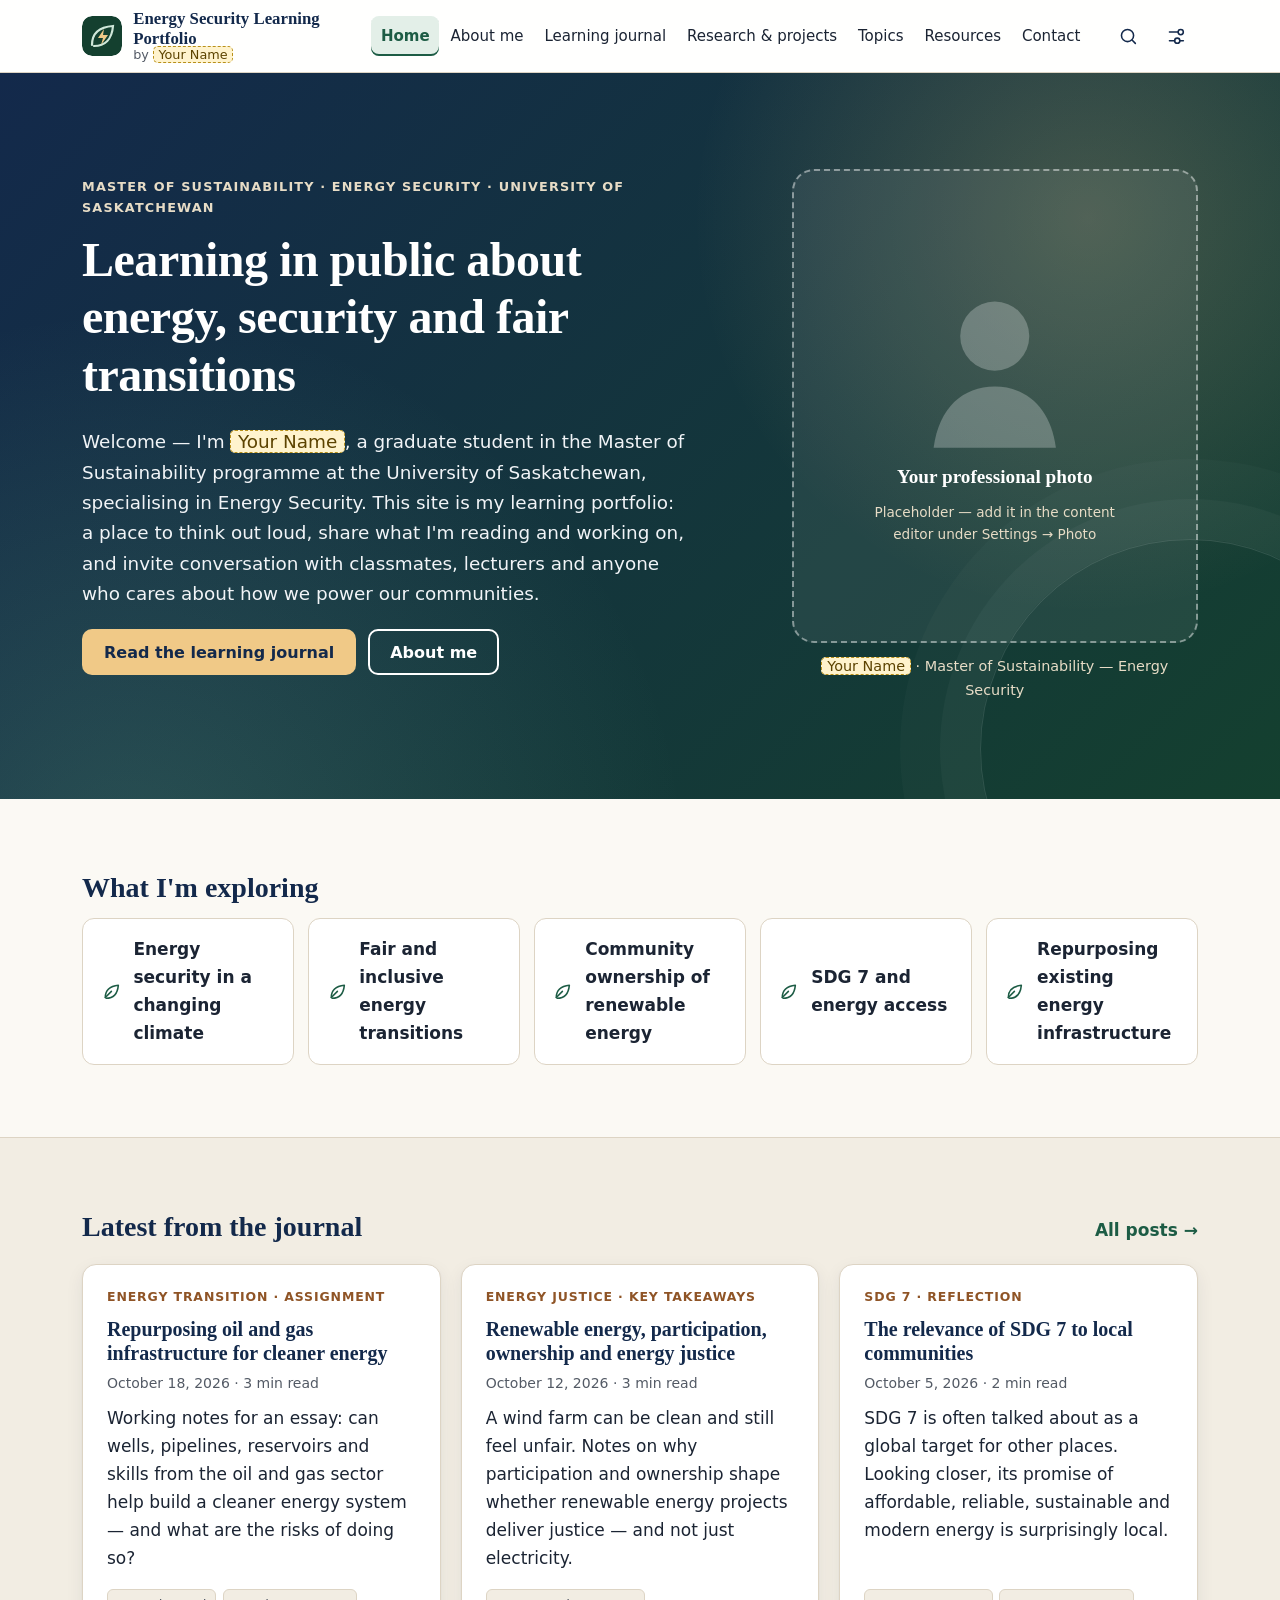
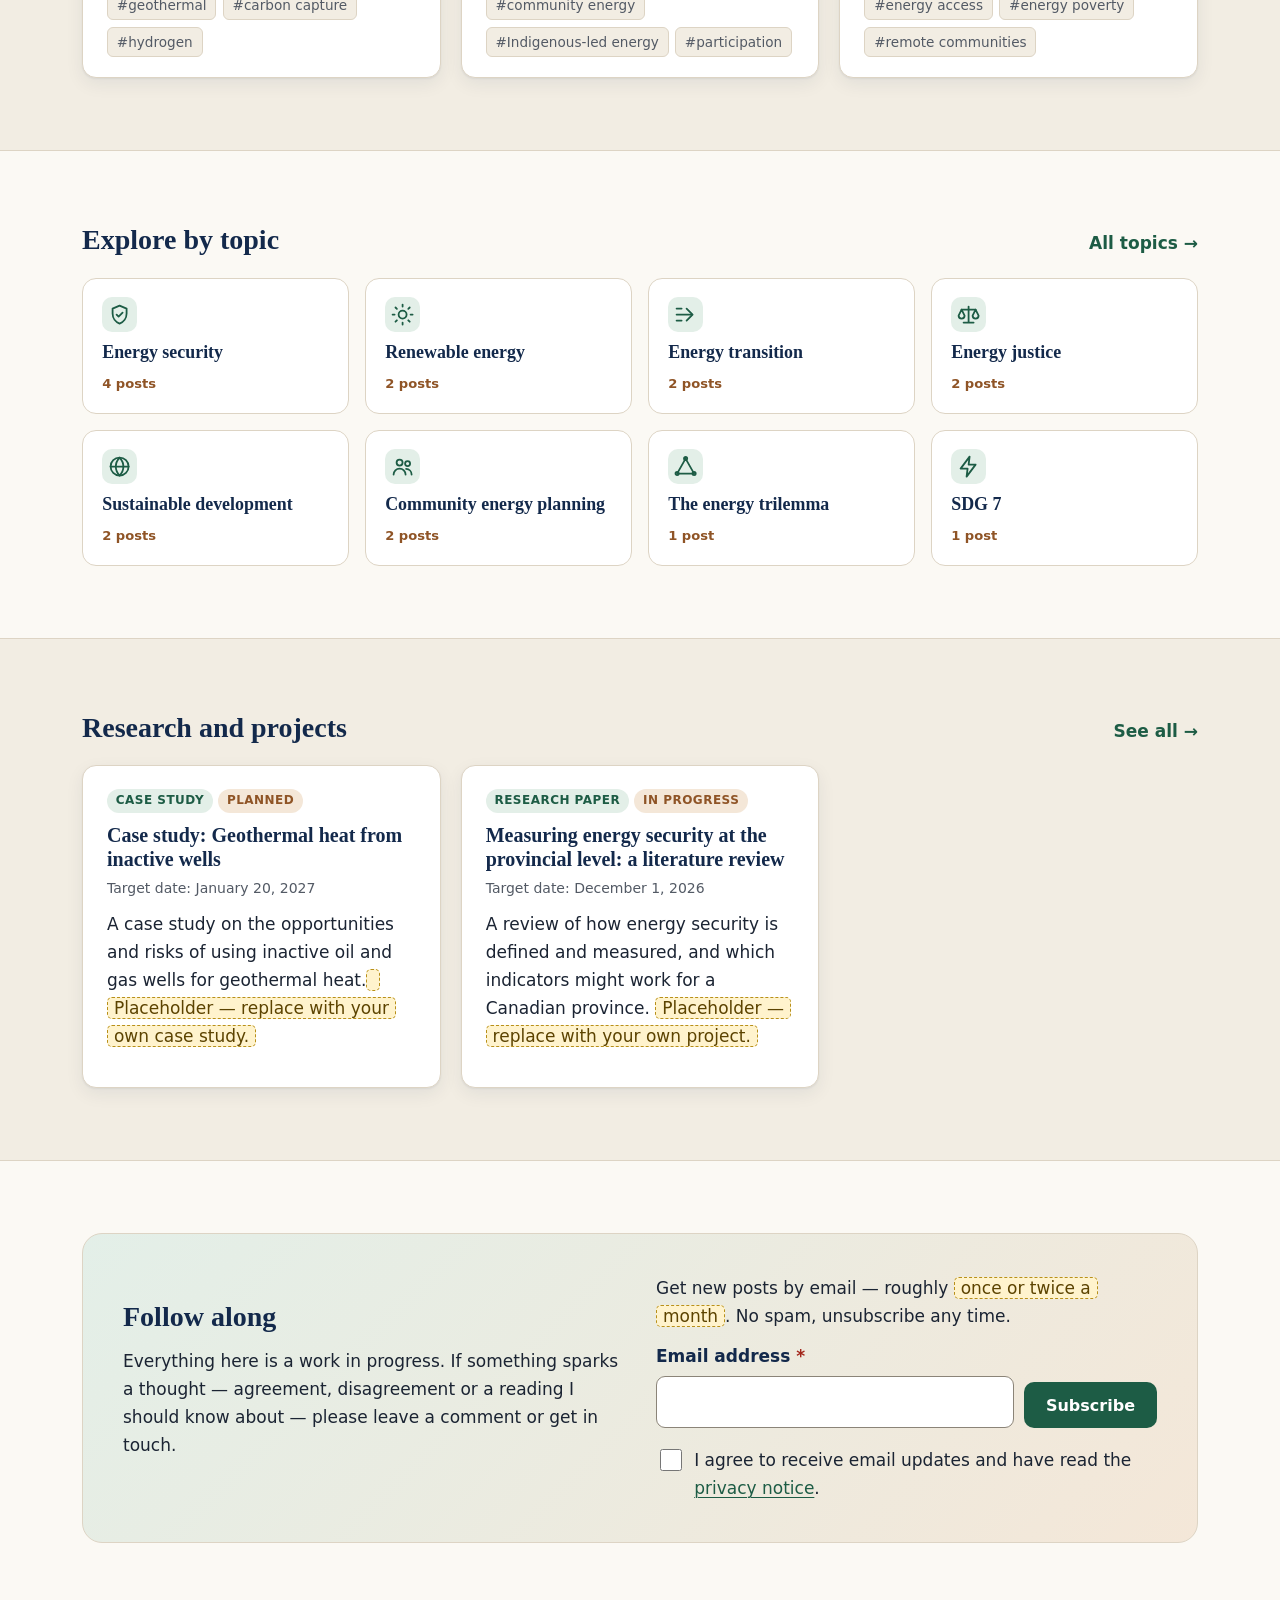
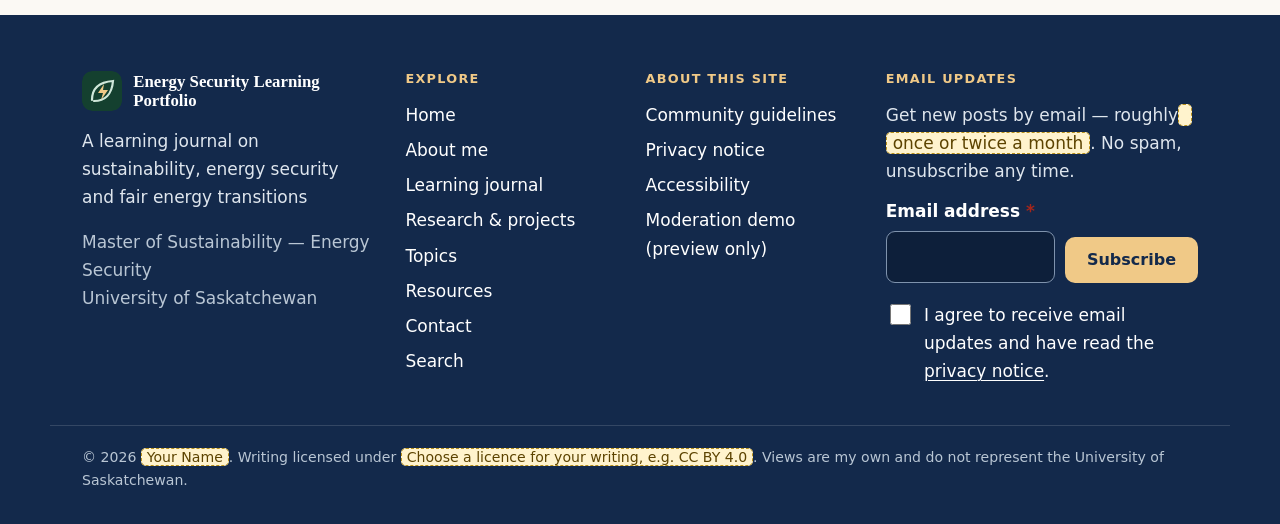
==== energy-portfolio-preview.html @ ec01af79 "Add files via upload" ====
<!doctype html>
<html lang="en">
<head>
<meta charset="utf-8">
<meta name="viewport" content="width=device-width, initial-scale=1">
<title>Energy Security Learning Portfolio — preview</title>
<meta name="description" content="A learning journal on sustainability, energy security and fair energy transitions">
<style>
/* Energy Security Learning Portfolio — styles
   Palette: deep green, navy blue, warm white and subtle earth tones. */

:root {
  color-scheme: light dark;
  --bg: #fbf9f4;
  --surface: #ffffff;
  --tint: #f2ede3;
  --text: #1b2433;
  --muted: #535a65;
  --heading: #13294b;
  --navy: #13294b;
  --navy-2: #1d3a66;
  --green: #1d5c45;
  --green-strong: #14402f;
  --green-soft: #e3efe8;
  --earth: #8f5426;
  --earth-soft: #f4e7d8;
  --sand: #e9dcc4;
  --border: #ddd4c4;
  --link: #1d5c45;
  --link-hover: #13294b;
  --focus: #b45309;
  --error: #a3261b;
  --error-bg: #fbeceb;
  --success: #1d5c45;
  --success-bg: #e3efe8;
  --ph-bg: #fff3cd;
  --ph-text: #5c4300;
  --ph-border: #b8901a;
  --hero-from: #13294b;
  --hero-to: #14402f;
  --hero-text: #ffffff;
  --hero-muted: #e7dcc6;
  --shadow: 0 1px 2px rgba(19, 41, 75, .06), 0 6px 18px rgba(19, 41, 75, .07);
  --radius: 14px;
  --serif: "Iowan Old Style", "Palatino Linotype", "Book Antiqua", Palatino, Georgia, serif;
  --sans: system-ui, -apple-system, "Segoe UI", Roboto, "Helvetica Neue", Arial, sans-serif;
  --max: 1180px;
  --narrow: 760px;
}

@media (prefers-color-scheme: dark) {
  :root:not([data-theme]) {
    --bg: #0d1724;
    --surface: #132134;
    --tint: #0f1c2c;
    --text: #e8edf2;
    --muted: #a9b5c2;
    --heading: #f1f5f9;
    --green-soft: #173528;
    --earth-soft: #2b2016;
    --sand: #3a3226;
    --border: #2a3b52;
    --link: #8fd6b1;
    --link-hover: #c7ecd8;
    --focus: #f5b971;
    --error: #ff9c8f;
    --error-bg: #3a1714;
    --success: #8fd6b1;
    --success-bg: #173528;
    --ph-bg: #3d3210;
    --ph-text: #ffe39a;
    --ph-border: #c9a227;
    --earth: #e2a36f;
    --hero-from: #0b1a30;
    --hero-to: #0f2e22;
    --shadow: 0 1px 2px rgba(0, 0, 0, .3), 0 8px 20px rgba(0, 0, 0, .25);
  }
}

:root[data-theme="dark"] {
  --bg: #0d1724;
  --surface: #132134;
  --tint: #0f1c2c;
  --text: #e8edf2;
  --muted: #a9b5c2;
  --heading: #f1f5f9;
  --green-soft: #173528;
  --earth-soft: #2b2016;
  --sand: #3a3226;
  --border: #2a3b52;
  --link: #8fd6b1;
  --link-hover: #c7ecd8;
  --focus: #f5b971;
  --error: #ff9c8f;
  --error-bg: #3a1714;
  --success: #8fd6b1;
  --success-bg: #173528;
  --ph-bg: #3d3210;
  --ph-text: #ffe39a;
  --ph-border: #c9a227;
  --earth: #e2a36f;
  --hero-from: #0b1a30;
  --hero-to: #0f2e22;
  --shadow: 0 1px 2px rgba(0, 0, 0, .3), 0 8px 20px rgba(0, 0, 0, .25);
}

:root[data-theme="contrast"] {
  --bg: #ffffff;
  --surface: #ffffff;
  --tint: #ffffff;
  --text: #000000;
  --muted: #1a1a1a;
  --heading: #000000;
  --navy: #000000;
  --green: #003d24;
  --green-strong: #000000;
  --green-soft: #ffffff;
  --earth: #5a2d00;
  --earth-soft: #ffffff;
  --border: #000000;
  --link: #00307a;
  --link-hover: #000000;
  --focus: #c2410c;
  --error: #8a0000;
  --success: #003d24;
  --hero-from: #000000;
  --hero-to: #000000;
  --hero-muted: #ffffff;
  --shadow: none;
}

:root[data-theme="light"] { color-scheme: light; }
:root[data-theme="dark"] { color-scheme: dark; }

/* ------------------------------------------------------------ base */
*, *::before, *::after { box-sizing: border-box; }
html { font-size: 100%; -webkit-text-size-adjust: 100%; scroll-padding-top: 6rem; }
html[data-text="lg"] { font-size: 112.5%; }
html[data-text="xl"] { font-size: 125%; }
body {
  margin: 0;
  background: var(--bg);
  color: var(--text);
  font-family: var(--sans);
  font-size: 1.0625rem;
  line-height: 1.65;
  text-rendering: optimizeLegibility;
}
html.pref-spacing body { line-height: 1.95; letter-spacing: .02em; word-spacing: .08em; }
html.pref-spacing p, html.pref-spacing li { margin-block-end: 1.1em; }
html.pref-underline a { text-decoration: underline !important; }

h1, h2, h3, h4 { font-family: var(--serif); color: var(--heading); line-height: 1.2; margin: 0 0 .5em; font-weight: 700; }
h1 { font-size: clamp(2rem, 4.2vw, 3rem); letter-spacing: -.01em; }
h2 { font-size: clamp(1.45rem, 2.6vw, 1.9rem); }
h3 { font-size: 1.25rem; }
h4 { font-size: 1.1rem; }
p { margin: 0 0 1em; }
a { color: var(--link); text-underline-offset: .18em; text-decoration-thickness: 1px; }
a:hover { color: var(--link-hover); text-decoration-thickness: 2px; }
img { max-width: 100%; height: auto; }
mark { background: var(--ph-bg); color: var(--ph-text); padding: 0 .15em; border-radius: 3px; }
code { font-size: .92em; background: var(--tint); padding: .1em .35em; border-radius: 4px; }
hr { border: 0; border-block-start: 1px solid var(--border); margin-block: 2rem; }

:focus-visible { outline: 3px solid var(--focus); outline-offset: 3px; border-radius: 4px; }
h1:focus, h2:focus, [tabindex="-1"]:focus:not(:focus-visible) { outline: none; }
#main:focus { outline: none; }

.sr-only {
  position: absolute !important; width: 1px; height: 1px; padding: 0; margin: -1px;
  overflow: hidden; clip: rect(0, 0, 0, 0); white-space: nowrap; border: 0;
}
.skip-link {
  position: absolute; inset-inline-start: 1rem; inset-block-start: -4rem; z-index: 100;
  background: var(--navy); color: #fff; padding: .75rem 1.1rem; border-radius: 8px; font-weight: 600;
}
.skip-link:focus { inset-block-start: 1rem; color: #fff; }

.container { width: 100%; max-width: var(--max); margin-inline: auto; padding-inline: clamp(1rem, 4vw, 2rem); }
.container.narrow { max-width: calc(var(--narrow) + 4rem); }
.container.narrow-wide { max-width: 900px; }
.muted { color: var(--muted); }
.small { font-size: .875rem; }
.spaced { margin-block-start: 2.5rem; }
.loading-state { padding-block: 5rem; color: var(--muted); }

/* ------------------------------------------------------------ placeholders */
.placeholder {
  background: var(--ph-bg); color: var(--ph-text); border: 1px dashed var(--ph-border);
  border-radius: 5px; padding: 0 .35em; font-style: normal; box-decoration-break: clone; -webkit-box-decoration-break: clone;
}
.placeholder-box { background: var(--ph-bg); color: var(--ph-text); border: 1px dashed var(--ph-border); border-radius: 10px; padding: 1rem 1.2rem; }
.placeholder-box .placeholder { border: 0; padding: 0; }

/* ------------------------------------------------------------ header */
.site-header {
  position: sticky; inset-block-start: 0; z-index: 50;
  background: color-mix(in srgb, var(--surface) 92%, transparent);
  backdrop-filter: saturate(1.4) blur(8px);
  border-block-end: 1px solid var(--border);
}
.header-inner { display: flex; align-items: center; gap: 1rem; min-height: 4.5rem; }
.brand { display: inline-flex; align-items: center; gap: .7rem; text-decoration: none; color: var(--heading); margin-inline-end: auto; }
.brand:hover { color: var(--heading); }
.brand-svg { flex: none; border-radius: 10px; }
.bm-bg { fill: var(--green-strong); }
.bm-leaf { fill: none; stroke: #cfe7d9; stroke-width: 2.2; stroke-linecap: round; }
.bm-bolt { fill: #f0c987; }
.brand-text { display: flex; flex-direction: column; line-height: 1.15; }
.brand-title { font-family: var(--serif); font-weight: 700; font-size: 1.05rem; }
.brand-sub { font-size: .8rem; color: var(--muted); }
.primary-nav { order: 2; }
.primary-nav ul { list-style: none; margin: 0; padding: 0; display: flex; gap: .1rem; flex-wrap: nowrap; }
.primary-nav a {
  display: block; padding: .5rem .6rem; border-radius: 8px; color: var(--text); white-space: nowrap;
  text-decoration: none; font-weight: 500; font-size: .94rem;
}
.primary-nav a:hover { background: var(--tint); color: var(--heading); }
.primary-nav a[aria-current="page"] { color: var(--link); background: var(--green-soft); font-weight: 650; box-shadow: inset 0 -2px 0 var(--link); }
.header-tools { order: 3; display: flex; align-items: center; gap: .25rem; }
.icon-btn {
  display: inline-flex; align-items: center; gap: .4rem; min-width: 44px; min-height: 44px; justify-content: center;
  border: 1px solid transparent; background: transparent; color: var(--heading); border-radius: 10px; cursor: pointer; font: inherit; font-weight: 600;
}
.icon-btn:hover { background: var(--tint); }
.icon-btn[aria-expanded="true"] { background: var(--green-soft); border-color: var(--border); }
.icon { width: 1.3rem; height: 1.3rem; flex: none; }
.menu-btn { display: none; padding-inline: .7rem; border-color: var(--border); }
.menu-btn .i-close { display: none; }
.menu-btn[aria-expanded="true"] .i-open { display: none; }
.menu-btn[aria-expanded="true"] .i-close { display: inline; }

.drawer { border-block-start: 1px solid var(--border); background: var(--surface); padding-block: 1rem; }
.display-panel { display: flex; flex-wrap: wrap; gap: 1rem 2rem; align-items: flex-start; }
.display-group { display: flex; flex-wrap: wrap; align-items: center; gap: .4rem; }
.dp-label { width: 100%; margin: 0; font-weight: 650; font-size: .9rem; color: var(--heading); }
.dp-note { width: 100%; margin: 0; font-size: .875rem; color: var(--muted); }
.chip-btn {
  font: inherit; font-size: .9rem; min-height: 40px; padding: .35rem .85rem; border-radius: 999px; cursor: pointer;
  border: 1.5px solid var(--border); background: var(--surface); color: var(--text);
}
.chip-btn:hover { border-color: var(--green); }
.chip-btn[aria-pressed="true"] { background: var(--green); border-color: var(--green); color: #fff; }

@media (max-width: 1149px) {
  .menu-btn { display: inline-flex; }
  .primary-nav {
    display: none; position: absolute; inset-inline: 0; inset-block-start: 100%;
    background: var(--surface); border-block-end: 1px solid var(--border); box-shadow: var(--shadow);
    max-height: calc(100vh - 4.5rem); overflow-y: auto;
    }
  .primary-nav.open { display: block; }
  .primary-nav ul { flex-direction: column; padding: .75rem clamp(1rem, 4vw, 2rem) 1.25rem; }
  .primary-nav a { padding: .8rem .9rem; font-size: 1.05rem; }
  .primary-nav a[aria-current="page"] { box-shadow: inset 3px 0 0 var(--link); }
}
/* Larger text sizes switch to the menu button sooner so the navigation never wraps */
@media (max-width: 1599px) {
  html[data-text] .menu-btn { display: inline-flex; }
  html[data-text] .primary-nav {
    display: none; position: absolute; inset-inline: 0; inset-block-start: 100%;
    background: var(--surface); border-block-end: 1px solid var(--border); box-shadow: var(--shadow);
    max-height: calc(100vh - 4.5rem); overflow-y: auto;
    }
  html[data-text] .primary-nav.open { display: block; }
  html[data-text] .primary-nav ul { flex-direction: column; padding: .75rem clamp(1rem, 4vw, 2rem) 1.25rem; }
  html[data-text] .primary-nav a { padding: .8rem .9rem; font-size: 1.05rem; }
  html[data-text] .primary-nav a[aria-current="page"] { box-shadow: inset 3px 0 0 var(--link); }
}
@media (max-width: 520px) {
  .brand-sub { display: none; }
  .brand-title { font-size: .95rem; }
  .menu-label { display: none; }
  .header-inner { gap: .4rem; }
}

/* ------------------------------------------------------------ buttons */
.btn {
  display: inline-flex; align-items: center; justify-content: center; gap: .45rem; min-height: 46px;
  padding: .6rem 1.25rem; border-radius: 10px; border: 2px solid transparent;
  font: inherit; font-weight: 650; font-size: 1rem; text-decoration: none; cursor: pointer; line-height: 1.2;
}
.btn-primary { background: var(--green); color: #fff; }
.btn-primary:hover { background: var(--green-strong); color: #fff; }
.btn-ghost { background: transparent; color: var(--heading); border-color: currentColor; }
.btn-ghost:hover { background: var(--tint); color: var(--heading); }
.btn-link { background: none; color: var(--link); text-decoration: underline; padding-inline: .4rem; }
.btn[disabled] { opacity: .65; cursor: progress; }
.btn-row { display: flex; flex-wrap: wrap; gap: .75rem; margin-block: 1.25rem; }
:root[data-theme="dark"] .btn-primary { color: #06140e; background: #8fd6b1; }
:root[data-theme="dark"] .btn-primary:hover { background: #b6e8cc; color: #06140e; }
@media (prefers-color-scheme: dark) {
  :root:not([data-theme]) .btn-primary { color: #06140e; background: #8fd6b1; }
  :root:not([data-theme]) .btn-primary:hover { background: #b6e8cc; color: #06140e; }
}

/* ------------------------------------------------------------ hero */
.hero {
  position: relative; overflow: hidden; color: var(--hero-text);
  background:
    radial-gradient(circle at 85% 20%, rgba(240, 201, 135, .22) 0, rgba(240, 201, 135, 0) 32%),
    radial-gradient(circle at 10% 110%, rgba(143, 214, 177, .18) 0, rgba(143, 214, 177, 0) 40%),
    linear-gradient(135deg, var(--hero-from), var(--hero-to));
  padding-block: clamp(3rem, 8vw, 6rem);
}
.hero::after {
  content: ""; position: absolute; inset-inline-end: -120px; inset-block-end: -160px; width: 420px; height: 420px;
  border-radius: 50%; border: 1px solid rgba(255, 255, 255, .12); box-shadow: 0 0 0 40px rgba(255, 255, 255, .03), 0 0 0 80px rgba(255, 255, 255, .02);
  pointer-events: none;
}
.hero-grid { position: relative; z-index: 1; display: grid; grid-template-columns: 1.35fr .85fr; gap: clamp(2rem, 5vw, 4rem); align-items: center; }
.hero h1 { color: #fff; }
.hero .eyebrow { color: var(--hero-muted); }
.hero .lead p { font-size: 1.15rem; color: #f1f4f7; max-width: 38rem; }
.hero .btn-primary { background: #f0c987; color: #13294b; }
.hero .btn-primary:hover { background: #f7dcaa; color: #13294b; }
.hero .btn-ghost { color: #fff; }
.hero .btn-ghost:hover { background: rgba(255, 255, 255, .1); color: #fff; }
.hero a:not(.btn) { color: #fff; }
.hero :focus-visible { outline-color: #f0c987; }
@media (max-width: 860px) { .hero-grid { grid-template-columns: 1fr; } .hero .portrait { max-width: 320px; } }

.eyebrow { text-transform: uppercase; letter-spacing: .09em; font-size: .8rem; font-weight: 700; color: var(--earth); margin-block-end: .75rem; }

.portrait { margin: 0; }
.portrait figcaption { margin-block-start: .75rem; font-size: .9rem; color: var(--hero-muted); text-align: center; }
.portrait-img { display: block; width: 100%; aspect-ratio: 6 / 7; object-fit: cover; border-radius: 22px; box-shadow: 0 20px 40px rgba(0, 0, 0, .25); }
.portrait-placeholder {
  display: flex; flex-direction: column; align-items: center; justify-content: center; gap: .5rem; text-align: center;
  aspect-ratio: 6 / 7; border-radius: 22px; padding: 1.5rem;
  border: 2px dashed rgba(255, 255, 255, .45); background: rgba(255, 255, 255, .07); color: #fff;
}
.portrait-placeholder svg { width: 45%; height: auto; fill: rgba(255, 255, 255, .25); }
.pp-title { font-family: var(--serif); font-size: 1.2rem; font-weight: 700; }
.pp-hint { font-size: .85rem; color: var(--hero-muted); max-width: 16rem; }
.portrait.small .portrait-placeholder { border-color: var(--border); background: var(--tint); color: var(--heading); }
.portrait.small .portrait-placeholder svg { fill: var(--sand); }
.portrait.small .pp-hint { color: var(--muted); }

/* ------------------------------------------------------------ sections */
.section { padding-block: clamp(2.5rem, 6vw, 4.5rem); }
.section-tint { background: var(--tint); border-block: 1px solid var(--border); }
.section-title { font-size: clamp(1.4rem, 2.4vw, 1.75rem); }
.section-head { display: flex; justify-content: space-between; align-items: baseline; gap: 1rem; flex-wrap: wrap; margin-block-end: 1.25rem; }
.section-head .section-title { margin: 0; }
.more-link { font-weight: 650; text-decoration: none; }
.more-link:hover { text-decoration: underline; }

.page-header { background: var(--tint); border-block-end: 1px solid var(--border); padding-block: clamp(2.25rem, 5vw, 3.5rem); margin-block-end: 2.5rem; }
.page-header h1 { margin-block-end: .4em; }
.page-intro { font-size: 1.15rem; color: var(--muted); max-width: 46rem; margin: 0; }

.interest-list { list-style: none; padding: 0; margin: 0; display: grid; grid-template-columns: repeat(auto-fill, minmax(200px, 1fr)); gap: .85rem; }
.interest-list li {
  display: flex; align-items: center; gap: .75rem; padding: 1rem 1.1rem; border-radius: 12px;
  background: var(--surface); border: 1px solid var(--border); font-weight: 550;
}
.interest-list .icon { color: var(--link); }

/* ------------------------------------------------------------ cards */
.card-grid { display: grid; grid-template-columns: repeat(auto-fill, minmax(290px, 1fr)); gap: 1.25rem; }
.card-grid.two { grid-template-columns: repeat(auto-fill, minmax(340px, 1fr)); }
@media (max-width: 420px) { .card-grid, .card-grid.two { grid-template-columns: 1fr; } }
.card {
  position: relative; background: var(--surface); border: 1px solid var(--border); border-radius: var(--radius);
  padding: 1.4rem 1.5rem 1.25rem; box-shadow: var(--shadow); display: flex; flex-direction: column;
  transition: transform .18s ease, box-shadow .18s ease, border-color .18s ease;
}
.card:hover { transform: translateY(-2px); border-color: var(--green); }
.card-eyebrow { font-size: .78rem; text-transform: uppercase; letter-spacing: .07em; font-weight: 700; color: var(--earth); margin-block-end: .6rem; }
.card-title { font-size: 1.25rem; margin-block-end: .4rem; }
.card-title a { color: var(--heading); text-decoration: none; }
.card-title a:hover { text-decoration: underline; }
.card-meta { font-size: .875rem; color: var(--muted); margin-block-end: .6rem; }
.card-excerpt { color: var(--text); flex: 1; }
.post-list { display: grid; gap: 1.1rem; }
.post-list .card-title { font-size: 1.4rem; }

.badge { display: inline-block; background: var(--green-soft); color: var(--link); padding: .15rem .55rem; border-radius: 999px; font-size: .75rem; letter-spacing: .04em; }
.status { display: inline-block; background: var(--earth-soft); color: var(--earth); padding: .15rem .55rem; border-radius: 999px; font-size: .75rem; letter-spacing: .04em; }

.tag-list, .tag-cloud, .topic-chips, .share-list, .social-list, .plain-list { list-style: none; padding: 0; margin: 0; display: flex; flex-wrap: wrap; gap: .4rem; }
.plain-list { display: block; }
.plain-list li { padding-block: .35rem; border-block-end: 1px solid var(--border); }
.tag { display: inline-block; font-size: .85rem; color: var(--muted); text-decoration: none; padding: .2rem .55rem; border-radius: 6px; background: var(--tint); border: 1px solid var(--border); }
.tag:hover { color: var(--heading); border-color: var(--green); }
.topic-chips { margin-block: .9rem; }
.topic-chip { display: inline-block; font-size: .85rem; font-weight: 600; color: var(--link); background: var(--green-soft); text-decoration: none; padding: .3rem .75rem; border-radius: 999px; border: 1px solid transparent; }
a.topic-chip:hover { border-color: var(--link); color: var(--link); }
.topic-chip.static { color: var(--heading); background: var(--tint); border-color: var(--border); }
.topic-chips.small .topic-chip { font-size: .75rem; padding: .15rem .55rem; }
.topic-chips.plain { margin: 0; }

/* topics */
.topic-grid { list-style: none; padding: 0; margin: 0; display: grid; grid-template-columns: repeat(auto-fill, minmax(250px, 1fr)); gap: 1rem; }
.topic-grid.compact { grid-template-columns: repeat(auto-fill, minmax(240px, 1fr)); }
.topic-tile a, .topic-card a {
  display: flex; flex-direction: column; gap: .35rem; height: 100%; padding: 1.15rem 1.2rem; border-radius: var(--radius);
  background: var(--surface); border: 1px solid var(--border); text-decoration: none; color: var(--text);
  transition: border-color .18s ease, transform .18s ease;
}
.topic-tile a:hover, .topic-card a:hover { border-color: var(--green); transform: translateY(-2px); }
.topic-icon { width: 2.2rem; height: 2.2rem; padding: .35rem; border-radius: 10px; background: var(--green-soft); color: var(--link); }
.topic-icon.lg { width: 3.4rem; height: 3.4rem; padding: .55rem; }
.tt-name, .tc-name { font-family: var(--serif); font-weight: 700; color: var(--heading); font-size: 1.12rem; }
.tc-desc { color: var(--muted); font-size: .95rem; flex: 1; }
.tt-count { font-size: .82rem; color: var(--earth); font-weight: 650; }
.topic-head { display: flex; gap: 1rem; align-items: center; margin-block-end: .5rem; }
.topic-head h1 { margin: 0; }
.topic-head .eyebrow { margin: 0; }

/* ------------------------------------------------------------ filters */
.filter-bar {
  display: flex; flex-wrap: wrap; gap: 1rem; align-items: flex-end; padding: 1.1rem 1.25rem; margin-block-end: 1rem;
  background: var(--surface); border: 1px solid var(--border); border-radius: var(--radius);
}
.filter-bar .field { margin: 0; flex: 1 1 180px; }
.filter-actions { display: flex; gap: .5rem; align-items: center; }
.filter-tabs ul { list-style: none; padding: 0; margin: 0 0 1rem; display: flex; flex-wrap: wrap; gap: .4rem; }
.filter-tabs a {
  display: inline-block; padding: .45rem .95rem; border-radius: 999px; border: 1.5px solid var(--border);
  text-decoration: none; color: var(--text); font-weight: 550; font-size: .95rem; background: var(--surface);
}
.filter-tabs a:hover { border-color: var(--green); }
.filter-tabs a[aria-current="page"] { background: var(--green); border-color: var(--green); color: #fff; }
:root[data-theme="dark"] .filter-tabs a[aria-current="page"] { color: #06140e; background: #8fd6b1; }
@media (prefers-color-scheme: dark) { :root:not([data-theme]) .filter-tabs a[aria-current="page"] { color: #06140e; background: #8fd6b1; } }
.result-count { color: var(--muted); font-size: .95rem; margin-block: .5rem 1.25rem; }
.pagination { display: flex; justify-content: space-between; align-items: center; gap: 1rem; margin-block: 2rem; }

/* ------------------------------------------------------------ post */
.post-header { padding-block: clamp(2rem, 5vw, 3.25rem) 1.5rem; background: var(--tint); border-block-end: 1px solid var(--border); margin-block-end: 2rem; }
.breadcrumb ol { list-style: none; padding: 0; margin: 0 0 1.25rem; display: flex; flex-wrap: wrap; gap: .35rem; font-size: .875rem; color: var(--muted); }
.breadcrumb li + li::before { content: "/"; margin-inline-end: .35rem; color: var(--border); }
.breadcrumb [aria-current="page"] { color: var(--text); max-width: 32ch; overflow: hidden; text-overflow: ellipsis; white-space: nowrap; }
.post-meta { color: var(--muted); font-size: .95rem; }
.post-excerpt { font-size: 1.2rem; font-family: var(--serif); color: var(--heading); line-height: 1.5; border-inline-start: 4px solid var(--earth); padding-inline-start: 1rem; margin-block-end: 2rem; }
.prose { font-size: 1.09rem; }
.prose h2 { margin-block-start: 2.2rem; font-size: 1.6rem; }
.prose h3 { margin-block-start: 1.8rem; }
.prose ul, .prose ol { padding-inline-start: 1.4rem; margin: 0 0 1.2em; }
.prose li { margin-block-end: .45em; }
.prose li::marker { color: var(--link); }
.prose blockquote {
  margin: 1.75rem 0; padding: 1.1rem 1.35rem; border-radius: 12px; background: var(--green-soft);
  border-inline-start: 5px solid var(--link); color: var(--text);
}
.prose blockquote ul { margin: 0; }
.prose blockquote p:last-child { margin: 0; }
.post-footer { margin-block: 2.5rem; display: grid; gap: 1.75rem; }
.h-small { font-family: var(--sans); font-size: .82rem; text-transform: uppercase; letter-spacing: .08em; color: var(--muted); margin-block-end: .6rem; font-weight: 700; }
.share-btn {
  display: inline-flex; align-items: center; gap: .4rem; min-height: 42px; padding: .4rem .9rem; border-radius: 999px;
  border: 1.5px solid var(--border); background: var(--surface); color: var(--heading); text-decoration: none; font: inherit; font-size: .92rem; font-weight: 600; cursor: pointer;
}
.share-btn:hover { border-color: var(--link); color: var(--link); }
.share-btn .icon { width: 1.05rem; height: 1.05rem; }
.copy-status { margin: .6rem 0 0; font-size: .9rem; color: var(--success); min-height: 1.2em; }
.copy-field { width: 100%; max-width: 30rem; padding: .4rem .6rem; font: inherit; border: 1px solid var(--border); border-radius: 6px; background: var(--surface); color: var(--text); }
.author-box { display: flex; gap: 1rem; align-items: center; padding: 1.25rem; border-radius: var(--radius); background: var(--surface); border: 1px solid var(--border); }
.author-box p { margin: 0; }
.author-box .h-small { margin-block-end: .2rem; }
.avatar { display: inline-flex; align-items: center; justify-content: center; flex: none; width: 2.4rem; height: 2.4rem; border-radius: 50%; background: var(--green); color: #fff; font-weight: 700; }
.avatar.lg { width: 3.2rem; height: 3.2rem; background: var(--green-soft); color: var(--link); }
.post-nav { display: grid; grid-template-columns: 1fr 1fr; gap: 1rem; }
.pn-link { display: flex; flex-direction: column; gap: .2rem; padding: 1rem 1.1rem; border: 1px solid var(--border); border-radius: 12px; text-decoration: none; color: var(--heading); font-family: var(--serif); font-weight: 650; background: var(--surface); }
.pn-link .small { font-family: var(--sans); font-weight: 500; }
.pn-link.next { text-align: end; }
.pn-link:hover { border-color: var(--green); }
@media (max-width: 600px) { .post-nav { grid-template-columns: 1fr; } .pn-link.next { text-align: start; } }
.facts { display: flex; flex-wrap: wrap; gap: .5rem 2rem; margin: 1rem 0 0; }
.facts dt { font-size: .78rem; text-transform: uppercase; letter-spacing: .07em; color: var(--muted); font-weight: 700; }
.facts dd { margin: 0; }
.tags-row .tag-list { margin: 0; }

/* ------------------------------------------------------------ comments */
.comments { padding-block: clamp(2.5rem, 6vw, 4rem); border-block-start: 1px solid var(--border); }
.comments .count { color: var(--muted); font-weight: 500; }
.comment-list { list-style: none; padding: 0; margin: 0 0 2rem; display: grid; gap: 1rem; }
.comment { background: var(--surface); border: 1px solid var(--border); border-radius: 12px; padding: 1rem 1.2rem; }
.comment-head { display: flex; gap: .75rem; align-items: flex-start; margin-block-end: .5rem; }
.comment-body p:last-child { margin: 0; }
.comment-note { color: var(--muted); font-size: .95rem; }
.pending-note { background: var(--earth-soft); border-inline-start: 4px solid var(--earth); padding: .75rem 1rem; border-radius: 8px; }
.comment-form-wrap { background: var(--surface); border: 1px solid var(--border); border-radius: var(--radius); padding: clamp(1.25rem, 3vw, 2rem); }
.giscus-wrap { min-height: 200px; }

/* ------------------------------------------------------------ forms */
.form { display: grid; gap: 1.1rem; }
.field { display: grid; gap: .35rem; }
.field label { font-weight: 650; color: var(--heading); }
.field .req { color: var(--error); }
.optional { font-weight: 400; color: var(--muted); font-size: .9em; }
.field-hint { margin: 0; font-size: .9rem; color: var(--muted); }
.field input:not([type="checkbox"]), .field textarea, .field select, .search-form input {
  width: 100%; font: inherit; color: var(--text); background: var(--surface);
  border: 1.5px solid #8b8478; border-radius: 9px; padding: .7rem .85rem; min-height: 48px;
}
:root[data-theme="dark"] .field input:not([type="checkbox"]), :root[data-theme="dark"] .field textarea, :root[data-theme="dark"] .field select, :root[data-theme="dark"] .search-form input { border-color: #6c7f96; background: #0f1c2c; }
@media (prefers-color-scheme: dark) {
  :root:not([data-theme]) .field input:not([type="checkbox"]), :root:not([data-theme]) .field textarea, :root:not([data-theme]) .field select, :root:not([data-theme]) .search-form input { border-color: #6c7f96; background: #0f1c2c; }
}
:root[data-theme="contrast"] .field input:not([type="checkbox"]), :root[data-theme="contrast"] .field textarea, :root[data-theme="contrast"] .field select { border: 2px solid #000; }
.field textarea { resize: vertical; min-height: 9rem; }
.field input:focus, .field textarea:focus, .field select:focus, .search-form input:focus { outline: 3px solid var(--focus); outline-offset: 1px; border-color: var(--green); }
.field [aria-invalid="true"] { border-color: var(--error) !important; background: var(--error-bg) !important; }
.field-error { margin: 0; color: var(--error); font-weight: 600; font-size: .92rem; }
.field-error::before { content: "⚠ "; }
.field-check { display: grid; grid-template-columns: auto 1fr; gap: .6rem; align-items: start; }
.field-check input { width: 1.35rem; height: 1.35rem; margin-block-start: .2rem; accent-color: var(--green); }
.field-check label { font-weight: 500; color: var(--text); }
.field-check .field-error { grid-column: 2; }
.field-row { display: grid; grid-template-columns: 1fr 1fr; gap: 1.1rem; }
@media (max-width: 640px) { .field-row { grid-template-columns: 1fr; } }
.field.inline label { font-size: .9rem; }
.counter { margin: 0; font-size: .85rem; color: var(--muted); text-align: end; }
.counter.near { color: var(--earth); font-weight: 650; }
.hp { position: absolute !important; inset-inline-start: -10000px; width: 1px; height: 1px; overflow: hidden; }
.error-summary { border: 2px solid var(--error); background: var(--error-bg); color: var(--text); border-radius: 10px; padding: 1rem 1.2rem; }
.error-summary p { margin-block-end: .4rem; color: var(--error); }
.error-summary ul { margin: 0; padding-inline-start: 1.2rem; }
.error-summary a { color: var(--error); font-weight: 600; }
.form-status:empty { display: none; }
.form-status { padding: .9rem 1.1rem; border-radius: 10px; }
.form-status.success { background: var(--success-bg); color: var(--text); border-inline-start: 5px solid var(--success); }
.form-status.error { background: var(--error-bg); color: var(--text); border-inline-start: 5px solid var(--error); }
.form-status.info { background: var(--tint); color: var(--muted); }

.search-form { display: flex; gap: .6rem; }
.search-form input { flex: 1; }
.search-form.big { margin-block-end: 1.5rem; }
.search-results { list-style: none; padding: 0; margin: 0 0 2rem; display: grid; gap: 1rem; }
.search-results li { padding: 1rem 1.2rem; border: 1px solid var(--border); border-radius: 12px; background: var(--surface); }
.search-results p { margin: .2rem 0 0; }
.sr-title { font-family: var(--serif); font-size: 1.2rem; font-weight: 700; color: var(--heading); }

/* subscribe */
.subscribe-band {
  display: grid; grid-template-columns: 1fr 1fr; gap: 2rem; align-items: center; padding: clamp(1.5rem, 4vw, 2.5rem);
  border-radius: 20px; background: linear-gradient(135deg, var(--green-soft), var(--earth-soft)); border: 1px solid var(--border);
}
@media (max-width: 820px) { .subscribe-band { grid-template-columns: 1fr; } }
.subscribe-row { display: flex; gap: .6rem; align-items: flex-end; }
.subscribe-row .field { flex: 1; }
.subscribe-row .btn { flex: none; }
@media (max-width: 420px) { .subscribe-row { flex-direction: column; align-items: stretch; } }
.subscribe-copy { margin-block-end: .75rem; }
.compact .field label { font-size: .9rem; }

/* ------------------------------------------------------------ about & contact */
.about-grid, .contact-grid { display: grid; grid-template-columns: minmax(0, 1.6fr) minmax(0, 1fr); gap: clamp(2rem, 5vw, 4rem); padding-block-end: 4rem; align-items: start; }
@media (max-width: 900px) { .about-grid, .contact-grid { grid-template-columns: 1fr; } }
.about-aside, .contact-aside { display: grid; gap: 1.1rem; }
.about-aside .portrait { max-width: 300px; }
.aside-card { background: var(--surface); border: 1px solid var(--border); border-radius: var(--radius); padding: 1.25rem 1.35rem; }
.aside-card p:last-child { margin: 0; }
.aside-h { font-family: var(--sans); font-size: .82rem; text-transform: uppercase; letter-spacing: .08em; color: var(--muted); margin-block-end: .8rem; }
.edu-list { list-style: none; padding: 0; margin: 0; display: grid; gap: .8rem; }
.edu-list li { display: flex; flex-direction: column; }
.social-list { flex-direction: column; }
.social-link { display: inline-flex; gap: .5rem; align-items: center; font-weight: 600; }
.social-link .icon { width: 1rem; height: 1rem; }

/* resources */
.res-group { margin-block-end: 2.25rem; }
.resource-list { list-style: none; padding: 0; margin: 0; display: grid; gap: .85rem; }
.resource { display: flex; justify-content: space-between; gap: 1rem; flex-wrap: wrap; padding: 1.05rem 1.25rem; border-radius: 12px; background: var(--surface); border: 1px solid var(--border); }
.res-main { flex: 1 1 340px; }
.res-title { font-size: 1.12rem; margin: 0 0 .2rem; }
.res-meta { color: var(--muted); font-size: .9rem; margin: 0 0 .35rem; }
.res-note { margin: 0; }
.resource .topic-chips { margin: 0; align-self: flex-start; }

/* moderation demo */
.mod-list { list-style: none; padding: 0; margin: 0; display: grid; gap: 1rem; }
.mod-item { padding: 1.1rem 1.25rem; border: 1px solid var(--border); border-inline-start: 5px solid var(--earth); border-radius: 12px; background: var(--surface); }
.mod-item .btn-row { margin-block-end: 0; }

/* ------------------------------------------------------------ footer */
.site-footer { background: var(--navy); color: #dfe6ee; margin-block-start: 0; }
:root[data-theme="dark"] .site-footer { background: #08111c; }
@media (prefers-color-scheme: dark) { :root:not([data-theme]) .site-footer { background: #08111c; } }
.footer-grid { display: grid; grid-template-columns: 1.4fr 1fr 1fr 1.5fr; gap: 2rem; padding-block: 3.5rem 2.5rem; }
@media (max-width: 980px) { .footer-grid { grid-template-columns: 1fr 1fr; } }
@media (max-width: 560px) { .footer-grid { grid-template-columns: 1fr; } }
.site-footer a { color: #ffffff; }
.site-footer a:hover { color: #f0c987; }
.site-footer .muted { color: #b9c6d4; }
.site-footer :focus-visible { outline-color: #f0c987; }
.brand-footer { color: #fff; margin-block-end: 1rem; }
.brand-footer:hover { color: #fff; }
.footer-h { font-family: var(--sans); font-size: .8rem; text-transform: uppercase; letter-spacing: .1em; color: #f0c987; margin-block-end: .9rem; }
.footer-nav ul { list-style: none; padding: 0; margin: 0; display: grid; gap: .45rem; }
.footer-nav a { text-decoration: none; }
.footer-nav a:hover { text-decoration: underline; }
.footer-social { margin-block-start: 1rem; }
.footer-subscribe .field label, .footer-subscribe .field-check label { color: #fff; }
.footer-subscribe .field input:not([type="checkbox"]) { background: #0d1f3a; border-color: #7f93ad; color: #fff; }
.footer-subscribe .btn-primary { background: #f0c987; color: #13294b; }
.footer-subscribe .btn-primary:hover { background: #f7dcaa; color: #13294b; }
.footer-subscribe .field-error { color: #ffb4a8; }
.footer-subscribe .form-status.success, .footer-subscribe .form-status.error, .footer-subscribe .form-status.info { background: rgba(255, 255, 255, .08); color: #fff; }
.footer-subscribe .error-summary { background: rgba(255, 255, 255, .06); color: #fff; }
.footer-subscribe .error-summary a, .footer-subscribe .error-summary p { color: #ffb4a8; }
.footer-subscribe .field-hint { color: #b9c6d4; }
.footer-bottom { border-block-start: 1px solid rgba(255, 255, 255, .14); padding-block: 1.25rem 2rem; font-size: .88rem; color: #b9c6d4; }
.footer-bottom p { margin: 0; }
:root[data-theme="contrast"] .site-footer { background: #000; color: #fff; }

/* ------------------------------------------------------------ motion & print */
@media (prefers-reduced-motion: reduce) {
  *, *::before, *::after { animation: none !important; transition: none !important; scroll-behavior: auto !important; }
  .card:hover, .topic-tile a:hover, .topic-card a:hover { transform: none; }
}
@media print {
  .site-header, .site-footer, .share, .comments, .skip-link, .post-nav, .btn-row, .subscribe-band { display: none !important; }
  body { background: #fff; color: #000; font-size: 11pt; }
  .hero { background: none; color: #000; padding: 0; }
  .hero h1, .hero .lead p { color: #000; }
  .page-header, .post-header, .section-tint { background: none; border: 0; }
  a { color: #000; }
  .prose a[href^="http"]::after { content: " (" attr(href) ")"; font-size: .85em; }
}

</style>
</head>
<body>

<a class="skip-link" href="#main">Skip to main content</a>
<div id="site-header"></div>
<main id="main" tabindex="-1">
  <div class="container loading-state">
    <p>Loading…</p>
    <noscript><p>This site needs JavaScript turned on to show posts. You can still reach me through my professional profiles.</p></noscript>
  </div>
</main>
<div id="site-footer"></div>
<div id="announcer" class="sr-only" aria-live="polite" aria-atomic="true"></div>

<script>window.__PREVIEW__ = true; window.__SITE_DATA__ = {"builtAt":"2026-10-20T07:56:37.391Z","settings":{"siteTitle":"Energy Security Learning Portfolio","ownerName":"[[Your Name]]","tagline":"A learning journal on sustainability, energy security and fair energy transitions","programme":"Master of Sustainability — Energy Security","university":"University of Saskatchewan","siteUrl":"","photo":"","photoAlt":"Professional photograph of [[Your Name]]","contactEmail":"","social":{"linkedin":"","orcid":"","researchgate":"","googleScholar":"","github":"","bluesky":""},"comments":{"provider":"moderated","giscus":{"repo":"","repoId":"","category":"","categoryId":""}},"subscribe":{"provider":"netlify","buttondownUsername":""},"licence":"[[Choose a licence for your writing, e.g. CC BY 4.0]]","postsPerPage":8},"topics":[{"slug":"energy-security","name":"Energy security","icon":"shield","description":"Reliable, affordable and resilient energy systems — and what 'secure' means for different people and places."},{"slug":"renewable-energy","name":"Renewable energy","icon":"sun","description":"Wind, solar, hydro, geothermal and storage: the technologies, and the systems they need around them."},{"slug":"energy-transition","name":"Energy transition","icon":"arrow","description":"How energy systems change over time, and how to make that change orderly, fair and lasting."},{"slug":"energy-justice","name":"Energy justice","icon":"scales","description":"Who benefits, who bears the costs, and who gets a say in energy decisions."},{"slug":"sustainable-development","name":"Sustainable development","icon":"globe","description":"Connecting energy to wider social, economic and environmental goals."},{"slug":"community-energy-planning","name":"Community energy planning","icon":"people","description":"Local plans, local ownership and the practical work of shaping energy futures from the ground up."},{"slug":"energy-trilemma","name":"The energy trilemma","icon":"triangle","description":"Balancing security, equity and environmental sustainability — and the trade-offs between them."},{"slug":"sdg-7","name":"SDG 7","icon":"bolt","description":"Affordable, reliable, sustainable and modern energy for all — globally and at home."}],"pages":{"home":{"heroEyebrow":"Master of Sustainability · Energy Security · University of Saskatchewan","heroHeading":"Learning in public about energy, security and fair transitions","heroIntro":"Welcome — I'm [[Your Name]], a graduate student in the Master of Sustainability programme at the University of Saskatchewan, specialising in Energy Security. This site is my learning portfolio: a place to think out loud, share what I'm reading and working on, and invite conversation with classmates, lecturers and anyone who cares about how we power our communities.\n","interestsHeading":"What I'm exploring","interests":["Energy security in a changing climate","Fair and inclusive energy transitions","Community ownership of renewable energy","SDG 7 and energy access","Repurposing existing energy infrastructure"],"invitation":"Everything here is a work in progress. If something sparks a thought — agreement, disagreement or a reading I should know about — please leave a comment or get in touch."},"about":{"lead":"I'm interested in how societies keep the lights on and the homes warm while moving to cleaner, fairer energy systems.","body":"## Hello, I'm [[Your Name]]\n\nI'm a graduate student in the **Master of Sustainability** programme at the **University of Saskatchewan**, specialising in **Energy Security**. I started this site at the beginning of the programme because I learn best when I have to explain things — and because the questions I care about are better answered in conversation than alone.\n\n## Academic background\n\n[[Add your previous degree(s), the institution(s), and your year of graduation — for example: \"BSc in (subject), (University), (Year)\".]]\n\n[[Optionally add one or two sentences on a thesis, capstone project or course that shaped your interest in energy.]]\n\n## Professional background\n\n[[Briefly describe your professional experience in two or three sentences — the sectors you've worked in, the kind of work you did, and what it taught you about energy systems. Only include what you're comfortable sharing publicly.]]\n\n## Why sustainability and energy security?\n\nEnergy sits underneath almost everything — health, livelihoods, education, industry, and the way communities plan for the future. Yet the systems we rely on are being asked to change faster than at any point in living memory. I wanted to understand that change properly: not just the technologies, but the policies, institutions and people that decide whether a transition is secure, affordable and fair.\n\n[[Add a personal sentence or two here about what drew you to this field — a moment, a place or an experience that made these questions feel real to you.]]\n\n## What I hope to do with this\n\n[[Describe your goals after the programme — for example, the kind of role, sector or research you're working towards.]]\n\n## A note on this site\n\nThe views here are my own and reflect my learning as it happens. Some posts will be rough or incomplete, and I'll update them as my thinking changes. Where I draw on other people's work, I try to credit it clearly.\n","interests":["Energy security and resilience","The energy trilemma","Energy justice and community ownership","Renewable energy integration","Energy transition policy in Canada","SDG 7 and local energy access","Repurposing oil and gas assets","Community energy planning"],"education":[{"title":"Master of Sustainability (Energy Security)","place":"University of Saskatchewan","years":"[[Start year]] – present"},{"title":"[[Previous degree]]","place":"[[Institution]]","years":"[[Year]]"}],"cvLink":""},"guidelines":{"title":"Community guidelines","body":"Thank you for taking the time to join the conversation. This is an academic learning space, and I want it to be welcoming for students, lecturers, practitioners and curious readers alike.\n\n## How to take part\n\n- **Be respectful.** Disagree with ideas, never with people. Personal attacks, harassment, discrimination or hateful language will be removed.\n- **Bring evidence where you can.** Links to reports, papers or data are very welcome. Please say where a claim comes from.\n- **Stay on topic.** Comments should relate to the post they're on.\n- **Protect privacy.** Don't share personal information about yourself or anyone else.\n- **No spam or advertising.** Promotional comments and unrelated links will not be published.\n- **Be honest about who you are.** Use your real name or a consistent professional name. Affiliations are optional.\n\n## How moderation works\n\n- Every comment is reviewed before it appears. I aim to review new comments within [[number]] days.\n- I don't edit what you write. If a comment doesn't meet these guidelines, I'll decline it rather than change it.\n- Spam is filtered automatically, and submissions that look automated are discarded.\n- Your email address is used only to verify your comment and, if needed, to contact you about it. It is never published.\n\n## Removing a comment\n\nIf you'd like a comment you've posted removed, use the [contact form](#/contact) and I'll take it down.\n\n## Academic integrity\n\nPlease don't post assignment answers or confidential course material. If you quote something, credit it.\n"},"privacy":{"title":"Privacy notice","body":"This site collects as little personal information as possible.\n\n## What is collected\n\n- **Contact form:** your name, email address, optional affiliation and your message.\n- **Comments:** your name, email address (never published), optional affiliation and your comment.\n- **Email updates:** your email address, if you choose to subscribe.\n\n## How it is used\n\nInformation is used only to reply to you, to moderate and publish comments, and to send the updates you asked for. It is not sold or shared for marketing.\n\n## Where it is stored\n\nForm submissions are stored by the website host, [[name your hosting provider, e.g. Netlify]]. If you subscribe, your email address is stored by [[name your email provider]].\n\n## How long it is kept\n\n[[State how long you keep messages, comments and subscriber details — for example, \"until the end of my programme, then deleted\".]]\n\n## Your choices\n\nYou can unsubscribe at any time using the link in any email, or ask for your information to be corrected or deleted through the [contact form](#/contact).\n\n## Cookies and analytics\n\nThis site does not use advertising or tracking cookies. Display preferences (such as text size) are saved only in your own browser.\n\n*Last updated: [[date]]*\n"},"accessibility":{"title":"Accessibility statement","body":"I want this site to be usable by everyone, and I'm aiming to meet the **Web Content Accessibility Guidelines (WCAG) 2.2 at level AA**.\n\n## What's built in\n\n- A \"Skip to main content\" link and clear page landmarks for screen readers.\n- Full keyboard navigation with visible focus outlines.\n- Display options to enlarge text, switch to a dark theme or use a high-contrast theme.\n- Respect for your device's \"reduce motion\" and dark-mode settings.\n- Form fields with visible labels, clear error messages and spoken status updates.\n- Colour combinations chosen for readable contrast.\n- Text alternatives for images.\n\n## Known limitations\n\n[[List anything you know isn't fully accessible yet — for example, older PDFs or embedded slides.]]\n\n## Feedback\n\nIf something doesn't work for you, please let me know through the [contact form](#/contact) and I'll do my best to fix it.\n"}},"posts":[{"slug":"repurposing-oil-and-gas-infrastructure-for-cleaner-energy","title":"Repurposing oil and gas infrastructure for cleaner energy","date":"2026-10-18","updated":"","type":"Assignment","course":"[[Course code and name]]","categories":["energy-transition","energy-security","renewable-energy"],"tags":["geothermal","carbon capture","hydrogen","inactive wells","just transition","skills"],"excerpt":"Working notes for an essay: can wells, pipelines, reservoirs and skills from the oil and gas sector help build a cleaner energy system — and what are the risks of doing so?","featured":false,"draft":false,"commentsOpen":true,"readingMinutes":3,"body":"These are my working notes for an essay on repurposing oil and gas infrastructure. I'm sharing them early because I'd value challenge on the argument before I write the final version.\n\n## The basic idea\n\nDecades of oil and gas development have left behind a huge amount of physical infrastructure, geological knowledge and skilled people. Rather than treating all of it as a liability, could some of it be reused to support a cleaner energy system?\n\n## Options I'm looking at\n\n- **Geothermal energy.** Old wells and deep sedimentary formations can sometimes be used to access underground heat. Geothermal developers in southeast Saskatchewan have been exploring this kind of resource. [[Add source]]\n- **Carbon capture and storage.** Depleted reservoirs and existing pipelines may be suitable for transporting and storing CO₂. SaskPower's Boundary Dam carbon capture project is a frequently discussed — and debated — example. [[Add source]]\n- **Hydrogen.** Some pipelines may be able to carry hydrogen blends, though steel compatibility and safety need careful assessment.\n- **People and skills.** Drilling, subsurface engineering, project management and safety cultures transfer well to geothermal, storage and other clean energy work.\n- **Data and knowledge.** Seismic surveys and well records are valuable for understanding the subsurface for new uses.\n\n## The risks and open questions\n\n- **Technical integrity.** Old wells and pipelines weren't designed for these new uses. Testing and upgrades can be costly.\n- **Liability.** Who is responsible if a repurposed well leaks — the original operator, the new one, or the public?\n- **Lock-in.** Some uses, especially carbon capture tied to continued fossil fuel production, may extend reliance on fossil fuels rather than reduce it.\n- **Economics.** Repurposing only makes sense if it is cheaper or better than building new.\n- **Fairness.** Workers and communities in producing regions need a real stake in what comes next.\n\n## My working argument\n\n*Repurposing can be a valuable part of an energy transition when it reduces emissions and costs, transfers skills, and is backed by clear rules on liability — but it should be judged case by case, not used as a reason to delay change.*\n\n[[Refine your thesis statement here and add your marker's feedback when you receive it.]]\n\n## Key takeaways so far\n\n> - Existing infrastructure and skills can be assets for the transition, not only liabilities.\n> - Every repurposing option needs a clear-eyed look at integrity, liability and lock-in.\n> - The strongest case is where repurposing also delivers local jobs and benefits.\n\n*If you've worked on any of these technologies, I'd love to hear where my notes are wrong or incomplete.*\n","comments":[]},{"slug":"renewables-participation-ownership-and-energy-justice","title":"Renewable energy, participation, ownership and energy justice","date":"2026-10-12","updated":"","type":"Key takeaways","course":"[[Course code and name]]","categories":["energy-justice","renewable-energy","community-energy-planning"],"tags":["community energy","Indigenous-led energy","participation","ownership models","procedural justice"],"excerpt":"A wind farm can be clean and still feel unfair. Notes on why participation and ownership shape whether renewable energy projects deliver justice — and not just electricity.","featured":true,"draft":false,"commentsOpen":true,"readingMinutes":3,"body":"One idea from this week's readings has stuck with me: *a project can be renewable and still be unjust.* This post pulls together my notes on why participation and ownership matter so much.\n\n## Three ways of looking at energy justice\n\nThe readings this week used a framework with three tenets:\n\n- **Distributional justice** — how the benefits (jobs, revenue, cheaper power) and burdens (land use, noise, visual impact, cost) are shared.\n- **Procedural justice** — whether people affected by a decision have a fair and meaningful say in it.\n- **Recognition justice** — whether different groups, knowledges and rights are acknowledged and respected.\n\n[[Add citation — e.g. Jenkins et al. (2016)]]\n\n## Participation is not the same as consultation\n\nIt's easy to tick a box by holding an information session after the key decisions are already made. Real participation starts earlier and gives people genuine influence — over the site, the scale, the design and how benefits are shared. Arnstein's well-known \"ladder of participation\" was a useful reminder that informing people sits near the bottom of the ladder, not the top.\n\n## Ownership changes the conversation\n\nI found it helpful to compare ownership models:\n\n- **Utility-owned** — simpler to finance and coordinate, but benefits flow mainly through the utility.\n- **Private developer with a community benefit agreement** — local payments or funds, but limited local control.\n- **Co-operative or community-owned** — benefits and decisions stay local, but projects can be harder to finance.\n- **Indigenous-owned or equity partnerships** — Indigenous nations owning or co-owning projects, which can support self-determination, revenue and long-term capacity.\n\nThe pattern I noticed: the more ownership and decision-making sit with the community, the more likely the project is to be seen as fair — and the more likely it is to be accepted. Community energy has been described as being about both *process* (who it is by) and *outcome* (who it is for). [[Add citation — e.g. Walker & Devine-Wright (2008)]]\n\n## Questions I'm left with\n\n- How can smaller communities access the capital they need to own projects, not just host them?\n- What does meaningful participation look like when timelines are tight?\n- How should recognition of Indigenous rights and knowledge be built into planning from day one?\n\n## Key takeaways\n\n> - \"Clean\" and \"fair\" are separate tests. Good projects aim to pass both.\n> - Participation should shape decisions, not just inform people about them.\n> - Ownership is one of the strongest levers for distributing benefits and building trust.\n\n[[Add a local case study from your course here, with sources.]]\n","comments":[]},{"slug":"why-sdg-7-matters-to-local-communities","title":"The relevance of SDG 7 to local communities","date":"2026-10-05","updated":"","type":"Reflection","course":"[[Course code and name]]","categories":["sdg-7","sustainable-development","community-energy-planning"],"tags":["energy access","energy poverty","remote communities","efficiency"],"excerpt":"SDG 7 is often talked about as a global target for other places. Looking closer, its promise of affordable, reliable, sustainable and modern energy is surprisingly local.","featured":false,"draft":false,"commentsOpen":true,"readingMinutes":2,"body":"Sustainable Development Goal 7 aims to *\"ensure access to affordable, reliable, sustainable and modern energy for all.\"* When I first read it, I filed it mentally under international development — something about electrification in other parts of the world. This week's readings made me realise how local it is.\n\n## The targets, in plain language\n\n- **7.1** — Everyone has access to affordable, reliable, modern energy services.\n- **7.2** — A much larger share of energy comes from renewable sources.\n- **7.3** — The rate of improvement in energy efficiency doubles.\n- **7.a and 7.b** — Countries cooperate on research, investment and infrastructure, especially to support developing countries.\n\n## Why it matters close to home\n\nEven in wealthy countries, the four words *affordable, reliable, sustainable, modern* don't apply equally to everyone:\n\n- **Affordable** — some households spend a large share of their income on heating and power. Energy poverty is real in cold climates.\n- **Reliable** — rural and remote communities can face more frequent outages and longer restoration times.\n- **Sustainable** — many remote communities in Canada are not connected to the main grid and still rely on diesel generators.\n- **Modern** — older, poorly insulated homes lock people into high bills and discomfort.\n\nSeen this way, SDG 7 isn't something that's \"done\" once a country has an electricity grid. It's a lens for asking who is still being left behind.\n\n## What local action can look like\n\n- Home energy retrofits targeted at households with the highest energy burden.\n- Community-owned solar or wind projects that keep benefits local.\n- Microgrids and storage to reduce diesel dependence in remote communities.\n- Energy literacy programmes, so people can make informed choices.\n- Local energy plans that connect housing, transport and economic development.\n\n[[If relevant, add an example from your own community or home country here — local examples make this post much stronger.]]\n\n## Key takeaways\n\n> - SDG 7 is about everyone, everywhere — including communities in wealthy countries.\n> - The four qualities in the goal give a practical checklist for local energy planning.\n> - Local ownership and efficiency are two of the most direct ways to make progress.\n\n*Sources to add: UN SDG 7 targets and indicators [[add link]]; Tracking SDG 7 report [[add year]].*\n","comments":[]},{"slug":"energy-security-and-canadas-energy-transition","title":"Energy security and Canada's energy transition","date":"2026-09-28","updated":"","type":"Reflection","course":"[[Course code and name]]","categories":["energy-security","energy-transition"],"tags":["Canada","net zero","electricity grids","resilience","Saskatchewan"],"excerpt":"For a major energy producer like Canada, energy security isn't only about keeping supply flowing. It's also about economic resilience, reliable grids and a transition that regions and workers can trust.","featured":true,"draft":false,"commentsOpen":true,"readingMinutes":3,"body":"Most of the energy security writing I'd read before this programme came from the perspective of energy *importers*: countries worried about where their oil and gas would come from. Canada sits in a very different position, and that has made me rethink what energy security means.\n\n## A producer's view of security\n\nCanada is one of the world's major producers and exporters of energy, with large oil, natural gas, uranium and hydroelectric resources. For a country like this, energy security has several layers:\n\n- **Supply security at home** — keeping homes heated and the lights on, especially through long, cold winters.\n- **Economic security** — many communities, provincial budgets and jobs depend on energy production.\n- **Security for partners** — the conversation about supplying allies has grown louder since Russia's full-scale invasion of Ukraine in 2022.\n\nOne framing I found helpful from the readings defines energy security as the low vulnerability of vital energy systems. That shifts the question from \"do we have enough?\" to \"what could disrupt the systems we depend on, and how exposed are we?\" [[Add citation — e.g. Cherp & Jewell (2014)]]\n\n## Why the transition changes the picture\n\nCanada has committed in law to reaching net-zero emissions by 2050. Moving towards that goal changes where the vulnerabilities sit:\n\n- **Electricity becomes more central.** As heating and transport electrify, grid reliability becomes a bigger part of energy security.\n- **Provinces start from very different places.** Some generate most of their power from hydro; others, including Saskatchewan, have relied heavily on coal and natural gas. One national target means very different journeys.\n- **Extreme weather tests the system.** Cold snaps, heat waves and wildfires put pressure on both supply and infrastructure.\n- **New dependencies appear.** Critical minerals, supply chains for equipment and skilled workers become part of the security conversation.\n\n## What I'm taking from this\n\nI used to think of the transition and energy security as being in tension. I now think the more useful question is *how* a transition is managed. A rushed or poorly coordinated transition can create insecurity. A well-planned one — with stronger interties between provinces, storage, diverse supply and support for affected workers — can make the system more resilient than it is today.\n\n## Key takeaways\n\n> - Energy security for a producer country includes economic and regional security, not just supply.\n> - The transition shifts vulnerabilities rather than simply adding or removing them.\n> - Trust matters: regions and workers need to see a credible place for themselves in the future system.\n\n## Still thinking about\n\nHow should provinces with very different energy mixes share the costs and benefits of a national transition? [[Add your own reflection or a local example from your coursework.]]\n","comments":[]},{"slug":"understanding-the-energy-trilemma","title":"Understanding the energy trilemma","date":"2026-09-14","updated":"","type":"Course insight","course":"[[Course code and name]]","categories":["energy-trilemma","energy-security","energy-justice"],"tags":["World Energy Council","trade-offs","affordability","decarbonisation"],"excerpt":"Security, equity and environmental sustainability: why the energy trilemma is less a scorecard and more a set of questions worth asking about every energy decision.","featured":true,"draft":false,"commentsOpen":true,"readingMinutes":3,"body":"When I first saw the phrase \"energy trilemma\" on a lecture slide, I assumed it was one of those tidy frameworks that look good in a diagram and fall apart in the real world. A few weeks in, I've changed my mind — at least partly.\n\n## What the trilemma is\n\nThe World Energy Council describes energy systems as balancing three goals:\n\n- **Energy security** — whether supply is reliable, and whether the system can withstand and recover from shocks.\n- **Energy equity** — whether people and businesses can access energy and afford it.\n- **Environmental sustainability** — the environmental footprint of the system, especially greenhouse gas emissions.\n\nThe point isn't that these three goals always conflict. It's that decisions which strengthen one often put pressure on another, and good policy makes those trade-offs visible instead of pretending they don't exist.\n\n## A simple example that helped me\n\nTo make sense of it, I sketched out a simplified choice for a fictional province that needs new electricity supply:\n\n- **Extend an old coal plant.** It feels secure in the short term and is affordable today, but it performs badly on emissions and carries growing policy and carbon-price risk.\n- **Build a natural gas plant.** Flexible and lower-emitting than coal, but exposed to fuel price swings and likely to lock in infrastructure for decades.\n- **Invest in wind, storage and stronger connections to neighbouring grids.** Low emissions and no fuel costs, but reliability depends on careful planning, and the upfront costs land on someone.\n\nNone of these options \"wins\" on all three dimensions. What changed my thinking was realising that the trilemma works best as a set of questions: *secure for whom? affordable for whom? sustainable over what timeframe?*\n\n## Where I think the framework is limited\n\n- **It can flatten justice into affordability.** Equity in the trilemma is mainly about access and price. The energy justice literature asks broader questions about who takes part in decisions and whose knowledge is recognised.\n- **National scores hide local realities.** A country can perform well overall while some remote communities still depend on expensive, polluting diesel.\n- **It can look static.** Real systems change. Today's trade-off can become tomorrow's synergy as costs fall and technologies mature.\n\n## Key takeaways\n\n> - The trilemma makes trade-offs visible; it doesn't resolve them for you.\n> - Always ask *who* benefits from security, affordability and sustainability.\n> - Pairing the trilemma with energy justice thinking captures participation and recognition, not just price.\n\n## A question for readers\n\nHow should a jurisdiction weigh short-term affordability against long-term security when the costs of change fall unevenly? I'd genuinely like to hear how others think about this.\n\n*Sources to add: World Energy Council, World Energy Trilemma Index [[add year and link]]; course readings [[add]].*\n","comments":[{"name":"Sample Reader","affiliation":"Sample comment — delete before publishing","date":"2026-09-16","text":"This is an example of an approved comment. It shows how published comments look on your posts. Remove it in the content editor before you share the site."}]},{"slug":"first-weeks-in-the-programme","title":"First weeks in the programme: what I expected and what surprised me","date":"2026-09-07","updated":"","type":"Reflection","course":"[[Course code and name]]","categories":["sustainable-development","energy-security"],"tags":["learning journey","interdisciplinarity","reflection"],"excerpt":"I arrived expecting to learn mostly about technology. A few weeks in, the bigger lesson is that energy questions are really questions about people, institutions and trade-offs.","featured":false,"draft":false,"commentsOpen":true,"readingMinutes":2,"body":"I've been meaning to start this journal since orientation, and I'm finally sitting down to write. Part of the reason for keeping it public is accountability — if I write things down where others can see them, I'm more likely to keep going.\n\n## What I expected\n\nI came into the Master of Sustainability expecting energy security to be mostly about supply: pipelines, power plants, reserves and the occasional geopolitical crisis. I assumed I'd spend most of my time learning the technical side of renewables and how grids work.\n\n## What surprised me\n\nThe technical material is there, but what's struck me most so far is how *interdisciplinary* every conversation becomes. A discussion about a new transmission line turns out to be about land, treaty rights, consultation, prices, jobs and the climate — all at once. My classmates come from very different backgrounds, and I've already learned as much from their questions as from the readings.\n\nI've also had to get comfortable with uncertainty. Many of the questions we're asked don't have a single correct answer. They have better and worse arguments, and the work is in explaining the trade-offs clearly.\n\n## Things I'm going to try\n\n- Writing one short reflection a week, even if it's rough.\n- Keeping a reading log with a one-line summary of each source.\n- Asking \"secure for whom?\" whenever I read about energy security.\n- Being braver about sharing half-formed ideas — like this post.\n\n## Key takeaways\n\n> Energy questions are rarely only technical. The interesting part is usually in the trade-offs, and in who gets to decide.\n\n[[Replace or expand this post with your own first impressions of the programme.]]\n","comments":[]}],"projects":[{"slug":"case-study-geothermal-from-inactive-wells","title":"Case study: Geothermal heat from inactive wells","type":"Case study","date":"2027-01-20","status":"Planned","course":"[[Course code and name]]","collaborators":"","summary":"A case study on the opportunities and risks of using inactive oil and gas wells for geothermal heat. [[Placeholder — replace with your own case study.]]","body":"## Case background\n\n[[Describe the case, location and sources.]]\n\n## Analysis\n\n[[Apply a framework — e.g. the energy trilemma or energy justice tenets.]]\n\n## Lessons\n\n[[What could other regions learn from this case?]]\n","link":"","file":"","tags":["geothermal","repurposing","case study"],"categories":["energy-transition","renewable-energy"]},{"slug":"energy-security-indicators-literature-review","title":"Measuring energy security at the provincial level: a literature review","type":"Research paper","date":"2026-12-01","status":"In progress","course":"[[Course code and name]]","collaborators":"","summary":"A review of how energy security is defined and measured, and which indicators might work for a Canadian province. [[Placeholder — replace with your own project.]]","body":"## Research question\n\n[[What question does this paper answer?]]\n\n## Approach\n\n[[Describe your method — for example, a structured literature review of peer-reviewed articles and government reports.]]\n\n## Key findings so far\n\n- [[Finding 1]]\n- [[Finding 2]]\n\n## Files\n\n[[Upload your paper or abstract through the content editor and link it here.]]\n","link":"","file":"","tags":["indicators","energy security","literature review"],"categories":["energy-security"]},{"slug":"community-solar-feasibility-group-project","title":"Community solar feasibility study","type":"Group project","date":"2026-11-15","status":"Planned","course":"[[Course code and name]]","collaborators":"[[Team members — add names only with their permission]]","summary":"A group study exploring whether a community-owned solar project could work for a small municipality, including ownership options and community engagement. [[Placeholder — replace with your own project.]]","body":"## Project overview\n\n[[Describe the community, the question you're exploring and your role in the team.]]\n\n## What I contributed\n\n[[Your contribution — e.g. stakeholder mapping, financial model, engagement plan.]]\n\n## What I learned\n\n[[Two or three honest reflections on teamwork and the subject.]]\n","link":"","file":"","tags":["community energy","solar","feasibility"],"categories":["community-energy-planning","renewable-energy","energy-justice"]},{"slug":"campus-energy-awareness-initiative","title":"Campus energy awareness initiative","type":"Sustainability initiative","date":"2026-11-01","status":"Idea","course":"","collaborators":"","summary":"An idea for a student-led initiative to raise awareness of energy use on campus. [[Placeholder — replace with an initiative you're involved in, or delete.]]","body":"## The idea\n\n[[Describe the initiative, who's involved and what you hope to achieve.]]\n\n## How to get involved\n\n[[Add details or remove this section.]]\n","link":"","file":"","tags":["campus","energy efficiency","engagement"],"categories":["sustainable-development","sdg-7"]},{"slug":"presentation-energy-trilemma-in-practice","title":"Presentation: The energy trilemma in practice","type":"Presentation","date":"2026-10-30","status":"Draft","course":"[[Course code and name]]","collaborators":"","summary":"Slides and speaker notes applying the energy trilemma to real-world electricity decisions. [[Placeholder — replace with your own presentation.]]","body":"## About this presentation\n\n[[Where and when you presented, the audience and the main message.]]\n\n## Slides\n\n[[Upload your slides as a PDF through the content editor, then add the file below.]]\n","link":"","file":"","tags":["presentation","trilemma"],"categories":["energy-trilemma"]}],"resources":{"intro":"A growing, curated list of reports, readings, books, tools and links I return to often. Always check the latest edition before citing.","items":[{"type":"Reports","title":"World Energy Trilemma Index","author":"World Energy Council","year":"Annual","url":"https://www.worldenergy.org/transition-toolkit/world-energy-trilemma-index","note":"Country rankings across energy security, equity and environmental sustainability.","topics":["energy-trilemma"]},{"type":"Reports","title":"World Energy Outlook","author":"International Energy Agency","year":"Annual","url":"https://www.iea.org/topics/world-energy-outlook","note":"Widely cited global scenarios for energy supply, demand and emissions.","topics":["energy-security","energy-transition"]},{"type":"Reports","title":"Tracking SDG 7: The Energy Progress Report","author":"IEA, IRENA, UN DESA, World Bank and WHO","year":"Annual","url":"https://trackingsdg7.esmap.org/","note":"The official progress report on each SDG 7 target.","topics":["sdg-7"]},{"type":"Reports","title":"Canada's Energy Future","author":"Canada Energy Regulator","year":"Regular series","url":"https://www.cer-rec.gc.ca/en/data-analysis/canada-energy-future/","note":"Long-term energy supply and demand projections for Canada.","topics":["energy-transition","energy-security"]},{"type":"Reports","title":"Climate Change 2022: Mitigation of Climate Change (AR6 Working Group III)","author":"IPCC","year":"2022","url":"https://www.ipcc.ch/report/ar6/wg3/","note":"Includes detailed chapters on energy systems and mitigation pathways.","topics":["energy-transition","sustainable-development"]},{"type":"Articles","title":"The concept of energy security: Beyond the four As","author":"Cherp, A. & Jewell, J.","year":"2014","url":"https://doi.org/10.1016/j.enpol.2014.09.005","note":"Energy Policy. A helpful critique of common energy security definitions.","topics":["energy-security"]},{"type":"Articles","title":"Energy justice: A conceptual review","author":"Jenkins, K., McCauley, D., Heffron, R., Stephan, H. & Rehner, R.","year":"2016","url":"https://doi.org/10.1016/j.erss.2015.10.004","note":"Energy Research & Social Science. Sets out distributional, procedural and recognition justice.","topics":["energy-justice"]},{"type":"Articles","title":"Community renewable energy: What should it mean?","author":"Walker, G. & Devine-Wright, P.","year":"2008","url":"https://doi.org/10.1016/j.enpol.2007.10.019","note":"Energy Policy. A short, influential piece on process and outcome in community energy.","topics":["community-energy-planning","energy-justice"]},{"type":"Articles","title":"Energy justice: Conceptual insights and practical applications","author":"Sovacool, B. K. & Dworkin, M. H.","year":"2015","url":"https://doi.org/10.1016/j.apenergy.2015.01.002","note":"Applied Energy. Connects justice principles to practical energy decisions.","topics":["energy-justice"]},{"type":"Books","title":"Sustainable Energy — Without the Hot Air","author":"David J. C. MacKay","year":"2009","url":"https://www.withouthotair.com/","note":"A clear, numbers-first introduction to energy supply and demand. Free to read online.","topics":["renewable-energy"]},{"type":"Books","title":"Energy and Civilization: A History","author":"Vaclav Smil","year":"2017","url":"","note":"Long-view history of how energy has shaped societies.","topics":["energy-transition"]},{"type":"Books","title":"Global Energy Justice: Problems, Principles, and Practices","author":"Benjamin K. Sovacool & Michael H. Dworkin","year":"2014","url":"","note":"A comprehensive grounding in energy justice principles.","topics":["energy-justice"]},{"type":"Tools & data","title":"Our World in Data — Energy","author":"Our World in Data","year":"Ongoing","url":"https://ourworldindata.org/energy","note":"Interactive charts on energy production, consumption and emissions.","topics":["energy-transition","sdg-7"]},{"type":"Tools & data","title":"IEA Data and Statistics","author":"International Energy Agency","year":"Ongoing","url":"https://www.iea.org/data-and-statistics","note":"Global energy data, with some free datasets and charts.","topics":["energy-security"]},{"type":"Tools & data","title":"Zotero","author":"Open-source reference manager","year":"","url":"https://www.zotero.org/","note":"Free tool I use to collect, organise and cite readings.","topics":[]},{"type":"Links","title":"SDG 7 — Department of Economic and Social Affairs","author":"United Nations","year":"","url":"https://sdgs.un.org/goals/goal7","note":"Official targets, indicators and progress updates for SDG 7.","topics":["sdg-7","sustainable-development"]},{"type":"Links","title":"School of Environment and Sustainability","author":"University of Saskatchewan","year":"","url":"https://sens.usask.ca/","note":"Home of the Master of Sustainability programme.","topics":["sustainable-development"]},{"type":"Links","title":"Energy sources and distribution","author":"Natural Resources Canada","year":"","url":"https://natural-resources.canada.ca/energy-sources","note":"Federal information on Canada's energy sources and programmes.","topics":["energy-security","energy-transition"]}]}};</script>
<script>
/*
 * Energy Security Learning Portfolio — site script.
 * You never need to edit this file to add or change content: everything the
 * site shows comes from the /content folder (edited through /admin).
 */
(function () {
  'use strict';

  var isBrowser = typeof window !== 'undefined' && typeof document !== 'undefined';
  var PREVIEW = isBrowser && !!window.__PREVIEW__;
  var D = null;                 // site data bundle
  var current = null;           // current route path
  var firstRender = true;
  // In-memory state (used by the offline preview to demonstrate moderation)
  var S = { pending: [], approved: {}, subscribers: [], messages: [], seq: 0 };

  var TYPES_ORDER = ['Reflection', 'Lesson', 'Course insight', 'Key takeaways', 'Assignment'];
  var RESOURCE_TYPES = ['Reports', 'Articles', 'Books', 'Tools & data', 'Links'];
  var PROJECT_TYPES = ['Research paper', 'Presentation', 'Case study', 'Group project', 'Sustainability initiative'];

  /* ------------------------------------------------------------ storage */
  var store = {
    get: function (k) { try { return window.localStorage.getItem(k); } catch (e) { return null; } },
    set: function (k, v) { try { window.localStorage.setItem(k, v); } catch (e) { /* storage unavailable */ } }
  };

  /* ------------------------------------------------------------ helpers */
  function esc(s) {
    return String(s == null ? '' : s).replace(/[&<>"']/g, function (c) {
      return { '&': '&amp;', '<': '&lt;', '>': '&gt;', '"': '&quot;', "'": '&#39;' }[c];
    });
  }
  // Escape text and show [[placeholders]] as clearly labelled highlights
  function ph(s) {
    return esc(s).replace(/\[\[(.+?)\]\]/g, '<span class="placeholder"><span class="sr-only">Placeholder: </span>$1</span>');
  }
  function plain(s) { return String(s == null ? '' : s).replace(/\[\[(.+?)\]\]/g, '$1'); }
  function escRe(s) { return s.replace(/[.*+?^${}()|[\]\\]/g, '\\$&'); }
  function hasText(s) { return !!String(s || '').trim(); }

  function safeUrl(u) {
    u = String(u || '').trim().replace(/&amp;/g, '&');
    if (/^(https?:|mailto:)/i.test(u) || /^#\//.test(u) || /^\/(?!\/)/.test(u)) return u;
    return '';
  }
  function isExternal(u) { return /^https?:/i.test(u); }

  function extLink(url, text, cls) {
    var u = safeUrl(url);
    if (!u) return text;
    if (isExternal(u)) {
      return '<a' + (cls ? ' class="' + cls + '"' : '') + ' href="' + esc(u) + '" target="_blank" rel="noopener noreferrer">' + text +
        '<span class="sr-only"> (opens in a new tab)</span></a>';
    }
    return '<a' + (cls ? ' class="' + cls + '"' : '') + ' href="' + esc(u) + '">' + text + '</a>';
  }

  var MONTHS = ['January', 'February', 'March', 'April', 'May', 'June', 'July', 'August', 'September', 'October', 'November', 'December'];
  function fmtDate(iso) {
    var m = /^(\d{4})-(\d{2})-(\d{2})$/.exec(iso || '');
    if (!m) return '';
    return MONTHS[parseInt(m[2], 10) - 1] + ' ' + parseInt(m[3], 10) + ', ' + m[1];
  }
  function timeTag(iso) { return iso ? '<time datetime="' + esc(iso) + '">' + fmtDate(iso) + '</time>' : ''; }
  function todayIso() {
    var d = new Date();
    return d.getFullYear() + '-' + String(d.getMonth() + 1).padStart(2, '0') + '-' + String(d.getDate()).padStart(2, '0');
  }

  function slugify(s) { return String(s).toLowerCase().replace(/[^a-z0-9]+/g, '-').replace(/^-|-$/g, ''); }
  function tagHref(t) { return '#/tags/' + encodeURIComponent(String(t).toLowerCase()); }
  function topicBy(slug) { for (var i = 0; i < D.topics.length; i++) if (D.topics[i].slug === slug) return D.topics[i]; return null; }
  function postBy(slug) { for (var i = 0; i < D.posts.length; i++) if (D.posts[i].slug === slug) return D.posts[i]; return null; }
  function projectBy(slug) { for (var i = 0; i < D.projects.length; i++) if (D.projects[i].slug === slug) return D.projects[i]; return null; }
  function settings() { return D.settings || {}; }
  function siteTitle() { return plain(settings().siteTitle || 'Learning Portfolio'); }

  function parsePath(path) {
    path = String(path || '/');
    if (path.charAt(0) !== '/') path = '/' + path;
    var qi = path.indexOf('?');
    var pathname = qi > -1 ? path.slice(0, qi) : path;
    var query = {};
    if (qi > -1) {
      path.slice(qi + 1).split('&').forEach(function (pair) {
        if (!pair) return;
        var kv = pair.split('=');
        try { query[decodeURIComponent(kv[0])] = decodeURIComponent((kv[1] || '').replace(/\+/g, ' ')); } catch (e) { /* ignore */ }
      });
    }
    var parts = pathname.split('/').filter(Boolean).map(function (p) { try { return decodeURIComponent(p); } catch (e) { return p; } });
    return { pathname: pathname, parts: parts, query: query };
  }
  function qs(obj) {
    var out = [];
    Object.keys(obj).forEach(function (k) { if (obj[k] !== '' && obj[k] != null) out.push(encodeURIComponent(k) + '=' + encodeURIComponent(obj[k])); });
    return out.length ? '?' + out.join('&') : '';
  }

  /* ------------------------------------------------------------ icons */
  var ICON_PATHS = {
    shield: '<path d="M12 3l7 3v5c0 4.6-3 8.6-7 10-4-1.4-7-5.4-7-10V6l7-3z"/><path d="M9 12l2 2 4-4"/>',
    sun: '<circle cx="12" cy="12" r="4"/><path d="M12 2v2M12 20v2M4.9 4.9l1.4 1.4M17.7 17.7l1.4 1.4M2 12h2M20 12h2M4.9 19.1l1.4-1.4M17.7 6.3l1.4-1.4"/>',
    arrow: '<path d="M3 12h15"/><path d="M13 6l6 6-6 6"/><path d="M3 6h5M3 18h5"/>',
    scales: '<path d="M12 4v16M7 20h10M5 7h14"/><path d="M5 7l-3 6a3 3 0 006 0L5 7zM19 7l-3 6a3 3 0 006 0l-3-6z"/>',
    globe: '<circle cx="12" cy="12" r="9"/><path d="M3 12h18M12 3c2.5 2.6 3.8 5.6 3.8 9s-1.3 6.4-3.8 9c-2.5-2.6-3.8-5.6-3.8-9S9.5 5.6 12 3z"/>',
    people: '<circle cx="9" cy="8" r="3"/><circle cx="17" cy="9" r="2.5"/><path d="M3 20c0-3.4 2.7-6 6-6s6 2.6 6 6M15.5 14.3c3 .2 5.5 2.4 5.5 5.7"/>',
    triangle: '<path d="M12 4l8.5 15h-17z"/><circle cx="12" cy="4" r="1.6"/><circle cx="3.5" cy="19" r="1.6"/><circle cx="20.5" cy="19" r="1.6"/>',
    bolt: '<path d="M13 2L4 14h7l-1 8 9-12h-7l1-8z"/>',
    search: '<circle cx="11" cy="11" r="7"/><path d="M20 20l-3.5-3.5"/>',
    display: '<path d="M4 7h10M4 17h6"/><circle cx="17" cy="7" r="3"/><circle cx="13" cy="17" r="3"/><path d="M20 17h-4"/>',
    menu: '<path d="M4 6h16M4 12h16M4 18h16"/>',
    close: '<path d="M6 6l12 12M18 6L6 18"/>',
    leaf: '<path d="M5 19c0-8 5-13 15-14-1 10-6 15-14 15"/><path d="M5 19l7-7"/>',
    link: '<path d="M10 14a4 4 0 005.7 0l3-3a4 4 0 00-5.7-5.7l-1 1"/><path d="M14 10a4 4 0 00-5.7 0l-3 3a4 4 0 005.7 5.7l1-1"/>',
    mail: '<rect x="3" y="5" width="18" height="14" rx="2"/><path d="M3 7l9 6 9-6"/>',
    file: '<path d="M14 3H6v18h12V7z"/><path d="M14 3v4h4"/>',
    external: '<path d="M14 4h6v6M20 4l-9 9"/><path d="M18 14v5H5V6h5"/>',
    chat: '<path d="M4 5h16v11H9l-5 4z"/>'
  };
  function icon(name, cls) {
    return '<svg class="icon ' + (cls || '') + '" viewBox="0 0 24 24" width="24" height="24" fill="none" stroke="currentColor" stroke-width="1.8" stroke-linecap="round" stroke-linejoin="round" aria-hidden="true" focusable="false">' + (ICON_PATHS[name] || ICON_PATHS.leaf) + '</svg>';
  }
  function brandMark() {
    return '<svg class="brand-svg" viewBox="0 0 40 40" width="40" height="40" aria-hidden="true" focusable="false">' +
      '<rect width="40" height="40" rx="10" class="bm-bg"/>' +
      '<path class="bm-leaf" d="M10 29c0-11 7-18 21-19-1 13-8 20-19 20"/>' +
      '<path class="bm-bolt" d="M22 13l-6 9h5l-2 7 7-10h-5l1-6z"/></svg>';
  }

  /* ------------------------------------------------------------ markdown (safe subset) */
  var ESCAPED = { '*': '&#42;', '_': '&#95;', '[': '&#91;', ']': '&#93;', '(': '&#40;', ')': '&#41;', '#': '&#35;', '`': '&#96;', '\\': '&#92;', '-': '&#45;', '+': '&#43;' };
  function inline(s) {
    // backslash-escaped characters written by the content editor
    s = s.replace(/\\([\\`*_{}\[\]()#+\-.!])/g, function (m, c) { return ESCAPED[c] || c; });
    s = s.replace(/`([^`]+)`/g, '<code>$1</code>');
    s = s.replace(/\[\[(.+?)\]\]/g, '<span class="placeholder"><span class="sr-only">Placeholder: </span>$1</span>');
    s = s.replace(/!\[([^\]]*)\]\(([^)\s]+)\)/g, function (m, alt, url) {
      var u = safeUrl(url);
      return u && !/^mailto:/i.test(u) ? '<img src="' + esc(u) + '" alt="' + alt + '" loading="lazy">' : '';
    });
    s = s.replace(/\[([^\]]+)\]\(([^)\s]+)\)/g, function (m, text, url) {
      var u = safeUrl(url);
      return u ? extLink(u, text) : text;
    });
    s = s.replace(/&lt;(https?:\/\/[^\s&]+)&gt;/g, function (m, url) { return extLink(url, url); });
    s = s.replace(/\*\*([^*]+)\*\*/g, '<strong>$1</strong>');
    s = s.replace(/__([^_]+)__/g, '<strong>$1</strong>');
    s = s.replace(/(^|[^*\w])\*([^*\n]+)\*/g, '$1<em>$2</em>');
    s = s.replace(/(^|[^\w])_([^_\n]+)_(?=[^\w]|$)/g, '$1<em>$2</em>');
    return s;
  }
  function blocks(lines) {
    var out = [], para = [], i = 0, m;
    function flush() { if (para.length) { out.push('<p>' + inline(para.join(' ')) + '</p>'); para = []; } }
    while (i < lines.length) {
      var l = lines[i];
      if (/^\s*$/.test(l)) { flush(); i++; continue; }
      if ((m = /^(#{1,4})\s+(.*)$/.exec(l))) {
        flush();
        var lvl = Math.max(2, m[1].length);
        out.push('<h' + lvl + ' id="sec-' + slugify(plain(m[2])) + '">' + inline(m[2]) + '</h' + lvl + '>');
        i++; continue;
      }
      if (/^(-{3,}|\*{3,})\s*$/.test(l)) { flush(); out.push('<hr>'); i++; continue; }
      if (/^&gt;\s?/.test(l)) {
        flush();
        var q = [];
        while (i < lines.length && /^&gt;\s?/.test(lines[i])) { q.push(lines[i].replace(/^&gt;\s?/, '')); i++; }
        out.push('<blockquote>' + blocks(q) + '</blockquote>');
        continue;
      }
      if (/^\s*[-*+]\s+/.test(l)) {
        flush();
        var ul = [];
        while (i < lines.length && /^\s*[-*+]\s+/.test(lines[i])) { ul.push('<li>' + inline(lines[i].replace(/^\s*[-*+]\s+/, '')) + '</li>'); i++; }
        out.push('<ul>' + ul.join('') + '</ul>');
        continue;
      }
      if (/^\s*\d+[.)]\s+/.test(l)) {
        flush();
        var ol = [];
        while (i < lines.length && /^\s*\d+[.)]\s+/.test(lines[i])) { ol.push('<li>' + inline(lines[i].replace(/^\s*\d+[.)]\s+/, '')) + '</li>'); i++; }
        out.push('<ol>' + ol.join('') + '</ol>');
        continue;
      }
      para.push(l.trim());
      i++;
    }
    flush();
    return out.join('\n');
  }
  function md(src) { return blocks(esc(src || '').replace(/\r\n?/g, '\n').split('\n')); }

  /* ------------------------------------------------------------ shared fragments */
  function photo() {
    var s = settings();
    if (hasText(s.photo)) {
      return '<img class="portrait-img" src="' + esc(s.photo) + '" alt="' + esc(plain(s.photoAlt || 'Portrait')) + '" width="480" height="560">';
    }
    return '<div class="portrait-placeholder" role="img" aria-label="Photo placeholder — replace with a professional photograph">' +
      '<svg viewBox="0 0 120 140" width="120" height="140" aria-hidden="true" focusable="false"><circle cx="60" cy="52" r="26"/><path d="M14 136c4-30 22-46 46-46s42 16 46 46"/></svg>' +
      '<span class="pp-title">Your professional photo</span>' +
      '<span class="pp-hint">Placeholder — add it in the content editor under Settings → Photo</span></div>';
  }

  function topicChips(slugs, small) {
    if (!slugs || !slugs.length) return '';
    return '<ul class="topic-chips' + (small ? ' small' : '') + '" aria-label="Topics">' + slugs.map(function (s) {
      var t = topicBy(s);
      return t ? '<li><a class="topic-chip" href="#/topics/' + esc(t.slug) + '">' + esc(t.name) + '</a></li>' : '';
    }).join('') + '</ul>';
  }
  function tagList(tags, label) {
    if (!tags || !tags.length) return '';
    return '<ul class="tag-list" aria-label="' + esc(label || 'Tags') + '">' + tags.map(function (t) {
      return '<li><a class="tag" href="' + tagHref(t) + '">#' + esc(t) + '</a></li>';
    }).join('') + '</ul>';
  }

  function postCard(p, headingLevel) {
    var h = headingLevel || 3;
    var t = topicBy(p.categories[0]);
    return '<article class="card post-card">' +
      '<p class="card-eyebrow">' + (t ? esc(t.name) : 'Journal') + ' · ' + esc(p.type) + '</p>' +
      '<h' + h + ' class="card-title"><a href="#/post/' + esc(p.slug) + '">' + ph(p.title) + '</a></h' + h + '>' +
      '<p class="card-meta">' + timeTag(p.date) + ' · ' + p.readingMinutes + ' min read</p>' +
      '<p class="card-excerpt">' + ph(p.excerpt) + '</p>' +
      tagList(p.tags.slice(0, 3), 'Tags for ' + plain(p.title)) +
      '</article>';
  }

  function projectCard(p, headingLevel) {
    var h = headingLevel || 3;
    return '<article class="card project-card">' +
      '<p class="card-eyebrow"><span class="badge">' + esc(p.type) + '</span>' + (p.status ? ' <span class="status">' + esc(p.status) + '</span>' : '') + '</p>' +
      '<h' + h + ' class="card-title"><a href="#/project/' + esc(p.slug) + '">' + ph(p.title) + '</a></h' + h + '>' +
      (p.date ? '<p class="card-meta">' + (p.status === 'Completed' ? 'Completed ' : 'Target date: ') + timeTag(p.date) + '</p>' : '') +
      '<p class="card-excerpt">' + ph(p.summary) + '</p>' +
      '</article>';
  }

  function pageHeader(eyebrow, title, intro) {
    return '<header class="page-header"><div class="container">' +
      (eyebrow ? '<p class="eyebrow">' + eyebrow + '</p>' : '') +
      '<h1 tabindex="-1">' + title + '</h1>' +
      (intro ? '<p class="page-intro">' + intro + '</p>' : '') +
      '</div></header>';
  }

  /* ------------------------------------------------------------ form fragments */
  function field(o) {
    // o: {id, name, label, type, required, hint, autocomplete, min, max, options, rows, value}
    var desc = [];
    if (o.hint) desc.push(o.id + '-hint');
    desc.push(o.id + '-err');
    var common = ' id="' + o.id + '" name="' + o.name + '"' + (o.required ? ' required aria-required="true"' : '') +
      ' aria-describedby="' + desc.join(' ') + '" data-label="' + esc(o.short || o.label) + '"' +
      (o.min ? ' minlength="' + o.min + '"' : '') + (o.max ? ' maxlength="' + o.max + '"' : '') +
      (o.autocomplete ? ' autocomplete="' + o.autocomplete + '"' : '');
    var control;
    if (o.type === 'textarea') {
      control = '<textarea' + common + ' rows="' + (o.rows || 6) + '"></textarea>';
    } else if (o.type === 'select') {
      control = '<select' + common + '><option value="">Choose one…</option>' + o.options.map(function (op) { return '<option>' + esc(op) + '</option>'; }).join('') + '</select>';
    } else if (o.type === 'checkbox') {
      return '<div class="field field-check"><input type="checkbox"' + common + ' value="yes">' +
        '<label for="' + o.id + '">' + o.label + (o.required ? '' : ' <span class="optional">(optional)</span>') + '</label>' +
        '<p class="field-error" id="' + o.id + '-err" hidden></p></div>';
    } else {
      control = '<input type="' + (o.type || 'text') + '"' + common + (o.type === 'email' ? ' inputmode="email" spellcheck="false"' : '') + '>';
    }
    return '<div class="field"><label for="' + o.id + '">' + esc(o.label) + (o.required ? ' <span class="req" aria-hidden="true">*</span>' : ' <span class="optional">(optional)</span>') + '</label>' +
      (o.hint ? '<p class="field-hint" id="' + o.id + '-hint">' + o.hint + '</p>' : '') +
      control + '<p class="field-error" id="' + o.id + '-err" hidden></p>' +
      (o.counter ? '<p class="counter" id="' + o.id + '-count" data-counter-for="' + o.id + '">0 / ' + o.max + ' characters</p>' : '') +
      '</div>';
  }
  function honeypot(prefix) {
    return '<div class="hp" aria-hidden="true"><label for="' + prefix + '-bf">Leave this field empty</label>' +
      '<input id="' + prefix + '-bf" name="bot-field" tabindex="-1" autocomplete="off"></div>';
  }
  function formShell(kind, prefix, inner, extraAttrs) {
    return '<form class="form" data-form="' + kind + '" data-prefix="' + prefix + '" novalidate' + (extraAttrs || '') + '>' +
      '<div class="error-summary" id="' + prefix + '-summary" role="alert" tabindex="-1" hidden></div>' +
      inner + honeypot(prefix) +
      '<div class="form-status" id="' + prefix + '-status" role="status" aria-live="polite"></div>' +
      '</form>';
  }

  function subscribeForm(prefix, compact) {
    var s = settings().subscribe || {};
    var intro = '<p class="subscribe-copy">Get new posts by email — roughly ' + ph('[[once or twice a month]]') + '. No spam, unsubscribe any time.</p>';
    var consent = 'I agree to receive email updates and have read the <a href="#/privacy">privacy notice</a>.';
    if (s.provider === 'buttondown' && hasText(s.buttondownUsername) && !PREVIEW) {
      return intro + '<form class="form subscribe-form' + (compact ? ' compact' : '') + '" action="https://buttondown.com/api/emails/embed-subscribe/' + esc(encodeURIComponent(s.buttondownUsername)) + '" method="post" target="_blank">' +
        '<div class="field"><label for="' + prefix + '-email">Email address</label><input type="email" id="' + prefix + '-email" name="email" required autocomplete="email"></div>' +
        '<button class="btn btn-primary" type="submit">Subscribe</button>' +
        '<p class="field-hint">You\'ll get a confirmation email first (double opt-in). Opens in a new tab.</p></form>';
    }
    return intro + formShell('subscribe', prefix,
      '<div class="subscribe-row">' +
      field({ id: prefix + '-email', name: 'email', label: 'Email address', type: 'email', required: true, autocomplete: 'email' }) +
      '<button class="btn btn-primary" type="submit">Subscribe</button></div>' +
      field({ id: prefix + '-consent', name: 'consent', label: consent, short: 'Consent', type: 'checkbox', required: true }),
      ' data-compact="' + (compact ? '1' : '0') + '"');
  }

  /* ------------------------------------------------------------ header & footer */
  var NAV = [
    { href: '#/', label: 'Home', key: '' },
    { href: '#/about', label: 'About me', key: 'about' },
    { href: '#/journal', label: 'Learning journal', key: 'journal', also: ['post', 'tags'] },
    { href: '#/research', label: 'Research & projects', key: 'research', also: ['project'] },
    { href: '#/topics', label: 'Topics', key: 'topics' },
    { href: '#/resources', label: 'Resources', key: 'resources' },
    { href: '#/contact', label: 'Contact', key: 'contact' }
  ];

  function headerHtml() {
    var s = settings();
    return '<header class="site-header">' +
      '<div class="container header-inner">' +
      '<a class="brand" href="#/">' + brandMark() + '<span class="brand-text"><span class="brand-title">' + esc(siteTitle()) + '</span>' +
      '<span class="brand-sub">by ' + ph(s.ownerName || '') + '</span></span></a>' +
      '<div class="header-tools">' +
      '<button class="icon-btn" type="button" data-action="toggle-search" aria-expanded="false" aria-controls="header-search">' + icon('search') + '<span class="sr-only">Search the site</span></button>' +
      '<button class="icon-btn" type="button" data-action="toggle-display" aria-expanded="false" aria-controls="display-panel">' + icon('display') + '<span class="sr-only">Display and accessibility options</span></button>' +
      '<button class="icon-btn menu-btn" type="button" data-action="toggle-menu" aria-expanded="false" aria-controls="primary-nav">' + icon('menu', 'i-open') + icon('close', 'i-close') + '<span class="menu-label">Menu</span></button>' +
      '</div>' +
      '<nav id="primary-nav" class="primary-nav" aria-label="Main"><ul>' +
      NAV.map(function (n) { return '<li><a href="' + n.href + '" data-nav="' + n.key + '">' + n.label + '</a></li>'; }).join('') +
      '</ul></nav>' +
      '</div>' +
      '<div id="header-search" class="drawer" hidden><div class="container">' +
      '<form class="search-form" role="search" data-form="search" aria-label="Site search">' +
      '<label for="hs-q" class="sr-only">Search posts, projects and resources</label>' +
      '<input id="hs-q" name="q" type="search" placeholder="Search posts, projects and resources" autocomplete="off">' +
      '<button class="btn btn-primary" type="submit">Search</button></form></div></div>' +
      '<div id="display-panel" class="drawer" hidden><div class="container display-panel">' +
      '<div class="display-group" role="group" aria-labelledby="dp-text"><p id="dp-text" class="dp-label">Text size</p>' +
      [['base', 'Standard'], ['lg', 'Large'], ['xl', 'Extra large']].map(function (o) {
        return '<button type="button" class="chip-btn" data-action="text-size" data-value="' + o[0] + '" aria-pressed="false">' + o[1] + '</button>';
      }).join('') + '</div>' +
      '<div class="display-group" role="group" aria-labelledby="dp-theme"><p id="dp-theme" class="dp-label">Colour theme</p>' +
      [['auto', 'Match my device'], ['light', 'Light'], ['dark', 'Dark'], ['contrast', 'High contrast']].map(function (o) {
        return '<button type="button" class="chip-btn" data-action="theme" data-value="' + o[0] + '" aria-pressed="false">' + o[1] + '</button>';
      }).join('') + '</div>' +
      '<div class="display-group" role="group" aria-labelledby="dp-read"><p id="dp-read" class="dp-label">Reading</p>' +
      '<button type="button" class="chip-btn" data-action="spacing" aria-pressed="false">Extra line spacing</button>' +
      '<button type="button" class="chip-btn" data-action="underline" aria-pressed="false">Underline all links</button></div>' +
      '<p class="dp-note">Your choices are remembered on this device. See the <a href="#/accessibility">accessibility statement</a>.</p>' +
      '</div></div>' +
      '</header>';
  }

  function socialLinks(cls) {
    var s = settings().social || {};
    var map = [['linkedin', 'LinkedIn'], ['orcid', 'ORCID'], ['researchgate', 'ResearchGate'], ['googleScholar', 'Google Scholar'], ['github', 'GitHub'], ['bluesky', 'Bluesky']];
    var items = map.filter(function (m) { return hasText(s[m[0]]) && safeUrl(s[m[0]]); }).map(function (m) {
      return '<li>' + extLink(s[m[0]], icon('external') + '<span>' + m[1] + '</span>', 'social-link') + '</li>';
    });
    if (!items.length) return '';
    return '<ul class="' + (cls || 'social-list') + '">' + items.join('') + '</ul>';
  }

  function footerHtml() {
    var s = settings();
    var year = new Date().getFullYear();
    return '<footer class="site-footer"><div class="container footer-grid">' +
      '<div class="footer-about"><a class="brand brand-footer" href="#/">' + brandMark() + '<span class="brand-text"><span class="brand-title">' + esc(siteTitle()) + '</span></span></a>' +
      '<p>' + ph(s.tagline) + '</p><p class="muted">' + esc(s.programme || '') + '<br>' + esc(s.university || '') + '</p>' + socialLinks('social-list footer-social') + '</div>' +
      '<nav class="footer-nav" aria-label="Footer"><h2 class="footer-h">Explore</h2><ul>' +
      NAV.map(function (n) { return '<li><a href="' + n.href + '">' + n.label + '</a></li>'; }).join('') + '<li><a href="#/search">Search</a></li></ul></nav>' +
      '<div class="footer-nav"><h2 class="footer-h">About this site</h2><ul>' +
      '<li><a href="#/guidelines">Community guidelines</a></li><li><a href="#/privacy">Privacy notice</a></li><li><a href="#/accessibility">Accessibility</a></li>' +
      (hasText(s.siteUrl) && !PREVIEW ? '<li><a href="/feed.xml">RSS feed</a></li>' : '') +
      (PREVIEW ? '<li><a href="#/moderation-demo">Moderation demo (preview only)</a></li>' : '') +
      '</ul></div>' +
      '<div class="footer-subscribe"><h2 class="footer-h">Email updates</h2>' + subscribeForm('fs', true) + '</div>' +
      '</div><div class="container footer-bottom"><p>© ' + year + ' ' + ph(s.ownerName) + '. Writing licensed under ' + ph(s.licence) + '. Views are my own and do not represent the University of Saskatchewan.</p></div></footer>';
  }

  /* ------------------------------------------------------------ views */
  function viewHome() {
    var h = D.pages.home, s = settings();
    var latest = D.posts.slice(0, 3);
    var featured = D.projects.slice(0, 2);
    var html = '<section class="hero" aria-labelledby="hero-h"><div class="container hero-grid">' +
      '<div class="hero-text"><p class="eyebrow">' + ph(h.heroEyebrow) + '</p>' +
      '<h1 id="hero-h" tabindex="-1">' + ph(h.heroHeading) + '</h1>' +
      '<div class="lead">' + md(h.heroIntro) + '</div>' +
      '<div class="btn-row"><a class="btn btn-primary" href="#/journal">Read the learning journal</a><a class="btn btn-ghost" href="#/about">About me</a></div></div>' +
      '<figure class="portrait">' + photo() + '<figcaption>' + ph(s.ownerName) + ' · ' + esc(s.programme || '') + '</figcaption></figure>' +
      '</div></section>' +
      '<section class="section" aria-labelledby="int-h"><div class="container">' +
      '<h2 id="int-h" class="section-title">' + ph(h.interestsHeading) + '</h2>' +
      '<ul class="interest-list">' + (h.interests || []).map(function (i) { return '<li>' + icon('leaf') + '<span>' + ph(i) + '</span></li>'; }).join('') + '</ul>' +
      '</div></section>' +
      '<section class="section section-tint" aria-labelledby="latest-h"><div class="container">' +
      '<div class="section-head"><h2 id="latest-h" class="section-title">Latest from the journal</h2><a class="more-link" href="#/journal">All posts <span aria-hidden="true">→</span></a></div>' +
      '<div class="card-grid">' + latest.map(function (p) { return postCard(p, 3); }).join('') + '</div>' +
      '</div></section>' +
      '<section class="section" aria-labelledby="topics-h"><div class="container">' +
      '<div class="section-head"><h2 id="topics-h" class="section-title">Explore by topic</h2><a class="more-link" href="#/topics">All topics <span aria-hidden="true">→</span></a></div>' +
      '<ul class="topic-grid compact">' + D.topics.map(topicTile).join('') + '</ul></div></section>' +
      (featured.length ? '<section class="section section-tint" aria-labelledby="proj-h"><div class="container">' +
        '<div class="section-head"><h2 id="proj-h" class="section-title">Research and projects</h2><a class="more-link" href="#/research">See all <span aria-hidden="true">→</span></a></div>' +
        '<div class="card-grid two">' + featured.map(function (p) { return projectCard(p, 3); }).join('') + '</div></div></section>' : '') +
      '<section class="section" aria-labelledby="sub-h"><div class="container"><div class="subscribe-band">' +
      '<div><h2 id="sub-h" class="section-title">Follow along</h2><p>' + ph(h.invitation) + '</p></div>' +
      '<div>' + subscribeForm('hs', false) + '</div></div></div></section>';
    return { title: 'Home', html: html };
  }

  function topicTile(t) {
    var n = D.posts.filter(function (p) { return p.categories.indexOf(t.slug) > -1; }).length;
    return '<li class="topic-tile"><a href="#/topics/' + esc(t.slug) + '">' + icon(t.icon, 'topic-icon') +
      '<span class="tt-name">' + esc(t.name) + '</span><span class="tt-count">' + n + (n === 1 ? ' post' : ' posts') + '</span></a></li>';
  }

  function viewAbout() {
    var a = D.pages.about, s = settings();
    var html = pageHeader('About me', 'About me', ph(a.lead)) +
      '<div class="container about-grid">' +
      '<div class="prose">' + md(a.body) + '</div>' +
      '<aside class="about-aside" aria-label="Profile summary">' +
      '<figure class="portrait small">' + photo() + '</figure>' +
      '<div class="aside-card"><h2 class="aside-h">Education</h2><ul class="edu-list">' + (a.education || []).map(function (e) {
        return '<li><strong>' + ph(e.title) + '</strong><span>' + ph(e.place) + '</span><span class="muted">' + ph(e.years) + '</span></li>';
      }).join('') + '</ul></div>' +
      '<div class="aside-card"><h2 class="aside-h">Areas of interest</h2><ul class="topic-chips plain">' + (a.interests || []).map(function (i) { return '<li><span class="topic-chip static">' + ph(i) + '</span></li>'; }).join('') + '</ul></div>' +
      '<div class="aside-card"><h2 class="aside-h">Connect</h2>' + (socialLinks() || '<p class="muted">' + ph('[[Add your LinkedIn or other professional profiles in Settings → Social links]]') + '</p>') +
      (hasText(a.cvLink) ? '<p>' + extLink(a.cvLink, icon('file') + ' Download my CV', 'btn btn-ghost') + '</p>' : '<p class="muted">' + ph('[[Optional: upload a CV and add the link in About → CV link]]') + '</p>') +
      '<p><a class="btn btn-primary" href="#/contact">Get in touch</a></p></div>' +
      '</aside></div>';
    return { title: 'About me', html: html };
  }

  function viewJournal(q) {
    var per = parseInt(settings().postsPerPage, 10) || 8;
    var types = TYPES_ORDER.filter(function (t) { return D.posts.some(function (p) { return p.type === t; }); });
    D.posts.forEach(function (p) { if (types.indexOf(p.type) < 0) types.push(p.type); });
    var list = D.posts.filter(function (p) {
      return (!q.type || p.type === q.type) && (!q.topic || p.categories.indexOf(q.topic) > -1);
    });
    if (q.sort === 'oldest') list = list.slice().reverse();
    var page = Math.max(1, parseInt(q.page, 10) || 1);
    var pages = Math.max(1, Math.ceil(list.length / per));
    if (page > pages) page = pages;
    var shown = list.slice((page - 1) * per, page * per);
    var filtered = !!(q.type || q.topic || q.sort);

    var html = pageHeader('Learning journal', 'Learning journal',
      'Reflections, lessons, assignments, course insights and key takeaways from the programme — written as I go.') +
      '<div class="container">' +
      '<form class="filter-bar" data-form="journal-filter" aria-label="Filter posts">' +
      '<div class="field inline"><label for="jf-type">Entry type</label><select id="jf-type" name="type"><option value="">All types</option>' +
      types.map(function (t) { return '<option' + (q.type === t ? ' selected' : '') + '>' + esc(t) + '</option>'; }).join('') + '</select></div>' +
      '<div class="field inline"><label for="jf-topic">Topic</label><select id="jf-topic" name="topic"><option value="">All topics</option>' +
      D.topics.map(function (t) { return '<option value="' + esc(t.slug) + '"' + (q.topic === t.slug ? ' selected' : '') + '>' + esc(t.name) + '</option>'; }).join('') + '</select></div>' +
      '<div class="field inline"><label for="jf-sort">Order</label><select id="jf-sort" name="sort"><option value="">Newest first</option><option value="oldest"' + (q.sort === 'oldest' ? ' selected' : '') + '>Oldest first</option></select></div>' +
      '<div class="filter-actions"><button class="btn btn-primary" type="submit">Apply filters</button>' + (filtered ? '<a class="btn btn-link" href="#/journal">Clear filters</a>' : '') + '</div>' +
      '</form>' +
      '<p class="result-count" role="status">' + (list.length ? 'Showing ' + shown.length + ' of ' + list.length + (list.length === 1 ? ' post' : ' posts') : 'No posts match these filters yet.') + '</p>' +
      '<div class="post-list">' + shown.map(function (p) { return postCard(p, 2); }).join('') + '</div>';
    if (pages > 1) {
      var base = { type: q.type || '', topic: q.topic || '', sort: q.sort || '' };
      html += '<nav class="pagination" aria-label="Journal pages">' +
        (page > 1 ? '<a class="btn btn-ghost" href="#/journal' + qs(Object.assign({}, base, { page: page - 1 })) + '">← Newer posts</a>' : '<span></span>') +
        '<span class="muted">Page ' + page + ' of ' + pages + '</span>' +
        (page < pages ? '<a class="btn btn-ghost" href="#/journal' + qs(Object.assign({}, base, { page: page + 1 })) + '">Older posts →</a>' : '<span></span>') +
        '</nav>';
    }
    html += '</div>';
    return { title: 'Learning journal', html: html };
  }

  function relatedPosts(p) {
    return D.posts.filter(function (o) { return o.slug !== p.slug; }).map(function (o) {
      var score = 0;
      o.categories.forEach(function (c) { if (p.categories.indexOf(c) > -1) score += 3; });
      o.tags.forEach(function (t) { if (p.tags.map(function (x) { return x.toLowerCase(); }).indexOf(t.toLowerCase()) > -1) score += 2; });
      return { p: o, score: score };
    }).sort(function (a, b) { return b.score - a.score || (a.p.date < b.p.date ? 1 : -1); }).slice(0, 3).map(function (x) { return x.p; });
  }

  function shareUrl(p) {
    var s = settings();
    if (hasText(s.siteUrl)) return String(s.siteUrl).replace(/\/+$/, '') + '/posts/' + p.slug + '/';
    if (!isBrowser) return '#/post/' + p.slug;
    return String(window.location.href).split('#')[0] + '#/post/' + p.slug;
  }

  function shareBlock(p) {
    var url = shareUrl(p), u = encodeURIComponent(url), t = encodeURIComponent(plain(p.title));
    var links = [
      ['LinkedIn', 'https://www.linkedin.com/sharing/share-offsite/?url=' + u],
      ['X', 'https://twitter.com/intent/tweet?url=' + u + '&text=' + t],
      ['Bluesky', 'https://bsky.app/intent/compose?text=' + t + '%20' + u],
      ['Facebook', 'https://www.facebook.com/sharer/sharer.php?u=' + u]
    ];
    return '<section class="share" aria-labelledby="share-h"><h2 id="share-h" class="h-small">Share this post</h2><ul class="share-list">' +
      links.map(function (l) {
        return '<li><a class="share-btn" href="' + esc(l[1]) + '" target="_blank" rel="noopener noreferrer">' + l[0] + '<span class="sr-only"> (share in a new tab)</span></a></li>';
      }).join('') +
      '<li><a class="share-btn" href="' + esc('mailto:?subject=' + t + '&body=' + encodeURIComponent(plain(p.title) + ' — ' + url)) + '">' + icon('mail') + 'Email</a></li>' +
      '<li><button type="button" class="share-btn" data-action="copy-link" data-url="' + esc(url) + '">' + icon('link') + 'Copy link</button></li>' +
      '</ul><p class="copy-status" role="status" aria-live="polite"></p></section>';
  }

  function commentList(p) {
    var items = (p.comments || []).concat(S.approved[p.slug] || []);
    if (!items.length) return '<p class="muted">No comments yet. Be the first to share a thought.</p>';
    return '<ol class="comment-list">' + items.map(function (c) {
      return '<li class="comment"><article aria-label="Comment by ' + esc(plain(c.name)) + '"><header class="comment-head">' +
        '<span class="avatar" aria-hidden="true">' + esc(plain(c.name).charAt(0).toUpperCase() || '?') + '</span>' +
        '<span><strong>' + ph(c.name) + '</strong>' + (c.affiliation ? '<span class="muted"> · ' + ph(c.affiliation) + '</span>' : '') +
        (c.date ? '<br><span class="muted small">' + timeTag(c.date) + '</span>' : '') + '</span></header>' +
        '<div class="comment-body">' + md(c.text) + '</div></article></li>';
    }).join('') + '</ol>';
  }

  function commentsSection(p) {
    var cfg = settings().comments || {};
    var provider = cfg.provider || 'moderated';
    var g = cfg.giscus || {};
    var count = (p.comments || []).length + (S.approved[p.slug] || []).length;
    var html = '<section class="comments" id="comments" aria-labelledby="comments-h"><div class="container narrow">' +
      '<h2 id="comments-h">Discussion' + (provider === 'moderated' ? ' <span class="count">(' + count + ')</span>' : '') + '</h2>';
    if (provider === 'off') return html + '<p class="muted">Comments are turned off on this site.</p></div></section>';
    if (provider === 'giscus' && !PREVIEW) {
      if (hasText(g.repo) && hasText(g.repoId) && hasText(g.categoryId)) {
        return html + '<p class="comment-note">Comments use GitHub sign-in, so every commenter is a verified account. Please read the <a href="#/guidelines">community guidelines</a> before posting.</p>' +
          '<div id="giscus-thread" class="giscus-wrap" data-slug="' + esc(p.slug) + '"></div></div></section>';
      }
      return html + '<p class="placeholder-box">' + ph('[[Comments are set to GitHub sign-in but are not configured yet. Add your Giscus details in Settings → Comments.]]') + '</p></div></section>';
    }
    html += commentList(p);
    var pending = S.pending.filter(function (c) { return c.slug === p.slug; });
    if (pending.length) {
      html += '<p class="pending-note">' + pending.length + (pending.length === 1 ? ' comment is' : ' comments are') + ' awaiting moderation.' +
        (PREVIEW ? ' <a href="#/moderation-demo">Open the moderation demo</a> to approve or remove ' + (pending.length === 1 ? 'it' : 'them') + '.' : '') + '</p>';
    }
    if (!p.commentsOpen) return html + '<p class="muted">Comments are closed on this post.</p></div></section>';
    html += '<div class="comment-form-wrap"><h3>Leave a comment</h3>' +
      '<p class="comment-note">Comments are reviewed before they appear, to keep the discussion constructive and spam-free. Your email address is used only to verify your comment and is never published. Please read the <a href="#/guidelines">community guidelines</a>.</p>' +
      formShell('comment', 'cm',
        '<div class="field-row">' +
        field({ id: 'cm-name', name: 'name', label: 'Name', required: true, autocomplete: 'name', min: 2, max: 80 }) +
        field({ id: 'cm-email', name: 'email', label: 'Email (not published)', type: 'email', required: true, autocomplete: 'email' }) +
        '</div>' +
        field({ id: 'cm-aff', name: 'affiliation', label: 'Affiliation or role', hint: 'For example: "MSc student, University of Saskatchewan" or "Energy analyst".', max: 100, autocomplete: 'organization' }) +
        field({ id: 'cm-text', name: 'comment', label: 'Your comment', type: 'textarea', required: true, min: 10, max: 2000, rows: 6, counter: true, hint: 'Plain text. You can use **bold**, *italics* and links.' }) +
        field({ id: 'cm-agree', name: 'agree', label: 'I have read and agree to follow the <a href="#/guidelines">community guidelines</a>.', short: 'Community guidelines', type: 'checkbox', required: true }) +
        '<input type="hidden" name="post-slug" value="' + esc(p.slug) + '"><input type="hidden" name="post-title" value="' + esc(plain(p.title)) + '">' +
        '<button class="btn btn-primary" type="submit">Submit comment for review</button>',
        ' data-slug="' + esc(p.slug) + '"') +
      '</div></div></section>';
    return html;
  }

  function commentLabel(p) {
    var n = (p.comments || []).length + (S.approved[p.slug] || []).length;
    return n === 0 ? 'Join the discussion' : n === 1 ? '1 comment' : n + ' comments';
  }

  function viewPost(slug) {
    var p = postBy(slug);
    if (!p) return viewNotFound();
    var idx = D.posts.indexOf(p);
    var newer = D.posts[idx - 1], older = D.posts[idx + 1];
    var s = settings();
    var rel = relatedPosts(p);
    var html = '<article class="post" aria-labelledby="post-title">' +
      '<header class="post-header"><div class="container narrow">' +
      '<nav class="breadcrumb" aria-label="Breadcrumb"><ol><li><a href="#/">Home</a></li><li><a href="#/journal">Learning journal</a></li><li aria-current="page">' + ph(p.title) + '</li></ol></nav>' +
      '<p class="eyebrow">' + esc(p.type) + (p.course ? ' · ' + ph(p.course) : '') + '</p>' +
      '<h1 id="post-title" tabindex="-1">' + ph(p.title) + '</h1>' +
      '<p class="post-meta">Published ' + timeTag(p.date) + (p.updated ? ' · Updated ' + timeTag(p.updated) : '') + ' · ' + p.readingMinutes + ' min read' +
      ' · <a href="#/post/' + esc(p.slug) + '" data-scroll="comments">' + commentLabel(p) + '</a></p>' +
      topicChips(p.categories) +
      '</div></header>' +
      '<div class="container narrow"><p class="post-excerpt">' + ph(p.excerpt) + '</p><div class="prose">' + md(p.body) + '</div>' +
      '<footer class="post-footer">' +
      (p.tags.length ? '<div class="tags-row"><h2 class="h-small">Tags</h2>' + tagList(p.tags) + '</div>' : '') +
      shareBlock(p) +
      '<div class="author-box">' + '<span class="avatar lg" aria-hidden="true">' + icon('leaf') + '</span><div><p class="h-small">Written by ' + ph(s.ownerName) + '</p>' +
      '<p>' + esc(s.programme || '') + ', ' + esc(s.university || '') + '. <a href="#/about">More about me</a> · <a href="#/contact">Get in touch</a></p></div></div>' +
      '<nav class="post-nav" aria-label="More posts">' +
      (older ? '<a class="pn-link" href="#/post/' + esc(older.slug) + '"><span class="muted small">← Previous post</span><span>' + ph(older.title) + '</span></a>' : '<span></span>') +
      (newer ? '<a class="pn-link next" href="#/post/' + esc(newer.slug) + '"><span class="muted small">Next post →</span><span>' + ph(newer.title) + '</span></a>' : '<span></span>') +
      '</nav></footer></div></article>' +
      (rel.length ? '<section class="section section-tint" aria-labelledby="rel-h"><div class="container"><h2 id="rel-h" class="section-title">Related posts</h2><div class="card-grid">' +
        rel.map(function (r) { return postCard(r, 3); }).join('') + '</div></div></section>' : '') +
      commentsSection(p);
    return { title: plain(p.title), html: html, post: p };
  }

  function viewResearch(q) {
    var types = PROJECT_TYPES.slice();
    D.projects.forEach(function (p) { if (types.indexOf(p.type) < 0) types.push(p.type); });
    var list = D.projects.filter(function (p) { return !q.type || p.type === q.type; });
    var html = pageHeader('Research & projects', 'Research and projects',
      'Research papers, presentations, case studies, group projects and sustainability initiatives from the programme.') +
      '<div class="container">' +
      '<nav class="filter-tabs" aria-label="Filter by project type"><ul>' +
      '<li><a href="#/research"' + (!q.type ? ' aria-current="page"' : '') + '>All</a></li>' +
      types.map(function (t) { return '<li><a href="#/research' + qs({ type: t }) + '"' + (q.type === t ? ' aria-current="page"' : '') + '>' + esc(t) + '</a></li>'; }).join('') +
      '</ul></nav>' +
      '<p class="result-count" role="status">' + (list.length ? list.length + (list.length === 1 ? ' item' : ' items') : 'Nothing here yet — check back soon.') + '</p>' +
      '<div class="card-grid">' + list.map(function (p) { return projectCard(p, 2); }).join('') + '</div></div>';
    return { title: 'Research and projects', html: html };
  }

  function viewProject(slug) {
    var p = projectBy(slug);
    if (!p) return viewNotFound();
    var actions = [];
    if (hasText(p.link) && safeUrl(p.link)) actions.push(extLink(p.link, icon('external') + ' View online', 'btn btn-primary'));
    if (hasText(p.file) && safeUrl(p.file)) actions.push(extLink(p.file, icon('file') + ' Download file', 'btn btn-ghost'));
    var html = '<article class="post" aria-labelledby="proj-title"><header class="post-header"><div class="container narrow">' +
      '<nav class="breadcrumb" aria-label="Breadcrumb"><ol><li><a href="#/">Home</a></li><li><a href="#/research">Research &amp; projects</a></li><li aria-current="page">' + ph(p.title) + '</li></ol></nav>' +
      '<p class="eyebrow"><span class="badge">' + esc(p.type) + '</span>' + (p.status ? ' <span class="status">' + esc(p.status) + '</span>' : '') + '</p>' +
      '<h1 id="proj-title" tabindex="-1">' + ph(p.title) + '</h1>' +
      '<dl class="facts">' +
      (p.date ? '<div><dt>Date</dt><dd>' + timeTag(p.date) + '</dd></div>' : '') +
      (p.course ? '<div><dt>Course</dt><dd>' + ph(p.course) + '</dd></div>' : '') +
      (p.collaborators ? '<div><dt>Collaborators</dt><dd>' + ph(p.collaborators) + '</dd></div>' : '') +
      '</dl>' + topicChips(p.categories) + '</div></header>' +
      '<div class="container narrow"><p class="post-excerpt">' + ph(p.summary) + '</p><div class="prose">' + md(p.body) + '</div>' +
      (actions.length ? '<p class="btn-row">' + actions.join('') + '</p>' : '<p class="placeholder-box">' + ph('[[No file or link yet — add one in the content editor under Research & projects.]]') + '</p>') +
      (p.tags.length ? '<div class="tags-row"><h2 class="h-small">Tags</h2>' + tagList(p.tags) + '</div>' : '') +
      '<p><a href="#/research">← Back to all research and projects</a></p></div></article>';
    return { title: plain(p.title), html: html };
  }

  function allTags() {
    var counts = {};
    D.posts.forEach(function (p) { p.tags.forEach(function (t) { var k = t.toLowerCase(); counts[k] = counts[k] || { name: t, n: 0 }; counts[k].n++; }); });
    return Object.keys(counts).map(function (k) { return counts[k]; }).sort(function (a, b) { return b.n - a.n || a.name.localeCompare(b.name); });
  }

  function viewTopics() {
    var html = pageHeader('Topics', 'Topics', 'Posts are organised under eight themes from the programme. Choose a topic to see everything I\'ve written about it.') +
      '<div class="container"><ul class="topic-grid">' + D.topics.map(function (t) {
        var n = D.posts.filter(function (p) { return p.categories.indexOf(t.slug) > -1; }).length;
        return '<li class="topic-card"><a href="#/topics/' + esc(t.slug) + '">' + icon(t.icon, 'topic-icon') +
          '<span class="tc-name">' + esc(t.name) + '</span><span class="tc-desc">' + ph(t.description) + '</span>' +
          '<span class="tt-count">' + n + (n === 1 ? ' post' : ' posts') + '</span></a></li>';
      }).join('') + '</ul>' +
      '<section class="section" aria-labelledby="tags-h"><h2 id="tags-h" class="section-title">Browse by tag</h2><ul class="tag-cloud">' +
      allTags().map(function (t) { return '<li><a class="tag" href="' + tagHref(t.name) + '">#' + esc(t.name) + ' <span class="muted">(' + t.n + ')</span></a></li>'; }).join('') +
      '</ul></section></div>';
    return { title: 'Topics', html: html };
  }

  function viewTopic(slug) {
    var t = topicBy(slug);
    if (!t) return viewNotFound();
    var posts = D.posts.filter(function (p) { return p.categories.indexOf(slug) > -1; });
    var projects = D.projects.filter(function (p) { return p.categories.indexOf(slug) > -1; });
    var res = (D.resources.items || []).filter(function (r) { return (r.topics || []).indexOf(slug) > -1; });
    var html = '<header class="page-header"><div class="container"><nav class="breadcrumb" aria-label="Breadcrumb"><ol><li><a href="#/">Home</a></li><li><a href="#/topics">Topics</a></li><li aria-current="page">' + esc(t.name) + '</li></ol></nav>' +
      '<div class="topic-head">' + icon(t.icon, 'topic-icon lg') + '<div><p class="eyebrow">Topic</p><h1 tabindex="-1">' + esc(t.name) + '</h1></div></div>' +
      '<p class="page-intro">' + ph(t.description) + '</p></div></header>' +
      '<div class="container"><h2 class="section-title">Posts</h2>' +
      (posts.length ? '<div class="post-list">' + posts.map(function (p) { return postCard(p, 3); }).join('') + '</div>' : '<p class="muted">No posts on this topic yet.</p>') +
      (projects.length ? '<h2 class="section-title spaced">Related research and projects</h2><div class="card-grid">' + projects.map(function (p) { return projectCard(p, 3); }).join('') + '</div>' : '') +
      (res.length ? '<h2 class="section-title spaced">Useful resources</h2><ul class="resource-list">' + res.map(resourceItem).join('') + '</ul>' : '') +
      '<p class="spaced"><a href="#/topics">← All topics</a></p></div>';
    return { title: t.name, html: html };
  }

  function viewTag(tag) {
    var key = String(tag || '').toLowerCase();
    var match = function (x) { return (x.tags || []).some(function (t) { return t.toLowerCase() === key; }); };
    var posts = D.posts.filter(match);
    var projects = D.projects.filter(match);
    var first = posts[0] || projects[0];
    var display = first ? first.tags.filter(function (t) { return t.toLowerCase() === key; })[0] : tag;
    var n = posts.length + projects.length;
    var html = pageHeader('Tag', '#' + esc(display), n + (n === 1 ? ' item' : ' items') + ' tagged “' + esc(display) + '”.') +
      '<div class="container">' +
      (posts.length ? '<h2 class="section-title">Journal posts</h2><div class="post-list">' + posts.map(function (p) { return postCard(p, 3); }).join('') + '</div>' : '') +
      (projects.length ? '<h2 class="section-title spaced">Research and projects</h2><div class="card-grid">' + projects.map(function (p) { return projectCard(p, 3); }).join('') + '</div>' : '') +
      (!n ? '<p class="muted">Nothing uses this tag yet.</p>' : '') +
      '<p class="spaced"><a href="#/topics">← Browse all topics and tags</a></p></div>';
    return { title: 'Tagged ' + display, html: html };
  }

  function resourceItem(r) {
    var title = ph(r.title);
    return '<li class="resource"><div class="res-main"><h3 class="res-title">' + (hasText(r.url) && safeUrl(r.url) ? extLink(r.url, title) : title) + '</h3>' +
      '<p class="res-meta">' + ph(r.author) + (r.year ? ' · ' + ph(r.year) : '') + '</p>' +
      (r.note ? '<p class="res-note">' + ph(r.note) + '</p>' : '') + '</div>' +
      ((r.topics || []).length ? topicChips(r.topics, true) : '') + '</li>';
  }

  function viewResources(q) {
    var items = D.resources.items || [];
    var types = RESOURCE_TYPES.slice();
    items.forEach(function (r) { if (types.indexOf(r.type) < 0) types.push(r.type); });
    var active = types.filter(function (t) { return (!q.type || q.type === t) && items.some(function (r) { return r.type === t; }); });
    var total = items.filter(function (r) { return !q.type || r.type === q.type; }).length;
    var html = pageHeader('Resources', 'Resources', ph(D.resources.intro)) +
      '<div class="container">' +
      '<nav class="filter-tabs" aria-label="Filter by resource type"><ul><li><a href="#/resources"' + (!q.type ? ' aria-current="page"' : '') + '>All</a></li>' +
      types.map(function (t) { return '<li><a href="#/resources' + qs({ type: t }) + '"' + (q.type === t ? ' aria-current="page"' : '') + '>' + esc(t) + '</a></li>'; }).join('') +
      '</ul></nav><p class="result-count" role="status">' + total + (total === 1 ? ' resource' : ' resources') + '</p>' +
      active.map(function (t) {
        return '<section class="res-group" aria-labelledby="rg-' + slugify(t) + '"><h2 id="rg-' + slugify(t) + '" class="section-title">' + esc(t) + '</h2><ul class="resource-list">' +
          items.filter(function (r) { return r.type === t; }).map(resourceItem).join('') + '</ul></section>';
      }).join('') +
      '<p class="muted small spaced">Links open external websites in a new tab. Inclusion doesn\'t imply endorsement. Spotted a broken link? <a href="#/contact">Let me know</a>.</p></div>';
    return { title: 'Resources', html: html };
  }

  function viewContact() {
    var s = settings();
    var social = socialLinks();
    var html = pageHeader('Contact', 'Get in touch', 'Questions, ideas for collaboration, reading suggestions or feedback on a post — I\'d be glad to hear from you.') +
      '<div class="container contact-grid"><div class="contact-form-wrap">' +
      formShell('contact', 'ct',
        '<div class="field-row">' +
        field({ id: 'ct-name', name: 'name', label: 'Full name', required: true, autocomplete: 'name', min: 2, max: 100 }) +
        field({ id: 'ct-email', name: 'email', label: 'Email address', type: 'email', required: true, autocomplete: 'email' }) +
        '</div>' +
        field({ id: 'ct-aff', name: 'affiliation', label: 'Organisation or institution', autocomplete: 'organization', max: 120 }) +
        field({ id: 'ct-subject', name: 'subject', label: 'What is this about?', short: 'Topic of your message', type: 'select', required: true, options: ['Academic collaboration', 'Question about a post', 'Research or project enquiry', 'Speaking or event invitation', 'Feedback on the website', 'Something else'] }) +
        field({ id: 'ct-msg', name: 'message', label: 'Message', type: 'textarea', required: true, min: 20, max: 3000, rows: 7, counter: true }) +
        field({ id: 'ct-consent', name: 'consent', label: 'I agree that my details will be used to reply to this message, as described in the <a href="#/privacy">privacy notice</a>.', short: 'Consent', type: 'checkbox', required: true }) +
        '<button class="btn btn-primary" type="submit">Send message</button>') +
      '</div><aside class="contact-aside" aria-label="Other ways to connect">' +
      '<div class="aside-card"><h2 class="aside-h">Professional profiles</h2>' + (social || '<p class="muted">' + ph('[[Add your LinkedIn, ORCID or other profile links in Settings → Social links. They will appear here automatically.]]') + '</p>') + '</div>' +
      '<div class="aside-card"><h2 class="aside-h">What to expect</h2><p>I usually reply within ' + ph('[[number]]') + ' working days. During exam periods it may take a little longer.</p></div>' +
      '<div class="aside-card"><h2 class="aside-h">Based at</h2><p>' + esc(s.programme || '') + '<br>' + esc(s.university || '') + '</p></div>' +
      '</aside></div>';
    return { title: 'Contact', html: html };
  }

  function searchAll(q) {
    var terms = String(q || '').toLowerCase().split(/\s+/).map(function (t) { return t.replace(/[^\w\-'’]/g, ''); }).filter(function (t) { return t.length > 1; });
    if (!terms.length) return null;
    function score(fields) {
      var total = 0;
      for (var i = 0; i < terms.length; i++) {
        var hit = false;
        for (var j = 0; j < fields.length; j++) {
          if (String(fields[j][0] || '').toLowerCase().indexOf(terms[i]) > -1) { total += fields[j][1]; hit = true; }
        }
        if (!hit) return 0;
      }
      return total;
    }
    function rank(list, fn) {
      return list.map(function (x) { return { x: x, s: score(fn(x)) }; }).filter(function (r) { return r.s > 0; })
        .sort(function (a, b) { return b.s - a.s; }).map(function (r) { return r.x; });
    }
    return {
      terms: terms,
      posts: rank(D.posts, function (p) {
        return [[p.title, 6], [p.tags.join(' '), 4], [p.categories.map(function (c) { var t = topicBy(c); return t ? t.name : c; }).join(' '), 4], [p.excerpt, 3], [p.type, 2], [p.body, 1]];
      }),
      projects: rank(D.projects, function (p) { return [[p.title, 6], [p.tags.join(' '), 4], [p.summary, 3], [p.type, 2], [p.body, 1]]; }),
      resources: rank(D.resources.items || [], function (r) { return [[r.title, 6], [r.author, 3], [r.note, 2], [r.type, 2]]; })
    };
  }
  function highlight(text, terms) {
    var e = esc(plain(text));
    var re = new RegExp('(' + terms.map(function (t) { return escRe(esc(t)); }).join('|') + ')', 'gi');
    return e.replace(re, '<mark>$1</mark>');
  }

  function viewSearch(q) {
    var term = q.q || '';
    var r = searchAll(term);
    var html = pageHeader('Search', 'Search', 'Search across journal posts, research and projects, and resources.') +
      '<div class="container narrow-wide">' +
      '<form class="search-form big" role="search" data-form="search" aria-label="Search this site"><label for="sp-q" class="sr-only">Search terms</label>' +
      '<input id="sp-q" name="q" type="search" value="' + esc(term) + '" placeholder="Try “energy justice” or “SDG 7”" autocomplete="off">' +
      '<button class="btn btn-primary" type="submit">Search</button></form>';
    if (!r) {
      html += '<p class="muted">Enter at least one word of two or more letters. Or browse by <a href="#/topics">topic</a>.</p></div>';
      return { title: 'Search', html: html };
    }
    var total = r.posts.length + r.projects.length + r.resources.length;
    html += '<p class="result-count" role="status">' + (total ? total + (total === 1 ? ' result' : ' results') + ' for “' + esc(term) + '”' : 'No results for “' + esc(term) + '”. Try a different word, or browse by <a href="#/topics">topic</a>.') + '</p>';
    if (r.posts.length) {
      html += '<section aria-labelledby="sr-posts"><h2 id="sr-posts" class="section-title">Journal posts (' + r.posts.length + ')</h2><ul class="search-results">' +
        r.posts.map(function (p) {
          return '<li><a class="sr-title" href="#/post/' + esc(p.slug) + '">' + highlight(p.title, r.terms) + '</a><p class="muted small">' + timeTag(p.date) + ' · ' + esc(p.type) + '</p><p>' + highlight(p.excerpt, r.terms) + '</p></li>';
        }).join('') + '</ul></section>';
    }
    if (r.projects.length) {
      html += '<section aria-labelledby="sr-proj"><h2 id="sr-proj" class="section-title">Research and projects (' + r.projects.length + ')</h2><ul class="search-results">' +
        r.projects.map(function (p) {
          return '<li><a class="sr-title" href="#/project/' + esc(p.slug) + '">' + highlight(p.title, r.terms) + '</a><p class="muted small">' + esc(p.type) + '</p><p>' + highlight(p.summary, r.terms) + '</p></li>';
        }).join('') + '</ul></section>';
    }
    if (r.resources.length) {
      html += '<section aria-labelledby="sr-res"><h2 id="sr-res" class="section-title">Resources (' + r.resources.length + ')</h2><ul class="search-results">' +
        r.resources.map(function (x) {
          return '<li>' + (safeUrl(x.url) ? extLink(x.url, highlight(x.title, r.terms), 'sr-title') : '<span class="sr-title">' + highlight(x.title, r.terms) + '</span>') +
            '<p class="muted small">' + esc(x.type) + ' · ' + esc(plain(x.author)) + '</p><p>' + highlight(x.note, r.terms) + '</p></li>';
        }).join('') + '</ul></section>';
    }
    html += '</div>';
    return { title: 'Search results', html: html };
  }

  function viewSimplePage(key) {
    var pg = D.pages[key];
    if (!pg) return viewNotFound();
    var html = pageHeader('', ph(pg.title)) + '<div class="container narrow"><div class="prose">' + md(pg.body) + '</div></div>';
    return { title: plain(pg.title), html: html };
  }

  function viewModerationDemo() {
    if (!PREVIEW) return viewNotFound();
    var html = pageHeader('Preview only', 'Comment moderation demo',
      'This page only exists in the offline preview. It shows how moderation works: comments wait here until you approve them. On your live site, the same steps happen in your Netlify dashboard and the content editor (see the guide).') +
      '<div class="container">' +
      '<section class="section" aria-labelledby="mq-h"><h2 id="mq-h" class="section-title">Waiting for review (' + S.pending.length + ')</h2>';
    if (!S.pending.length) {
      html += '<p class="muted">No comments are waiting. Open any <a href="#/journal">journal post</a>, submit a test comment, then come back here.</p>';
    } else {
      html += '<ul class="mod-list">' + S.pending.map(function (c) {
        return '<li class="mod-item"><p class="muted small">On “<a href="#/post/' + esc(c.slug) + '">' + esc(c.title) + '</a>” · ' + timeTag(c.date) + '</p>' +
          '<p><strong>' + esc(c.name) + '</strong>' + (c.affiliation ? ' · ' + esc(c.affiliation) : '') + ' <span class="muted">(' + esc(c.email) + ')</span></p>' +
          '<div class="comment-body">' + md(c.text) + '</div>' +
          '<div class="btn-row"><button type="button" class="btn btn-primary" data-action="approve" data-id="' + c.id + '">Approve and publish</button>' +
          '<button type="button" class="btn btn-ghost" data-action="remove" data-id="' + c.id + '">Remove</button>' +
          '<button type="button" class="btn btn-link" data-action="spam" data-id="' + c.id + '">Mark as spam</button></div></li>';
      }).join('') + '</ul>';
    }
    html += '</section><section class="section" aria-labelledby="ms-h"><h2 id="ms-h" class="section-title">Subscribers collected in this preview (' + S.subscribers.length + ')</h2>' +
      (S.subscribers.length ? '<ul class="plain-list">' + S.subscribers.map(function (e) { return '<li>' + esc(e) + '</li>'; }).join('') + '</ul>' : '<p class="muted">Use any subscribe form to add a test address.</p>') +
      '</section><section class="section" aria-labelledby="mm-h"><h2 id="mm-h" class="section-title">Contact messages received in this preview (' + S.messages.length + ')</h2>' +
      (S.messages.length ? '<ul class="plain-list">' + S.messages.map(function (m) { return '<li><strong>' + esc(m.subject) + '</strong> — ' + esc(m.name) + ' (' + esc(m.email) + ')</li>'; }).join('') + '</ul>' : '<p class="muted">Send a test message from the <a href="#/contact">contact page</a>.</p>') +
      '</section></div>';
    return { title: 'Moderation demo', html: html };
  }

  function viewNotFound() {
    return {
      title: 'Page not found',
      html: pageHeader('', 'Page not found', 'Sorry — that page doesn\'t exist or may have moved.') +
        '<div class="container"><p class="btn-row"><a class="btn btn-primary" href="#/">Go to the home page</a><a class="btn btn-ghost" href="#/search">Search the site</a></p></div>'
    };
  }

  function resolve(path) {
    var r = parsePath(path), p = r.parts, q = r.query;
    var view;
    switch (p[0] || '') {
      case '': view = viewHome(); break;
      case 'about': view = viewAbout(); break;
      case 'journal': view = viewJournal(q); break;
      case 'post': view = viewPost(p[1]); break;
      case 'research': view = viewResearch(q); break;
      case 'project': view = viewProject(p[1]); break;
      case 'topics': view = p[1] ? viewTopic(p[1]) : viewTopics(); break;
      case 'tags': view = viewTag(p[1]); break;
      case 'resources': view = viewResources(q); break;
      case 'contact': view = viewContact(); break;
      case 'search': view = viewSearch(q); break;
      case 'guidelines': view = viewSimplePage('guidelines'); break;
      case 'privacy': view = viewSimplePage('privacy'); break;
      case 'accessibility': view = viewSimplePage('accessibility'); break;
      case 'moderation-demo': view = viewModerationDemo(); break;
      default: view = viewNotFound();
    }
    view.section = p[0] || '';
    return view;
  }

  /* ------------------------------------------------------------ browser runtime */
  function $(sel, root) { return (root || document).querySelector(sel); }
  function $$(sel, root) { return Array.prototype.slice.call((root || document).querySelectorAll(sel)); }

  function announce(msg) {
    var a = document.getElementById('announcer');
    if (!a) return;
    a.textContent = '';
    setTimeout(function () { a.textContent = msg; }, 60);
  }

  function setNavState(section) {
    $$('#primary-nav a[data-nav]').forEach(function (a) {
      var n = NAV.filter(function (x) { return x.key === a.getAttribute('data-nav'); })[0];
      var on = n && (n.key === section || (n.also || []).indexOf(section) > -1);
      if (on) a.setAttribute('aria-current', 'page'); else a.removeAttribute('aria-current');
    });
  }

  function closeDrawers(except) {
    [['toggle-menu', 'primary-nav'], ['toggle-search', 'header-search'], ['toggle-display', 'display-panel']].forEach(function (d) {
      if (d[0] === except) return;
      var b = $('[data-action="' + d[0] + '"]');
      var el = document.getElementById(d[1]);
      if (b) b.setAttribute('aria-expanded', 'false');
      if (el) {
        if (d[1] === 'primary-nav') el.classList.remove('open'); else el.hidden = true;
      }
    });
    document.body.classList.remove('menu-open');
  }

  function render(path, moveFocus) {
    current = path;
    var main = document.getElementById('main');
    var view;
    try { view = resolve(path); } catch (e) { view = viewNotFound(); if (window.console) console.error(e); }
    main.innerHTML = view.html;
    document.title = view.title + ' — ' + siteTitle();
    setNavState(view.section);
    closeDrawers();
    var scrollTarget = null;
    if (!firstRender) {
      try { window.scrollTo(0, 0); } catch (e) { /* ignore */ }
    }
    if (moveFocus && !firstRender) {
      var h1 = main.querySelector('h1');
      if (h1) { try { h1.focus({ preventScroll: true }); } catch (e) { h1.focus(); } }
      announce(view.title);
    }
    firstRender = false;
    afterRender(view);
    return scrollTarget;
  }

  function afterRender(view) {
    // live character counters
    $$('[data-counter-for]').forEach(function (c) {
      var f = document.getElementById(c.getAttribute('data-counter-for'));
      if (f) updateCounter(f);
    });
    // stamp forms for time-based spam check
    $$('form[data-form]').forEach(function (f) { f.setAttribute('data-ts', String(Date.now())); });
    // Giscus (GitHub sign-in comments), only when configured
    var gw = document.getElementById('giscus-thread');
    if (gw && view.post) {
      var g = (settings().comments || {}).giscus || {};
      var sc = document.createElement('script');
      sc.src = 'https://giscus.app/client.js';
      sc.async = true;
      sc.crossOrigin = 'anonymous';
      var theme = document.documentElement.getAttribute('data-theme');
      var attrs = {
        'data-repo': g.repo, 'data-repo-id': g.repoId, 'data-category': g.category || 'Comments', 'data-category-id': g.categoryId,
        'data-mapping': 'specific', 'data-term': view.post.slug, 'data-strict': '1', 'data-reactions-enabled': '1',
        'data-emit-metadata': '0', 'data-input-position': 'top', 'data-lang': 'en', 'data-loading': 'lazy',
        'data-theme': theme === 'dark' ? 'dark' : theme === 'contrast' ? 'light_high_contrast' : 'preferred_color_scheme'
      };
      Object.keys(attrs).forEach(function (k) { sc.setAttribute(k, attrs[k]); });
      gw.appendChild(sc);
    }
  }

  function routeFromLocation() {
    var h = String(window.location.hash || '');
    if (h === '' || h === '#' || h === '#/') return '/';
    if (h.indexOf('#/') === 0) return h.slice(1);
    return null; // in-page anchor such as #main — not a route
  }

  function go(path) {
    if (path === current) { render(path, true); return; }
    try { window.history.pushState(null, '', '#' + path); } catch (e) { /* sandboxed preview */ }
    render(path, true);
  }

  /* --- display preferences */
  function applyPrefs() {
    var root = document.documentElement;
    var size = store.get('pref-text') || 'base';
    var theme = store.get('pref-theme') || 'auto';
    var spacing = store.get('pref-spacing') === '1';
    var underline = store.get('pref-underline') === '1';
    if (size === 'base') root.removeAttribute('data-text'); else root.setAttribute('data-text', size);
    if (theme === 'auto') root.removeAttribute('data-theme'); else root.setAttribute('data-theme', theme);
    root.classList.toggle('pref-spacing', spacing);
    root.classList.toggle('pref-underline', underline);
    $$('[data-action="text-size"]').forEach(function (b) { b.setAttribute('aria-pressed', String(b.getAttribute('data-value') === size)); });
    $$('[data-action="theme"]').forEach(function (b) { b.setAttribute('aria-pressed', String(b.getAttribute('data-value') === theme)); });
    $$('[data-action="spacing"]').forEach(function (b) { b.setAttribute('aria-pressed', String(spacing)); });
    $$('[data-action="underline"]').forEach(function (b) { b.setAttribute('aria-pressed', String(underline)); });
  }
  var memPrefs = {};
  function setPref(k, v) { memPrefs[k] = v; store.set(k, v); }
  var origGet = store.get;
  store.get = function (k) { var v = origGet(k); return v == null ? (memPrefs[k] == null ? null : memPrefs[k]) : v; };

  /* --- forms */
  function updateCounter(f) {
    var c = document.getElementById(f.id + '-count');
    if (!c) return;
    var max = parseInt(f.getAttribute('maxlength'), 10) || 0;
    var n = f.value.length;
    c.textContent = n + ' / ' + max + ' characters';
    c.classList.toggle('near', max && n > max * 0.9);
  }

  var EMAIL_RE = /^[^\s@]+@[^\s@]+\.[^\s@]{2,}$/;
  function validateForm(form) {
    var errors = [];
    $$('input, textarea, select', form).forEach(function (f) {
      if (f.type === 'hidden' || f.name === 'bot-field' || !f.id) return;
      var label = f.getAttribute('data-label') || f.name;
      var v = f.type === 'checkbox' ? (f.checked ? 'yes' : '') : String(f.value || '').trim();
      var msg = '';
      var min = parseInt(f.getAttribute('minlength'), 10) || 0;
      var max = parseInt(f.getAttribute('maxlength'), 10) || 0;
      if (f.required && !v) {
        msg = f.type === 'checkbox' ? 'Please tick this box to continue.' : f.tagName === 'SELECT' ? 'Please choose an option.' : 'Please enter your ' + label.replace(/\s*\(.*\)$/, '').toLowerCase() + '.';
      } else if (v && f.type === 'email' && !EMAIL_RE.test(v)) {
        msg = 'Please enter a valid email address, like name@example.com.';
      } else if (v && min && v.length < min) {
        msg = label.replace(/\s*\(.*\)$/, '') + ' needs at least ' + min + ' characters.';
      } else if (v && max && v.length > max) {
        msg = label.replace(/\s*\(.*\)$/, '') + ' must be ' + max + ' characters or fewer.';
      }
      var err = document.getElementById(f.id + '-err');
      if (msg) {
        f.setAttribute('aria-invalid', 'true');
        if (err) { err.textContent = msg; err.hidden = false; }
        errors.push({ id: f.id, msg: (f.type === 'checkbox' || f.tagName === 'SELECT') ? label + ': ' + msg.charAt(0).toLowerCase() + msg.slice(1) : msg });
      } else {
        f.removeAttribute('aria-invalid');
        if (err) { err.textContent = ''; err.hidden = true; }
      }
    });
    var sum = form.querySelector('.error-summary');
    if (sum) {
      if (errors.length > 1) {
        sum.innerHTML = '<p><strong>Please fix ' + errors.length + ' problems:</strong></p><ul>' +
          errors.map(function (e) { return '<li><a href="#' + e.id + '" data-focus="' + e.id + '">' + esc(e.msg) + '</a></li>'; }).join('') + '</ul>';
        sum.hidden = false;
        sum.focus();
      } else {
        sum.hidden = true;
        sum.innerHTML = '';
        if (errors.length) document.getElementById(errors[0].id).focus();
      }
    }
    return errors.length === 0;
  }

  function setStatus(form, kind, html) {
    var st = form.querySelector('.form-status');
    if (!st) return;
    st.className = 'form-status ' + kind;
    st.innerHTML = html;
  }

  function formValues(form) {
    var o = {};
    $$('input, textarea, select', form).forEach(function (f) {
      if (!f.name) return;
      o[f.name] = f.type === 'checkbox' ? (f.checked ? 'yes' : '') : f.value;
    });
    return o;
  }

  function submitToHost(name, values) {
    var body = new URLSearchParams();
    body.append('form-name', name);
    Object.keys(values).forEach(function (k) { body.append(k, values[k]); });
    return fetch('/', { method: 'POST', headers: { 'Content-Type': 'application/x-www-form-urlencoded' }, body: body.toString() })
      .then(function (r) { if (!r.ok) throw new Error('Status ' + r.status); return r; });
  }

  var SUCCESS = {
    contact: '<strong>Thank you — your message has been sent.</strong> I\'ll reply by email as soon as I can.',
    comment: '<strong>Thank you — your comment has been received.</strong> It will appear here once it has been reviewed.',
    subscribe: '<strong>You\'re subscribed.</strong> Thanks for following along.'
  };
  var NETLIFY_NAMES = { contact: 'contact', comment: 'comments', subscribe: 'subscribe' };

  function handleForm(form) {
    var kind = form.getAttribute('data-form');
    if (kind === 'search') {
      var q = (form.querySelector('input[name="q"]').value || '').trim();
      go('/search' + qs({ q: q }));
      return;
    }
    if (kind === 'journal-filter') {
      var v = formValues(form);
      go('/journal' + qs({ type: v.type, topic: v.topic, sort: v.sort }));
      return;
    }
    if (!validateForm(form)) { setStatus(form, '', ''); return; }
    var values = formValues(form);
    var btn = form.querySelector('button[type="submit"]');
    var done = function () {
      var extra = '';
      if (PREVIEW && kind === 'comment') extra = ' <a href="#/moderation-demo">Open the moderation demo</a> to approve it (preview only).';
      setStatus(form, 'success', SUCCESS[kind] + extra);
      $$('input:not([type="hidden"]), textarea, select', form).forEach(function (f) { if (f.type === 'checkbox') f.checked = false; else f.value = ''; });
      $$('[data-counter-for]', form).forEach(function (c) { var f = document.getElementById(c.getAttribute('data-counter-for')); if (f) updateCounter(f); });
      if (btn) { btn.disabled = false; btn.removeAttribute('aria-busy'); }
      var st = form.querySelector('.form-status');
      if (st) { st.setAttribute('tabindex', '-1'); st.focus(); }
    };
    // Spam traps: hidden honeypot field, and submissions faster than a human could type
    var started = parseInt(form.getAttribute('data-ts'), 10) || 0;
    if (values['bot-field'] || (!PREVIEW && Date.now() - started < 3000)) { done(); return; }
    delete values['bot-field'];

    if (btn) { btn.disabled = true; btn.setAttribute('aria-busy', 'true'); }
    setStatus(form, 'info', 'Sending…');

    if (PREVIEW) {
      if (kind === 'comment') {
        var p = postBy(form.getAttribute('data-slug'));
        S.pending.push({ id: ++S.seq, slug: p.slug, title: plain(p.title), name: values.name.trim(), email: values.email.trim(), affiliation: values.affiliation.trim(), text: values.comment.trim(), date: todayIso() });
        var pn = document.querySelector('.pending-note');
        var note = '<p class="pending-note">' + S.pending.filter(function (c) { return c.slug === p.slug; }).length + ' comment(s) awaiting moderation. <a href="#/moderation-demo">Open the moderation demo</a> to approve or remove.</p>';
        if (pn) pn.outerHTML = note; else { var wrap = document.querySelector('.comment-form-wrap'); if (wrap) wrap.insertAdjacentHTML('beforebegin', note); }
      } else if (kind === 'subscribe') {
        S.subscribers.push(values.email.trim());
      } else if (kind === 'contact') {
        S.messages.push({ name: values.name, email: values.email, subject: values.subject });
      }
      setTimeout(done, 400);
      return;
    }
    submitToHost(NETLIFY_NAMES[kind], values).then(done).catch(function () {
      if (btn) { btn.disabled = false; btn.removeAttribute('aria-busy'); }
      setStatus(form, 'error', '<strong>Sorry, that didn\'t go through.</strong> Please check your connection and try again in a moment.');
    });
  }

  function copyLink(btn) {
    var url = btn.getAttribute('data-url');
    var st = btn.closest('.share').querySelector('.copy-status');
    function ok() { st.textContent = 'Link copied to your clipboard.'; }
    function fallback() {
      st.innerHTML = '<label for="copy-field">Copy this link:</label> <input id="copy-field" class="copy-field" readonly value="' + esc(url) + '">';
      var f = document.getElementById('copy-field');
      f.focus(); f.select();
    }
    try {
      if (navigator.clipboard && navigator.clipboard.writeText) navigator.clipboard.writeText(url).then(ok, fallback);
      else fallback();
    } catch (e) { fallback(); }
  }

  function moderate(action, id) {
    id = parseInt(id, 10);
    var idx = -1;
    S.pending.forEach(function (c, i) { if (c.id === id) idx = i; });
    if (idx < 0) return;
    var c = S.pending.splice(idx, 1)[0];
    if (action === 'approve') {
      (S.approved[c.slug] = S.approved[c.slug] || []).push({ name: c.name, affiliation: c.affiliation, date: c.date, text: c.text });
    }
    render(current, false);
    announce(action === 'approve' ? 'Comment approved and published.' : action === 'spam' ? 'Comment marked as spam and removed.' : 'Comment removed.');
    var h = document.getElementById('mq-h');
    if (h) { h.setAttribute('tabindex', '-1'); h.focus(); }
  }

  function toggle(btnAction, targetId) {
    var b = $('[data-action="' + btnAction + '"]');
    var el = document.getElementById(targetId);
    var open = b.getAttribute('aria-expanded') !== 'true';
    closeDrawers(btnAction);
    b.setAttribute('aria-expanded', String(open));
    if (targetId === 'primary-nav') {
      el.classList.toggle('open', open);
      document.body.classList.toggle('menu-open', open);
      if (open) { var first = el.querySelector('a'); if (first) first.focus(); }
    } else {
      el.hidden = !open;
      if (open) { var f = el.querySelector('input, button'); if (f) f.focus(); }
    }
  }

  function bind() {
    document.addEventListener('click', function (e) {
      var a = e.target.closest('a');
      if (a) {
        var href = a.getAttribute('href') || '';
        if (a.hasAttribute('data-focus')) {
          e.preventDefault();
          var t = document.getElementById(a.getAttribute('data-focus'));
          if (t) t.focus();
          return;
        }
        if (a.hasAttribute('data-scroll')) {
          e.preventDefault();
          var sc = document.getElementById(a.getAttribute('data-scroll'));
          if (sc) { sc.scrollIntoView({ behavior: 'smooth' }); var h = sc.querySelector('h2'); if (h) { h.setAttribute('tabindex', '-1'); h.focus({ preventScroll: true }); } }
          return;
        }
        if (href === '#main') {
          e.preventDefault();
          var m = document.getElementById('main');
          var h1 = m.querySelector('h1') || m;
          h1.focus();
          return;
        }
        if (href.indexOf('#/') === 0 && !e.ctrlKey && !e.metaKey && !e.shiftKey && e.button === 0) {
          e.preventDefault();
          go(href.slice(1));
          return;
        }
        return;
      }
      var b = e.target.closest('[data-action]');
      if (!b) return;
      var act = b.getAttribute('data-action');
      if (act === 'toggle-menu') toggle('toggle-menu', 'primary-nav');
      else if (act === 'toggle-search') toggle('toggle-search', 'header-search');
      else if (act === 'toggle-display') toggle('toggle-display', 'display-panel');
      else if (act === 'text-size') { setPref('pref-text', b.getAttribute('data-value')); applyPrefs(); announce('Text size changed.'); }
      else if (act === 'theme') { setPref('pref-theme', b.getAttribute('data-value')); applyPrefs(); announce('Colour theme changed.'); }
      else if (act === 'spacing') { setPref('pref-spacing', b.getAttribute('aria-pressed') === 'true' ? '0' : '1'); applyPrefs(); }
      else if (act === 'underline') { setPref('pref-underline', b.getAttribute('aria-pressed') === 'true' ? '0' : '1'); applyPrefs(); }
      else if (act === 'copy-link') copyLink(b);
      else if (act === 'approve' || act === 'remove' || act === 'spam') moderate(act, b.getAttribute('data-id'));
    });

    document.addEventListener('submit', function (e) {
      var f = e.target.closest('form[data-form]');
      if (!f) return;
      e.preventDefault();
      handleForm(f);
    });

    document.addEventListener('input', function (e) {
      var f = e.target;
      if (f && f.id && document.getElementById(f.id + '-count')) updateCounter(f);
      if (f && f.getAttribute && f.getAttribute('aria-invalid') === 'true') {
        f.removeAttribute('aria-invalid');
        var err = document.getElementById(f.id + '-err');
        if (err) { err.hidden = true; err.textContent = ''; }
      }
    });

    document.addEventListener('keydown', function (e) {
      if (e.key === 'Escape') {
        var openBtn = $('.header-tools [aria-expanded="true"]');
        if (openBtn) { closeDrawers(); openBtn.focus(); }
      }
    });

    window.addEventListener('hashchange', function () {
      var r = routeFromLocation();
      if (r !== null && r !== current) render(r, true);
    });
    window.addEventListener('popstate', function () {
      var r = routeFromLocation();
      if (r !== null && r !== current) render(r, true);
    });
  }

  function start(data) {
    D = data;
    document.getElementById('site-header').innerHTML = headerHtml();
    document.getElementById('site-footer').innerHTML = footerHtml();
    applyPrefs();
    bind();
    render(routeFromLocation() || '/', false);
  }

  function fail() {
    document.getElementById('main').innerHTML = '<div class="container section"><h1>Sorry, the site could not load</h1><p>Please refresh the page. If the problem continues, the site may be updating — try again in a minute.</p></div>';
  }

  if (isBrowser && document.getElementById('main')) {
    var boot = function () {
      if (window.__SITE_DATA__) { start(window.__SITE_DATA__); return; }
      fetch('/data/site-data.json', { cache: 'no-cache' }).then(function (r) { if (!r.ok) throw new Error(); return r.json(); }).then(start).catch(fail);
    };
    if (document.readyState === 'loading') document.addEventListener('DOMContentLoaded', boot); else boot();
  }

  // Exposed for automated checks (no effect on the website)
  if (typeof module !== 'undefined' && module.exports) {
    module.exports = {
      setData: function (d, preview) { D = d; PREVIEW = !!preview; },
      resolve: resolve, headerHtml: headerHtml, footerHtml: footerHtml, md: md, searchAll: searchAll, state: S
    };
  }
})();

</script>
</body>
</html>
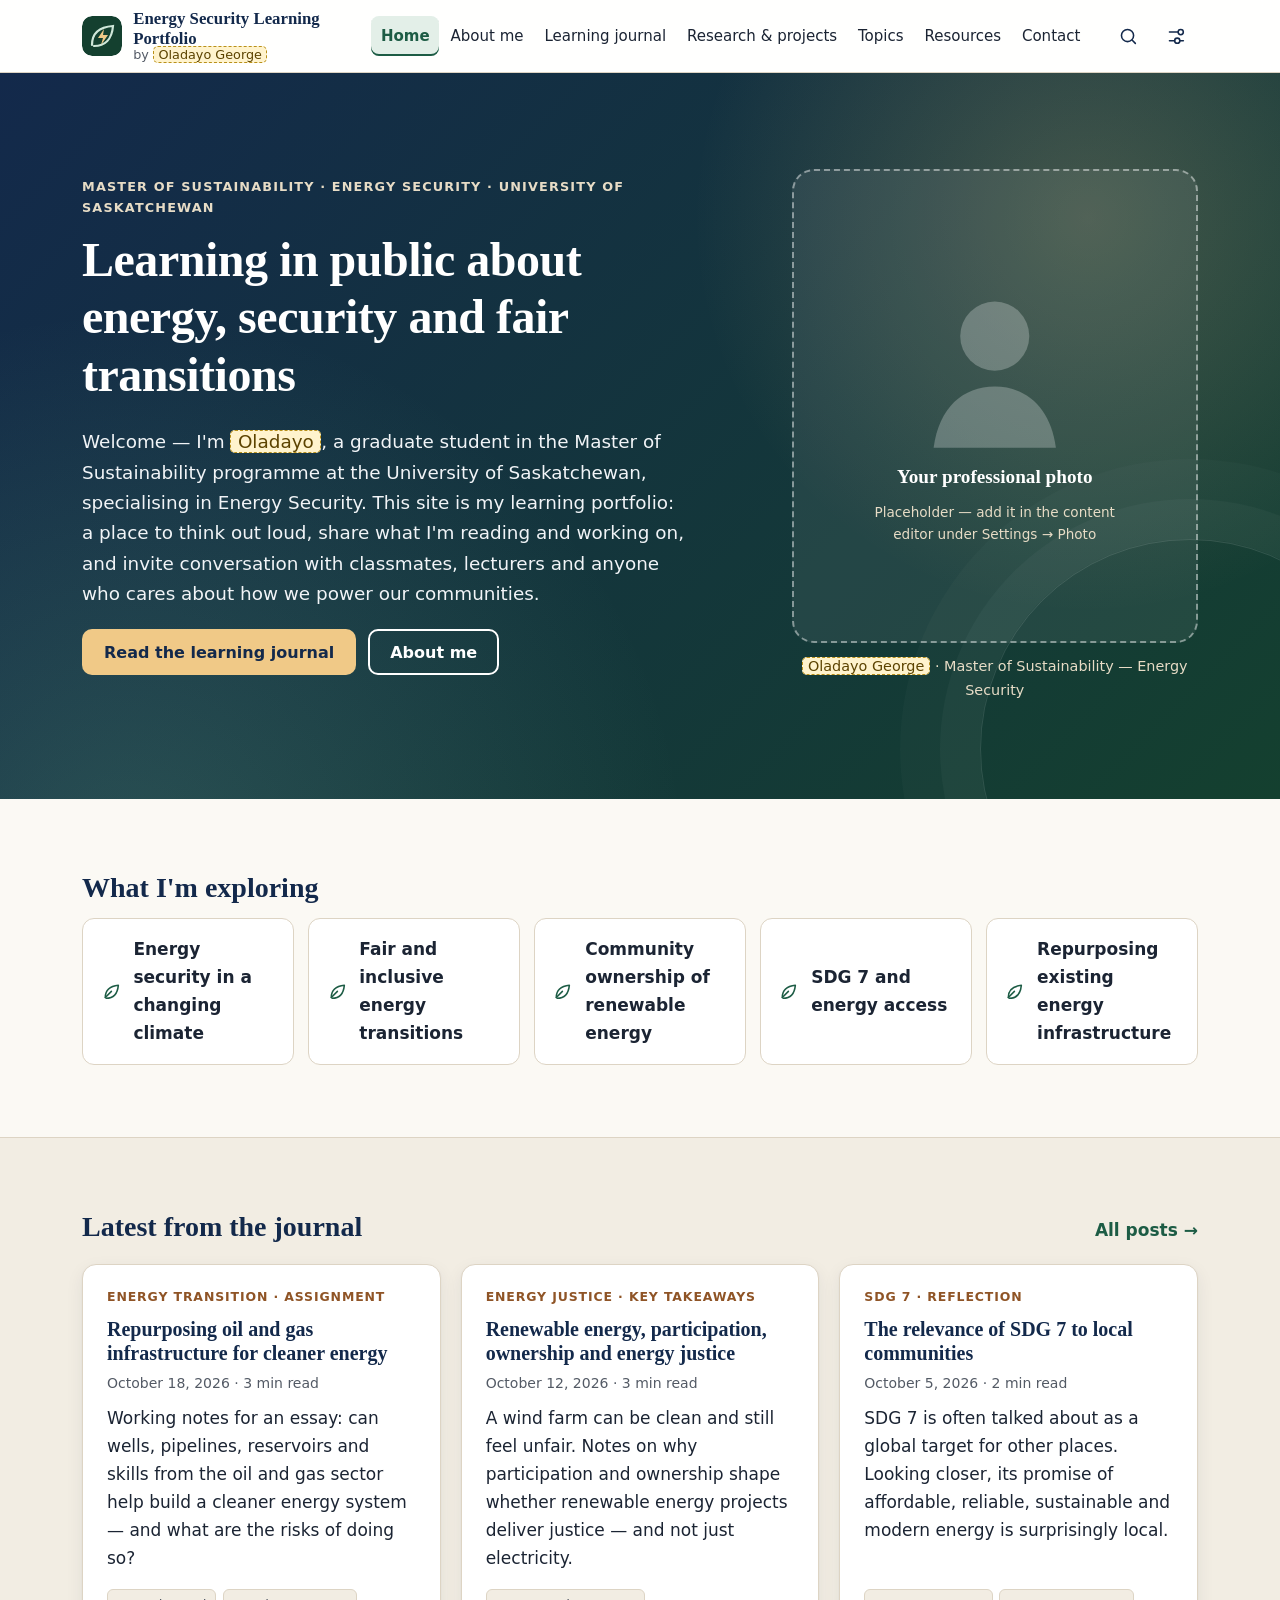
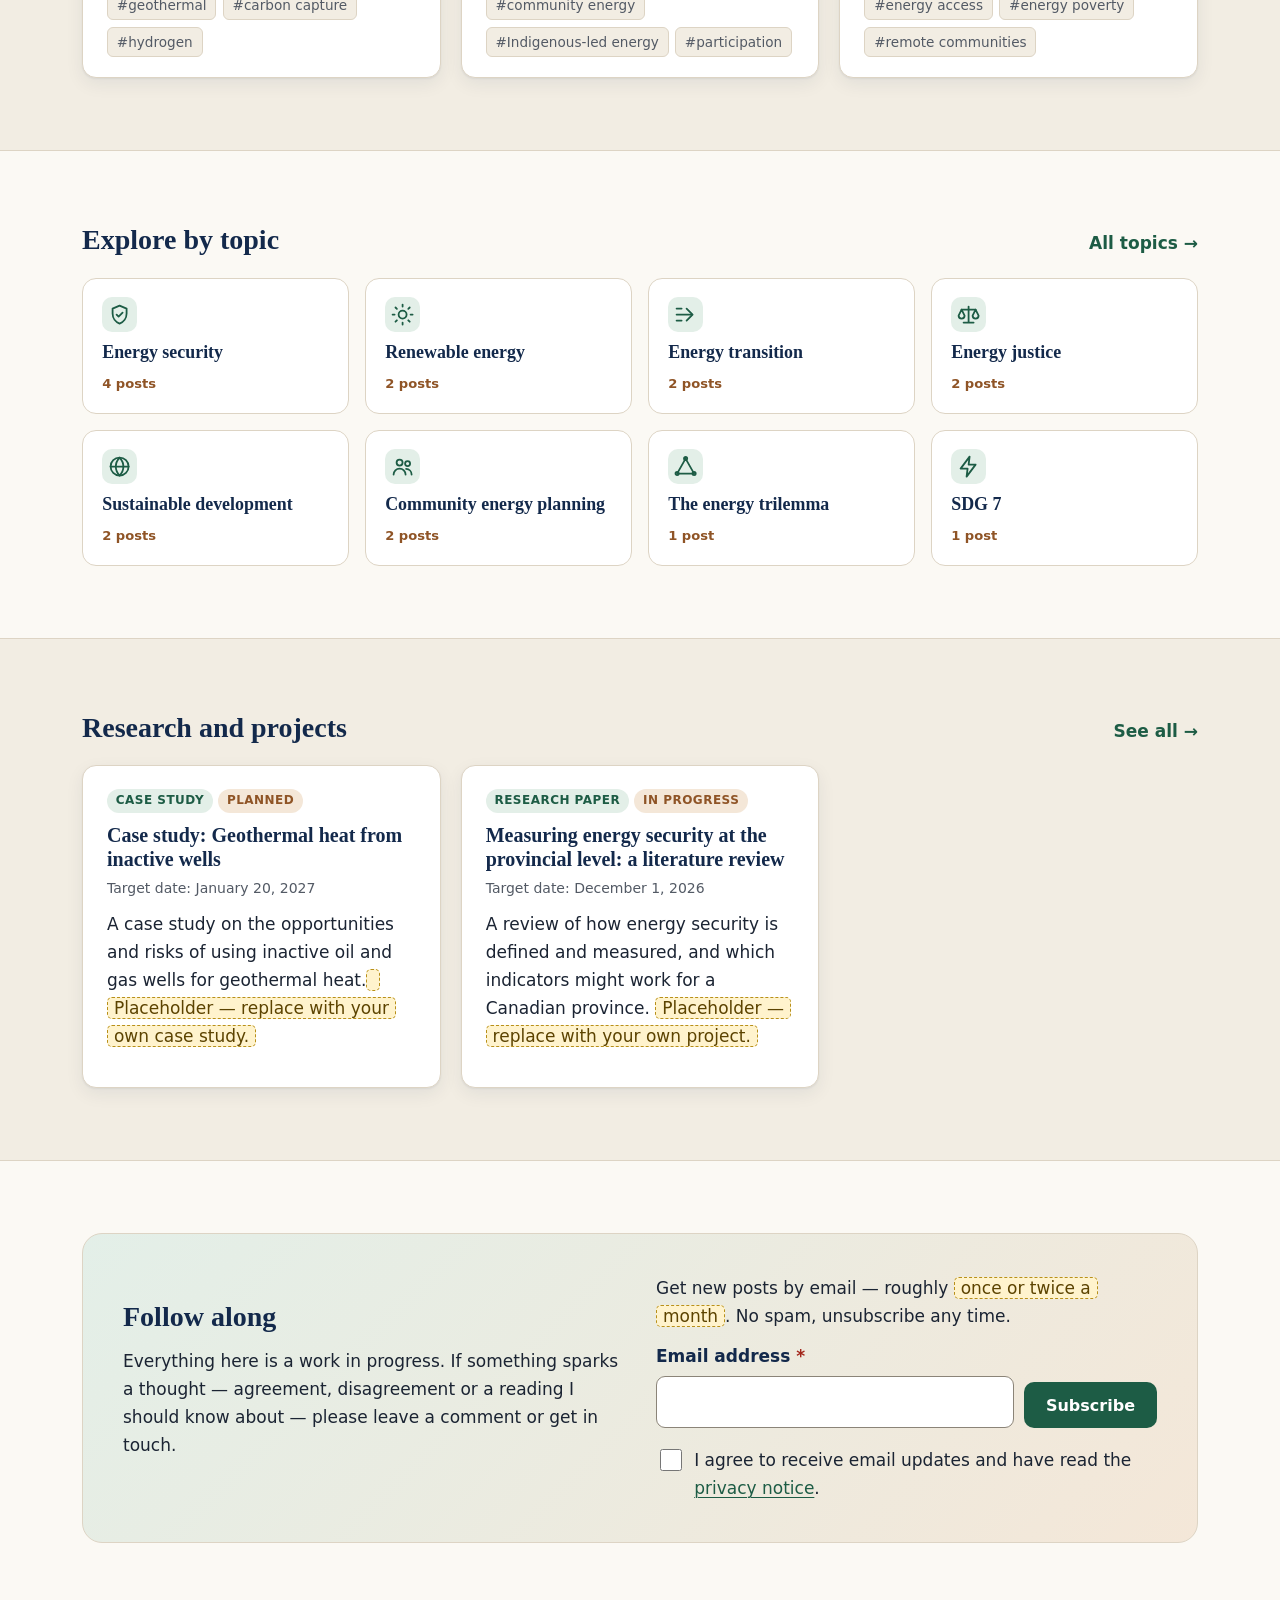
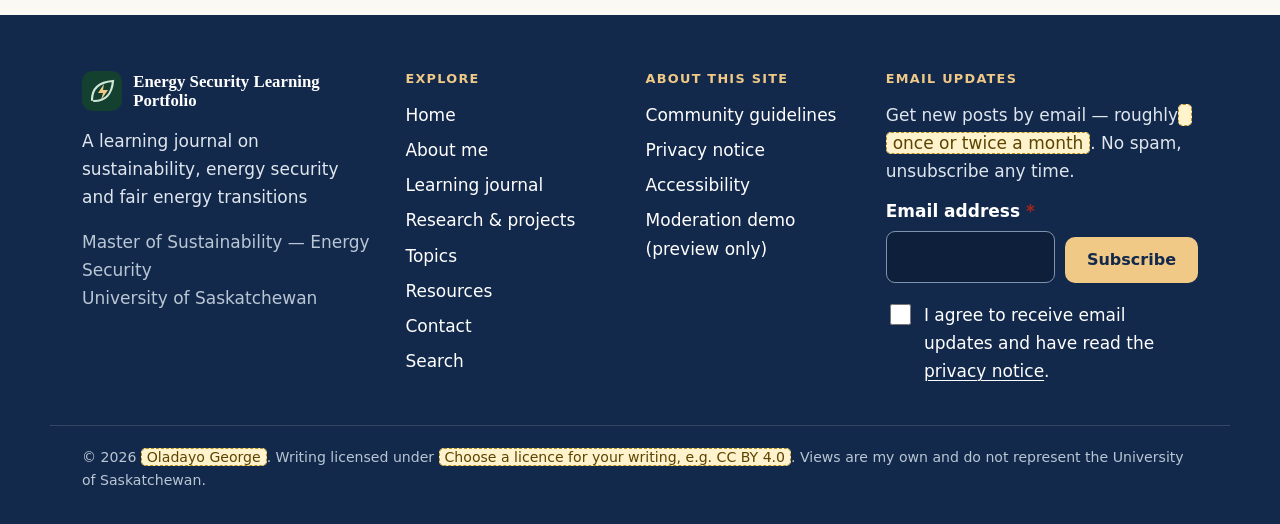
==== commit 740e6985: "Updated "Your name" to Oladayo George" ====
--- a/energy-portfolio-preview.html
+++ b/energy-portfolio-preview.html
@@ -638,7 +638,7 @@
 <div id="site-footer"></div>
 <div id="announcer" class="sr-only" aria-live="polite" aria-atomic="true"></div>
 
-<script>window.__PREVIEW__ = true; window.__SITE_DATA__ = {"builtAt":"2026-10-20T07:56:37.391Z","settings":{"siteTitle":"Energy Security Learning Portfolio","ownerName":"[[Your Name]]","tagline":"A learning journal on sustainability, energy security and fair energy transitions","programme":"Master of Sustainability — Energy Security","university":"University of Saskatchewan","siteUrl":"","photo":"","photoAlt":"Professional photograph of [[Your Name]]","contactEmail":"","social":{"linkedin":"","orcid":"","researchgate":"","googleScholar":"","github":"","bluesky":""},"comments":{"provider":"moderated","giscus":{"repo":"","repoId":"","category":"","categoryId":""}},"subscribe":{"provider":"netlify","buttondownUsername":""},"licence":"[[Choose a licence for your writing, e.g. CC BY 4.0]]","postsPerPage":8},"topics":[{"slug":"energy-security","name":"Energy security","icon":"shield","description":"Reliable, affordable and resilient energy systems — and what 'secure' means for different people and places."},{"slug":"renewable-energy","name":"Renewable energy","icon":"sun","description":"Wind, solar, hydro, geothermal and storage: the technologies, and the systems they need around them."},{"slug":"energy-transition","name":"Energy transition","icon":"arrow","description":"How energy systems change over time, and how to make that change orderly, fair and lasting."},{"slug":"energy-justice","name":"Energy justice","icon":"scales","description":"Who benefits, who bears the costs, and who gets a say in energy decisions."},{"slug":"sustainable-development","name":"Sustainable development","icon":"globe","description":"Connecting energy to wider social, economic and environmental goals."},{"slug":"community-energy-planning","name":"Community energy planning","icon":"people","description":"Local plans, local ownership and the practical work of shaping energy futures from the ground up."},{"slug":"energy-trilemma","name":"The energy trilemma","icon":"triangle","description":"Balancing security, equity and environmental sustainability — and the trade-offs between them."},{"slug":"sdg-7","name":"SDG 7","icon":"bolt","description":"Affordable, reliable, sustainable and modern energy for all — globally and at home."}],"pages":{"home":{"heroEyebrow":"Master of Sustainability · Energy Security · University of Saskatchewan","heroHeading":"Learning in public about energy, security and fair transitions","heroIntro":"Welcome — I'm [[Your Name]], a graduate student in the Master of Sustainability programme at the University of Saskatchewan, specialising in Energy Security. This site is my learning portfolio: a place to think out loud, share what I'm reading and working on, and invite conversation with classmates, lecturers and anyone who cares about how we power our communities.\n","interestsHeading":"What I'm exploring","interests":["Energy security in a changing climate","Fair and inclusive energy transitions","Community ownership of renewable energy","SDG 7 and energy access","Repurposing existing energy infrastructure"],"invitation":"Everything here is a work in progress. If something sparks a thought — agreement, disagreement or a reading I should know about — please leave a comment or get in touch."},"about":{"lead":"I'm interested in how societies keep the lights on and the homes warm while moving to cleaner, fairer energy systems.","body":"## Hello, I'm [[Your Name]]\n\nI'm a graduate student in the **Master of Sustainability** programme at the **University of Saskatchewan**, specialising in **Energy Security**. I started this site at the beginning of the programme because I learn best when I have to explain things — and because the questions I care about are better answered in conversation than alone.\n\n## Academic background\n\n[[Add your previous degree(s), the institution(s), and your year of graduation — for example: \"BSc in (subject), (University), (Year)\".]]\n\n[[Optionally add one or two sentences on a thesis, capstone project or course that shaped your interest in energy.]]\n\n## Professional background\n\n[[Briefly describe your professional experience in two or three sentences — the sectors you've worked in, the kind of work you did, and what it taught you about energy systems. Only include what you're comfortable sharing publicly.]]\n\n## Why sustainability and energy security?\n\nEnergy sits underneath almost everything — health, livelihoods, education, industry, and the way communities plan for the future. Yet the systems we rely on are being asked to change faster than at any point in living memory. I wanted to understand that change properly: not just the technologies, but the policies, institutions and people that decide whether a transition is secure, affordable and fair.\n\n[[Add a personal sentence or two here about what drew you to this field — a moment, a place or an experience that made these questions feel real to you.]]\n\n## What I hope to do with this\n\n[[Describe your goals after the programme — for example, the kind of role, sector or research you're working towards.]]\n\n## A note on this site\n\nThe views here are my own and reflect my learning as it happens. Some posts will be rough or incomplete, and I'll update them as my thinking changes. Where I draw on other people's work, I try to credit it clearly.\n","interests":["Energy security and resilience","The energy trilemma","Energy justice and community ownership","Renewable energy integration","Energy transition policy in Canada","SDG 7 and local energy access","Repurposing oil and gas assets","Community energy planning"],"education":[{"title":"Master of Sustainability (Energy Security)","place":"University of Saskatchewan","years":"[[Start year]] – present"},{"title":"[[Previous degree]]","place":"[[Institution]]","years":"[[Year]]"}],"cvLink":""},"guidelines":{"title":"Community guidelines","body":"Thank you for taking the time to join the conversation. This is an academic learning space, and I want it to be welcoming for students, lecturers, practitioners and curious readers alike.\n\n## How to take part\n\n- **Be respectful.** Disagree with ideas, never with people. Personal attacks, harassment, discrimination or hateful language will be removed.\n- **Bring evidence where you can.** Links to reports, papers or data are very welcome. Please say where a claim comes from.\n- **Stay on topic.** Comments should relate to the post they're on.\n- **Protect privacy.** Don't share personal information about yourself or anyone else.\n- **No spam or advertising.** Promotional comments and unrelated links will not be published.\n- **Be honest about who you are.** Use your real name or a consistent professional name. Affiliations are optional.\n\n## How moderation works\n\n- Every comment is reviewed before it appears. I aim to review new comments within [[number]] days.\n- I don't edit what you write. If a comment doesn't meet these guidelines, I'll decline it rather than change it.\n- Spam is filtered automatically, and submissions that look automated are discarded.\n- Your email address is used only to verify your comment and, if needed, to contact you about it. It is never published.\n\n## Removing a comment\n\nIf you'd like a comment you've posted removed, use the [contact form](#/contact) and I'll take it down.\n\n## Academic integrity\n\nPlease don't post assignment answers or confidential course material. If you quote something, credit it.\n"},"privacy":{"title":"Privacy notice","body":"This site collects as little personal information as possible.\n\n## What is collected\n\n- **Contact form:** your name, email address, optional affiliation and your message.\n- **Comments:** your name, email address (never published), optional affiliation and your comment.\n- **Email updates:** your email address, if you choose to subscribe.\n\n## How it is used\n\nInformation is used only to reply to you, to moderate and publish comments, and to send the updates you asked for. It is not sold or shared for marketing.\n\n## Where it is stored\n\nForm submissions are stored by the website host, [[name your hosting provider, e.g. Netlify]]. If you subscribe, your email address is stored by [[name your email provider]].\n\n## How long it is kept\n\n[[State how long you keep messages, comments and subscriber details — for example, \"until the end of my programme, then deleted\".]]\n\n## Your choices\n\nYou can unsubscribe at any time using the link in any email, or ask for your information to be corrected or deleted through the [contact form](#/contact).\n\n## Cookies and analytics\n\nThis site does not use advertising or tracking cookies. Display preferences (such as text size) are saved only in your own browser.\n\n*Last updated: [[date]]*\n"},"accessibility":{"title":"Accessibility statement","body":"I want this site to be usable by everyone, and I'm aiming to meet the **Web Content Accessibility Guidelines (WCAG) 2.2 at level AA**.\n\n## What's built in\n\n- A \"Skip to main content\" link and clear page landmarks for screen readers.\n- Full keyboard navigation with visible focus outlines.\n- Display options to enlarge text, switch to a dark theme or use a high-contrast theme.\n- Respect for your device's \"reduce motion\" and dark-mode settings.\n- Form fields with visible labels, clear error messages and spoken status updates.\n- Colour combinations chosen for readable contrast.\n- Text alternatives for images.\n\n## Known limitations\n\n[[List anything you know isn't fully accessible yet — for example, older PDFs or embedded slides.]]\n\n## Feedback\n\nIf something doesn't work for you, please let me know through the [contact form](#/contact) and I'll do my best to fix it.\n"}},"posts":[{"slug":"repurposing-oil-and-gas-infrastructure-for-cleaner-energy","title":"Repurposing oil and gas infrastructure for cleaner energy","date":"2026-10-18","updated":"","type":"Assignment","course":"[[Course code and name]]","categories":["energy-transition","energy-security","renewable-energy"],"tags":["geothermal","carbon capture","hydrogen","inactive wells","just transition","skills"],"excerpt":"Working notes for an essay: can wells, pipelines, reservoirs and skills from the oil and gas sector help build a cleaner energy system — and what are the risks of doing so?","featured":false,"draft":false,"commentsOpen":true,"readingMinutes":3,"body":"These are my working notes for an essay on repurposing oil and gas infrastructure. I'm sharing them early because I'd value challenge on the argument before I write the final version.\n\n## The basic idea\n\nDecades of oil and gas development have left behind a huge amount of physical infrastructure, geological knowledge and skilled people. Rather than treating all of it as a liability, could some of it be reused to support a cleaner energy system?\n\n## Options I'm looking at\n\n- **Geothermal energy.** Old wells and deep sedimentary formations can sometimes be used to access underground heat. Geothermal developers in southeast Saskatchewan have been exploring this kind of resource. [[Add source]]\n- **Carbon capture and storage.** Depleted reservoirs and existing pipelines may be suitable for transporting and storing CO₂. SaskPower's Boundary Dam carbon capture project is a frequently discussed — and debated — example. [[Add source]]\n- **Hydrogen.** Some pipelines may be able to carry hydrogen blends, though steel compatibility and safety need careful assessment.\n- **People and skills.** Drilling, subsurface engineering, project management and safety cultures transfer well to geothermal, storage and other clean energy work.\n- **Data and knowledge.** Seismic surveys and well records are valuable for understanding the subsurface for new uses.\n\n## The risks and open questions\n\n- **Technical integrity.** Old wells and pipelines weren't designed for these new uses. Testing and upgrades can be costly.\n- **Liability.** Who is responsible if a repurposed well leaks — the original operator, the new one, or the public?\n- **Lock-in.** Some uses, especially carbon capture tied to continued fossil fuel production, may extend reliance on fossil fuels rather than reduce it.\n- **Economics.** Repurposing only makes sense if it is cheaper or better than building new.\n- **Fairness.** Workers and communities in producing regions need a real stake in what comes next.\n\n## My working argument\n\n*Repurposing can be a valuable part of an energy transition when it reduces emissions and costs, transfers skills, and is backed by clear rules on liability — but it should be judged case by case, not used as a reason to delay change.*\n\n[[Refine your thesis statement here and add your marker's feedback when you receive it.]]\n\n## Key takeaways so far\n\n> - Existing infrastructure and skills can be assets for the transition, not only liabilities.\n> - Every repurposing option needs a clear-eyed look at integrity, liability and lock-in.\n> - The strongest case is where repurposing also delivers local jobs and benefits.\n\n*If you've worked on any of these technologies, I'd love to hear where my notes are wrong or incomplete.*\n","comments":[]},{"slug":"renewables-participation-ownership-and-energy-justice","title":"Renewable energy, participation, ownership and energy justice","date":"2026-10-12","updated":"","type":"Key takeaways","course":"[[Course code and name]]","categories":["energy-justice","renewable-energy","community-energy-planning"],"tags":["community energy","Indigenous-led energy","participation","ownership models","procedural justice"],"excerpt":"A wind farm can be clean and still feel unfair. Notes on why participation and ownership shape whether renewable energy projects deliver justice — and not just electricity.","featured":true,"draft":false,"commentsOpen":true,"readingMinutes":3,"body":"One idea from this week's readings has stuck with me: *a project can be renewable and still be unjust.* This post pulls together my notes on why participation and ownership matter so much.\n\n## Three ways of looking at energy justice\n\nThe readings this week used a framework with three tenets:\n\n- **Distributional justice** — how the benefits (jobs, revenue, cheaper power) and burdens (land use, noise, visual impact, cost) are shared.\n- **Procedural justice** — whether people affected by a decision have a fair and meaningful say in it.\n- **Recognition justice** — whether different groups, knowledges and rights are acknowledged and respected.\n\n[[Add citation — e.g. Jenkins et al. (2016)]]\n\n## Participation is not the same as consultation\n\nIt's easy to tick a box by holding an information session after the key decisions are already made. Real participation starts earlier and gives people genuine influence — over the site, the scale, the design and how benefits are shared. Arnstein's well-known \"ladder of participation\" was a useful reminder that informing people sits near the bottom of the ladder, not the top.\n\n## Ownership changes the conversation\n\nI found it helpful to compare ownership models:\n\n- **Utility-owned** — simpler to finance and coordinate, but benefits flow mainly through the utility.\n- **Private developer with a community benefit agreement** — local payments or funds, but limited local control.\n- **Co-operative or community-owned** — benefits and decisions stay local, but projects can be harder to finance.\n- **Indigenous-owned or equity partnerships** — Indigenous nations owning or co-owning projects, which can support self-determination, revenue and long-term capacity.\n\nThe pattern I noticed: the more ownership and decision-making sit with the community, the more likely the project is to be seen as fair — and the more likely it is to be accepted. Community energy has been described as being about both *process* (who it is by) and *outcome* (who it is for). [[Add citation — e.g. Walker & Devine-Wright (2008)]]\n\n## Questions I'm left with\n\n- How can smaller communities access the capital they need to own projects, not just host them?\n- What does meaningful participation look like when timelines are tight?\n- How should recognition of Indigenous rights and knowledge be built into planning from day one?\n\n## Key takeaways\n\n> - \"Clean\" and \"fair\" are separate tests. Good projects aim to pass both.\n> - Participation should shape decisions, not just inform people about them.\n> - Ownership is one of the strongest levers for distributing benefits and building trust.\n\n[[Add a local case study from your course here, with sources.]]\n","comments":[]},{"slug":"why-sdg-7-matters-to-local-communities","title":"The relevance of SDG 7 to local communities","date":"2026-10-05","updated":"","type":"Reflection","course":"[[Course code and name]]","categories":["sdg-7","sustainable-development","community-energy-planning"],"tags":["energy access","energy poverty","remote communities","efficiency"],"excerpt":"SDG 7 is often talked about as a global target for other places. Looking closer, its promise of affordable, reliable, sustainable and modern energy is surprisingly local.","featured":false,"draft":false,"commentsOpen":true,"readingMinutes":2,"body":"Sustainable Development Goal 7 aims to *\"ensure access to affordable, reliable, sustainable and modern energy for all.\"* When I first read it, I filed it mentally under international development — something about electrification in other parts of the world. This week's readings made me realise how local it is.\n\n## The targets, in plain language\n\n- **7.1** — Everyone has access to affordable, reliable, modern energy services.\n- **7.2** — A much larger share of energy comes from renewable sources.\n- **7.3** — The rate of improvement in energy efficiency doubles.\n- **7.a and 7.b** — Countries cooperate on research, investment and infrastructure, especially to support developing countries.\n\n## Why it matters close to home\n\nEven in wealthy countries, the four words *affordable, reliable, sustainable, modern* don't apply equally to everyone:\n\n- **Affordable** — some households spend a large share of their income on heating and power. Energy poverty is real in cold climates.\n- **Reliable** — rural and remote communities can face more frequent outages and longer restoration times.\n- **Sustainable** — many remote communities in Canada are not connected to the main grid and still rely on diesel generators.\n- **Modern** — older, poorly insulated homes lock people into high bills and discomfort.\n\nSeen this way, SDG 7 isn't something that's \"done\" once a country has an electricity grid. It's a lens for asking who is still being left behind.\n\n## What local action can look like\n\n- Home energy retrofits targeted at households with the highest energy burden.\n- Community-owned solar or wind projects that keep benefits local.\n- Microgrids and storage to reduce diesel dependence in remote communities.\n- Energy literacy programmes, so people can make informed choices.\n- Local energy plans that connect housing, transport and economic development.\n\n[[If relevant, add an example from your own community or home country here — local examples make this post much stronger.]]\n\n## Key takeaways\n\n> - SDG 7 is about everyone, everywhere — including communities in wealthy countries.\n> - The four qualities in the goal give a practical checklist for local energy planning.\n> - Local ownership and efficiency are two of the most direct ways to make progress.\n\n*Sources to add: UN SDG 7 targets and indicators [[add link]]; Tracking SDG 7 report [[add year]].*\n","comments":[]},{"slug":"energy-security-and-canadas-energy-transition","title":"Energy security and Canada's energy transition","date":"2026-09-28","updated":"","type":"Reflection","course":"[[Course code and name]]","categories":["energy-security","energy-transition"],"tags":["Canada","net zero","electricity grids","resilience","Saskatchewan"],"excerpt":"For a major energy producer like Canada, energy security isn't only about keeping supply flowing. It's also about economic resilience, reliable grids and a transition that regions and workers can trust.","featured":true,"draft":false,"commentsOpen":true,"readingMinutes":3,"body":"Most of the energy security writing I'd read before this programme came from the perspective of energy *importers*: countries worried about where their oil and gas would come from. Canada sits in a very different position, and that has made me rethink what energy security means.\n\n## A producer's view of security\n\nCanada is one of the world's major producers and exporters of energy, with large oil, natural gas, uranium and hydroelectric resources. For a country like this, energy security has several layers:\n\n- **Supply security at home** — keeping homes heated and the lights on, especially through long, cold winters.\n- **Economic security** — many communities, provincial budgets and jobs depend on energy production.\n- **Security for partners** — the conversation about supplying allies has grown louder since Russia's full-scale invasion of Ukraine in 2022.\n\nOne framing I found helpful from the readings defines energy security as the low vulnerability of vital energy systems. That shifts the question from \"do we have enough?\" to \"what could disrupt the systems we depend on, and how exposed are we?\" [[Add citation — e.g. Cherp & Jewell (2014)]]\n\n## Why the transition changes the picture\n\nCanada has committed in law to reaching net-zero emissions by 2050. Moving towards that goal changes where the vulnerabilities sit:\n\n- **Electricity becomes more central.** As heating and transport electrify, grid reliability becomes a bigger part of energy security.\n- **Provinces start from very different places.** Some generate most of their power from hydro; others, including Saskatchewan, have relied heavily on coal and natural gas. One national target means very different journeys.\n- **Extreme weather tests the system.** Cold snaps, heat waves and wildfires put pressure on both supply and infrastructure.\n- **New dependencies appear.** Critical minerals, supply chains for equipment and skilled workers become part of the security conversation.\n\n## What I'm taking from this\n\nI used to think of the transition and energy security as being in tension. I now think the more useful question is *how* a transition is managed. A rushed or poorly coordinated transition can create insecurity. A well-planned one — with stronger interties between provinces, storage, diverse supply and support for affected workers — can make the system more resilient than it is today.\n\n## Key takeaways\n\n> - Energy security for a producer country includes economic and regional security, not just supply.\n> - The transition shifts vulnerabilities rather than simply adding or removing them.\n> - Trust matters: regions and workers need to see a credible place for themselves in the future system.\n\n## Still thinking about\n\nHow should provinces with very different energy mixes share the costs and benefits of a national transition? [[Add your own reflection or a local example from your coursework.]]\n","comments":[]},{"slug":"understanding-the-energy-trilemma","title":"Understanding the energy trilemma","date":"2026-09-14","updated":"","type":"Course insight","course":"[[Course code and name]]","categories":["energy-trilemma","energy-security","energy-justice"],"tags":["World Energy Council","trade-offs","affordability","decarbonisation"],"excerpt":"Security, equity and environmental sustainability: why the energy trilemma is less a scorecard and more a set of questions worth asking about every energy decision.","featured":true,"draft":false,"commentsOpen":true,"readingMinutes":3,"body":"When I first saw the phrase \"energy trilemma\" on a lecture slide, I assumed it was one of those tidy frameworks that look good in a diagram and fall apart in the real world. A few weeks in, I've changed my mind — at least partly.\n\n## What the trilemma is\n\nThe World Energy Council describes energy systems as balancing three goals:\n\n- **Energy security** — whether supply is reliable, and whether the system can withstand and recover from shocks.\n- **Energy equity** — whether people and businesses can access energy and afford it.\n- **Environmental sustainability** — the environmental footprint of the system, especially greenhouse gas emissions.\n\nThe point isn't that these three goals always conflict. It's that decisions which strengthen one often put pressure on another, and good policy makes those trade-offs visible instead of pretending they don't exist.\n\n## A simple example that helped me\n\nTo make sense of it, I sketched out a simplified choice for a fictional province that needs new electricity supply:\n\n- **Extend an old coal plant.** It feels secure in the short term and is affordable today, but it performs badly on emissions and carries growing policy and carbon-price risk.\n- **Build a natural gas plant.** Flexible and lower-emitting than coal, but exposed to fuel price swings and likely to lock in infrastructure for decades.\n- **Invest in wind, storage and stronger connections to neighbouring grids.** Low emissions and no fuel costs, but reliability depends on careful planning, and the upfront costs land on someone.\n\nNone of these options \"wins\" on all three dimensions. What changed my thinking was realising that the trilemma works best as a set of questions: *secure for whom? affordable for whom? sustainable over what timeframe?*\n\n## Where I think the framework is limited\n\n- **It can flatten justice into affordability.** Equity in the trilemma is mainly about access and price. The energy justice literature asks broader questions about who takes part in decisions and whose knowledge is recognised.\n- **National scores hide local realities.** A country can perform well overall while some remote communities still depend on expensive, polluting diesel.\n- **It can look static.** Real systems change. Today's trade-off can become tomorrow's synergy as costs fall and technologies mature.\n\n## Key takeaways\n\n> - The trilemma makes trade-offs visible; it doesn't resolve them for you.\n> - Always ask *who* benefits from security, affordability and sustainability.\n> - Pairing the trilemma with energy justice thinking captures participation and recognition, not just price.\n\n## A question for readers\n\nHow should a jurisdiction weigh short-term affordability against long-term security when the costs of change fall unevenly? I'd genuinely like to hear how others think about this.\n\n*Sources to add: World Energy Council, World Energy Trilemma Index [[add year and link]]; course readings [[add]].*\n","comments":[{"name":"Sample Reader","affiliation":"Sample comment — delete before publishing","date":"2026-09-16","text":"This is an example of an approved comment. It shows how published comments look on your posts. Remove it in the content editor before you share the site."}]},{"slug":"first-weeks-in-the-programme","title":"First weeks in the programme: what I expected and what surprised me","date":"2026-09-07","updated":"","type":"Reflection","course":"[[Course code and name]]","categories":["sustainable-development","energy-security"],"tags":["learning journey","interdisciplinarity","reflection"],"excerpt":"I arrived expecting to learn mostly about technology. A few weeks in, the bigger lesson is that energy questions are really questions about people, institutions and trade-offs.","featured":false,"draft":false,"commentsOpen":true,"readingMinutes":2,"body":"I've been meaning to start this journal since orientation, and I'm finally sitting down to write. Part of the reason for keeping it public is accountability — if I write things down where others can see them, I'm more likely to keep going.\n\n## What I expected\n\nI came into the Master of Sustainability expecting energy security to be mostly about supply: pipelines, power plants, reserves and the occasional geopolitical crisis. I assumed I'd spend most of my time learning the technical side of renewables and how grids work.\n\n## What surprised me\n\nThe technical material is there, but what's struck me most so far is how *interdisciplinary* every conversation becomes. A discussion about a new transmission line turns out to be about land, treaty rights, consultation, prices, jobs and the climate — all at once. My classmates come from very different backgrounds, and I've already learned as much from their questions as from the readings.\n\nI've also had to get comfortable with uncertainty. Many of the questions we're asked don't have a single correct answer. They have better and worse arguments, and the work is in explaining the trade-offs clearly.\n\n## Things I'm going to try\n\n- Writing one short reflection a week, even if it's rough.\n- Keeping a reading log with a one-line summary of each source.\n- Asking \"secure for whom?\" whenever I read about energy security.\n- Being braver about sharing half-formed ideas — like this post.\n\n## Key takeaways\n\n> Energy questions are rarely only technical. The interesting part is usually in the trade-offs, and in who gets to decide.\n\n[[Replace or expand this post with your own first impressions of the programme.]]\n","comments":[]}],"projects":[{"slug":"case-study-geothermal-from-inactive-wells","title":"Case study: Geothermal heat from inactive wells","type":"Case study","date":"2027-01-20","status":"Planned","course":"[[Course code and name]]","collaborators":"","summary":"A case study on the opportunities and risks of using inactive oil and gas wells for geothermal heat. [[Placeholder — replace with your own case study.]]","body":"## Case background\n\n[[Describe the case, location and sources.]]\n\n## Analysis\n\n[[Apply a framework — e.g. the energy trilemma or energy justice tenets.]]\n\n## Lessons\n\n[[What could other regions learn from this case?]]\n","link":"","file":"","tags":["geothermal","repurposing","case study"],"categories":["energy-transition","renewable-energy"]},{"slug":"energy-security-indicators-literature-review","title":"Measuring energy security at the provincial level: a literature review","type":"Research paper","date":"2026-12-01","status":"In progress","course":"[[Course code and name]]","collaborators":"","summary":"A review of how energy security is defined and measured, and which indicators might work for a Canadian province. [[Placeholder — replace with your own project.]]","body":"## Research question\n\n[[What question does this paper answer?]]\n\n## Approach\n\n[[Describe your method — for example, a structured literature review of peer-reviewed articles and government reports.]]\n\n## Key findings so far\n\n- [[Finding 1]]\n- [[Finding 2]]\n\n## Files\n\n[[Upload your paper or abstract through the content editor and link it here.]]\n","link":"","file":"","tags":["indicators","energy security","literature review"],"categories":["energy-security"]},{"slug":"community-solar-feasibility-group-project","title":"Community solar feasibility study","type":"Group project","date":"2026-11-15","status":"Planned","course":"[[Course code and name]]","collaborators":"[[Team members — add names only with their permission]]","summary":"A group study exploring whether a community-owned solar project could work for a small municipality, including ownership options and community engagement. [[Placeholder — replace with your own project.]]","body":"## Project overview\n\n[[Describe the community, the question you're exploring and your role in the team.]]\n\n## What I contributed\n\n[[Your contribution — e.g. stakeholder mapping, financial model, engagement plan.]]\n\n## What I learned\n\n[[Two or three honest reflections on teamwork and the subject.]]\n","link":"","file":"","tags":["community energy","solar","feasibility"],"categories":["community-energy-planning","renewable-energy","energy-justice"]},{"slug":"campus-energy-awareness-initiative","title":"Campus energy awareness initiative","type":"Sustainability initiative","date":"2026-11-01","status":"Idea","course":"","collaborators":"","summary":"An idea for a student-led initiative to raise awareness of energy use on campus. [[Placeholder — replace with an initiative you're involved in, or delete.]]","body":"## The idea\n\n[[Describe the initiative, who's involved and what you hope to achieve.]]\n\n## How to get involved\n\n[[Add details or remove this section.]]\n","link":"","file":"","tags":["campus","energy efficiency","engagement"],"categories":["sustainable-development","sdg-7"]},{"slug":"presentation-energy-trilemma-in-practice","title":"Presentation: The energy trilemma in practice","type":"Presentation","date":"2026-10-30","status":"Draft","course":"[[Course code and name]]","collaborators":"","summary":"Slides and speaker notes applying the energy trilemma to real-world electricity decisions. [[Placeholder — replace with your own presentation.]]","body":"## About this presentation\n\n[[Where and when you presented, the audience and the main message.]]\n\n## Slides\n\n[[Upload your slides as a PDF through the content editor, then add the file below.]]\n","link":"","file":"","tags":["presentation","trilemma"],"categories":["energy-trilemma"]}],"resources":{"intro":"A growing, curated list of reports, readings, books, tools and links I return to often. Always check the latest edition before citing.","items":[{"type":"Reports","title":"World Energy Trilemma Index","author":"World Energy Council","year":"Annual","url":"https://www.worldenergy.org/transition-toolkit/world-energy-trilemma-index","note":"Country rankings across energy security, equity and environmental sustainability.","topics":["energy-trilemma"]},{"type":"Reports","title":"World Energy Outlook","author":"International Energy Agency","year":"Annual","url":"https://www.iea.org/topics/world-energy-outlook","note":"Widely cited global scenarios for energy supply, demand and emissions.","topics":["energy-security","energy-transition"]},{"type":"Reports","title":"Tracking SDG 7: The Energy Progress Report","author":"IEA, IRENA, UN DESA, World Bank and WHO","year":"Annual","url":"https://trackingsdg7.esmap.org/","note":"The official progress report on each SDG 7 target.","topics":["sdg-7"]},{"type":"Reports","title":"Canada's Energy Future","author":"Canada Energy Regulator","year":"Regular series","url":"https://www.cer-rec.gc.ca/en/data-analysis/canada-energy-future/","note":"Long-term energy supply and demand projections for Canada.","topics":["energy-transition","energy-security"]},{"type":"Reports","title":"Climate Change 2022: Mitigation of Climate Change (AR6 Working Group III)","author":"IPCC","year":"2022","url":"https://www.ipcc.ch/report/ar6/wg3/","note":"Includes detailed chapters on energy systems and mitigation pathways.","topics":["energy-transition","sustainable-development"]},{"type":"Articles","title":"The concept of energy security: Beyond the four As","author":"Cherp, A. & Jewell, J.","year":"2014","url":"https://doi.org/10.1016/j.enpol.2014.09.005","note":"Energy Policy. A helpful critique of common energy security definitions.","topics":["energy-security"]},{"type":"Articles","title":"Energy justice: A conceptual review","author":"Jenkins, K., McCauley, D., Heffron, R., Stephan, H. & Rehner, R.","year":"2016","url":"https://doi.org/10.1016/j.erss.2015.10.004","note":"Energy Research & Social Science. Sets out distributional, procedural and recognition justice.","topics":["energy-justice"]},{"type":"Articles","title":"Community renewable energy: What should it mean?","author":"Walker, G. & Devine-Wright, P.","year":"2008","url":"https://doi.org/10.1016/j.enpol.2007.10.019","note":"Energy Policy. A short, influential piece on process and outcome in community energy.","topics":["community-energy-planning","energy-justice"]},{"type":"Articles","title":"Energy justice: Conceptual insights and practical applications","author":"Sovacool, B. K. & Dworkin, M. H.","year":"2015","url":"https://doi.org/10.1016/j.apenergy.2015.01.002","note":"Applied Energy. Connects justice principles to practical energy decisions.","topics":["energy-justice"]},{"type":"Books","title":"Sustainable Energy — Without the Hot Air","author":"David J. C. MacKay","year":"2009","url":"https://www.withouthotair.com/","note":"A clear, numbers-first introduction to energy supply and demand. Free to read online.","topics":["renewable-energy"]},{"type":"Books","title":"Energy and Civilization: A History","author":"Vaclav Smil","year":"2017","url":"","note":"Long-view history of how energy has shaped societies.","topics":["energy-transition"]},{"type":"Books","title":"Global Energy Justice: Problems, Principles, and Practices","author":"Benjamin K. Sovacool & Michael H. Dworkin","year":"2014","url":"","note":"A comprehensive grounding in energy justice principles.","topics":["energy-justice"]},{"type":"Tools & data","title":"Our World in Data — Energy","author":"Our World in Data","year":"Ongoing","url":"https://ourworldindata.org/energy","note":"Interactive charts on energy production, consumption and emissions.","topics":["energy-transition","sdg-7"]},{"type":"Tools & data","title":"IEA Data and Statistics","author":"International Energy Agency","year":"Ongoing","url":"https://www.iea.org/data-and-statistics","note":"Global energy data, with some free datasets and charts.","topics":["energy-security"]},{"type":"Tools & data","title":"Zotero","author":"Open-source reference manager","year":"","url":"https://www.zotero.org/","note":"Free tool I use to collect, organise and cite readings.","topics":[]},{"type":"Links","title":"SDG 7 — Department of Economic and Social Affairs","author":"United Nations","year":"","url":"https://sdgs.un.org/goals/goal7","note":"Official targets, indicators and progress updates for SDG 7.","topics":["sdg-7","sustainable-development"]},{"type":"Links","title":"School of Environment and Sustainability","author":"University of Saskatchewan","year":"","url":"https://sens.usask.ca/","note":"Home of the Master of Sustainability programme.","topics":["sustainable-development"]},{"type":"Links","title":"Energy sources and distribution","author":"Natural Resources Canada","year":"","url":"https://natural-resources.canada.ca/energy-sources","note":"Federal information on Canada's energy sources and programmes.","topics":["energy-security","energy-transition"]}]}};</script>
+<script>window.__PREVIEW__ = true; window.__SITE_DATA__ = {"builtAt":"2026-10-20T07:56:37.391Z","settings":{"siteTitle":"Energy Security Learning Portfolio","ownerName":"[[Oladayo George]]","tagline":"A learning journal on sustainability, energy security and fair energy transitions","programme":"Master of Sustainability — Energy Security","university":"University of Saskatchewan","siteUrl":"","photo":"","photoAlt":"Professional photograph of [[Oladayo George]]","contactEmail":"","social":{"linkedin":"","orcid":"","researchgate":"","googleScholar":"","github":"","bluesky":""},"comments":{"provider":"moderated","giscus":{"repo":"","repoId":"","category":"","categoryId":""}},"subscribe":{"provider":"netlify","buttondownUsername":""},"licence":"[[Choose a licence for your writing, e.g. CC BY 4.0]]","postsPerPage":8},"topics":[{"slug":"energy-security","name":"Energy security","icon":"shield","description":"Reliable, affordable and resilient energy systems — and what 'secure' means for different people and places."},{"slug":"renewable-energy","name":"Renewable energy","icon":"sun","description":"Wind, solar, hydro, geothermal and storage: the technologies, and the systems they need around them."},{"slug":"energy-transition","name":"Energy transition","icon":"arrow","description":"How energy systems change over time, and how to make that change orderly, fair and lasting."},{"slug":"energy-justice","name":"Energy justice","icon":"scales","description":"Who benefits, who bears the costs, and who gets a say in energy decisions."},{"slug":"sustainable-development","name":"Sustainable development","icon":"globe","description":"Connecting energy to wider social, economic and environmental goals."},{"slug":"community-energy-planning","name":"Community energy planning","icon":"people","description":"Local plans, local ownership and the practical work of shaping energy futures from the ground up."},{"slug":"energy-trilemma","name":"The energy trilemma","icon":"triangle","description":"Balancing security, equity and environmental sustainability — and the trade-offs between them."},{"slug":"sdg-7","name":"SDG 7","icon":"bolt","description":"Affordable, reliable, sustainable and modern energy for all — globally and at home."}],"pages":{"home":{"heroEyebrow":"Master of Sustainability · Energy Security · University of Saskatchewan","heroHeading":"Learning in public about energy, security and fair transitions","heroIntro":"Welcome — I'm [[Oladayo]], a graduate student in the Master of Sustainability programme at the University of Saskatchewan, specialising in Energy Security. This site is my learning portfolio: a place to think out loud, share what I'm reading and working on, and invite conversation with classmates, lecturers and anyone who cares about how we power our communities.\n","interestsHeading":"What I'm exploring","interests":["Energy security in a changing climate","Fair and inclusive energy transitions","Community ownership of renewable energy","SDG 7 and energy access","Repurposing existing energy infrastructure"],"invitation":"Everything here is a work in progress. If something sparks a thought — agreement, disagreement or a reading I should know about — please leave a comment or get in touch."},"about":{"lead":"I'm interested in how societies keep the lights on and the homes warm while moving to cleaner, fairer energy systems.","body":"## Hello, I'm [[Oladayo]]\n\nI'm a graduate student in the **Master of Sustainability** programme at the **University of Saskatchewan**, specialising in **Energy Security**. I started this site at the beginning of the programme because I learn best when I have to explain things — and because the questions I care about are better answered in conversation than alone.\n\n## Academic background\n\n[[Add your previous degree(s), the institution(s), and your year of graduation — for example: \"BSc in (subject), (University), (Year)\".]]\n\n[[Optionally add one or two sentences on a thesis, capstone project or course that shaped your interest in energy.]]\n\n## Professional background\n\n[[Briefly describe your professional experience in two or three sentences — the sectors you've worked in, the kind of work you did, and what it taught you about energy systems. Only include what you're comfortable sharing publicly.]]\n\n## Why sustainability and energy security?\n\nEnergy sits underneath almost everything — health, livelihoods, education, industry, and the way communities plan for the future. Yet the systems we rely on are being asked to change faster than at any point in living memory. I wanted to understand that change properly: not just the technologies, but the policies, institutions and people that decide whether a transition is secure, affordable and fair.\n\n[[Add a personal sentence or two here about what drew you to this field — a moment, a place or an experience that made these questions feel real to you.]]\n\n## What I hope to do with this\n\n[[Describe your goals after the programme — for example, the kind of role, sector or research you're working towards.]]\n\n## A note on this site\n\nThe views here are my own and reflect my learning as it happens. Some posts will be rough or incomplete, and I'll update them as my thinking changes. Where I draw on other people's work, I try to credit it clearly.\n","interests":["Energy security and resilience","The energy trilemma","Energy justice and community ownership","Renewable energy integration","Energy transition policy in Canada","SDG 7 and local energy access","Repurposing oil and gas assets","Community energy planning"],"education":[{"title":"Master of Sustainability (Energy Security)","place":"University of Saskatchewan","years":"[[Start year]] – present"},{"title":"[[Previous degree]]","place":"[[Institution]]","years":"[[Year]]"}],"cvLink":""},"guidelines":{"title":"Community guidelines","body":"Thank you for taking the time to join the conversation. This is an academic learning space, and I want it to be welcoming for students, lecturers, practitioners and curious readers alike.\n\n## How to take part\n\n- **Be respectful.** Disagree with ideas, never with people. Personal attacks, harassment, discrimination or hateful language will be removed.\n- **Bring evidence where you can.** Links to reports, papers or data are very welcome. Please say where a claim comes from.\n- **Stay on topic.** Comments should relate to the post they're on.\n- **Protect privacy.** Don't share personal information about yourself or anyone else.\n- **No spam or advertising.** Promotional comments and unrelated links will not be published.\n- **Be honest about who you are.** Use your real name or a consistent professional name. Affiliations are optional.\n\n## How moderation works\n\n- Every comment is reviewed before it appears. I aim to review new comments within [[number]] days.\n- I don't edit what you write. If a comment doesn't meet these guidelines, I'll decline it rather than change it.\n- Spam is filtered automatically, and submissions that look automated are discarded.\n- Your email address is used only to verify your comment and, if needed, to contact you about it. It is never published.\n\n## Removing a comment\n\nIf you'd like a comment you've posted removed, use the [contact form](#/contact) and I'll take it down.\n\n## Academic integrity\n\nPlease don't post assignment answers or confidential course material. If you quote something, credit it.\n"},"privacy":{"title":"Privacy notice","body":"This site collects as little personal information as possible.\n\n## What is collected\n\n- **Contact form:** your name, email address, optional affiliation and your message.\n- **Comments:** your name, email address (never published), optional affiliation and your comment.\n- **Email updates:** your email address, if you choose to subscribe.\n\n## How it is used\n\nInformation is used only to reply to you, to moderate and publish comments, and to send the updates you asked for. It is not sold or shared for marketing.\n\n## Where it is stored\n\nForm submissions are stored by the website host, [[name your hosting provider, e.g. Netlify]]. If you subscribe, your email address is stored by [[name your email provider]].\n\n## How long it is kept\n\n[[State how long you keep messages, comments and subscriber details — for example, \"until the end of my programme, then deleted\".]]\n\n## Your choices\n\nYou can unsubscribe at any time using the link in any email, or ask for your information to be corrected or deleted through the [contact form](#/contact).\n\n## Cookies and analytics\n\nThis site does not use advertising or tracking cookies. Display preferences (such as text size) are saved only in your own browser.\n\n*Last updated: [[date]]*\n"},"accessibility":{"title":"Accessibility statement","body":"I want this site to be usable by everyone, and I'm aiming to meet the **Web Content Accessibility Guidelines (WCAG) 2.2 at level AA**.\n\n## What's built in\n\n- A \"Skip to main content\" link and clear page landmarks for screen readers.\n- Full keyboard navigation with visible focus outlines.\n- Display options to enlarge text, switch to a dark theme or use a high-contrast theme.\n- Respect for your device's \"reduce motion\" and dark-mode settings.\n- Form fields with visible labels, clear error messages and spoken status updates.\n- Colour combinations chosen for readable contrast.\n- Text alternatives for images.\n\n## Known limitations\n\n[[List anything you know isn't fully accessible yet — for example, older PDFs or embedded slides.]]\n\n## Feedback\n\nIf something doesn't work for you, please let me know through the [contact form](#/contact) and I'll do my best to fix it.\n"}},"posts":[{"slug":"repurposing-oil-and-gas-infrastructure-for-cleaner-energy","title":"Repurposing oil and gas infrastructure for cleaner energy","date":"2026-10-18","updated":"","type":"Assignment","course":"[[Course code and name]]","categories":["energy-transition","energy-security","renewable-energy"],"tags":["geothermal","carbon capture","hydrogen","inactive wells","just transition","skills"],"excerpt":"Working notes for an essay: can wells, pipelines, reservoirs and skills from the oil and gas sector help build a cleaner energy system — and what are the risks of doing so?","featured":false,"draft":false,"commentsOpen":true,"readingMinutes":3,"body":"These are my working notes for an essay on repurposing oil and gas infrastructure. I'm sharing them early because I'd value challenge on the argument before I write the final version.\n\n## The basic idea\n\nDecades of oil and gas development have left behind a huge amount of physical infrastructure, geological knowledge and skilled people. Rather than treating all of it as a liability, could some of it be reused to support a cleaner energy system?\n\n## Options I'm looking at\n\n- **Geothermal energy.** Old wells and deep sedimentary formations can sometimes be used to access underground heat. Geothermal developers in southeast Saskatchewan have been exploring this kind of resource. [[Add source]]\n- **Carbon capture and storage.** Depleted reservoirs and existing pipelines may be suitable for transporting and storing CO₂. SaskPower's Boundary Dam carbon capture project is a frequently discussed — and debated — example. [[Add source]]\n- **Hydrogen.** Some pipelines may be able to carry hydrogen blends, though steel compatibility and safety need careful assessment.\n- **People and skills.** Drilling, subsurface engineering, project management and safety cultures transfer well to geothermal, storage and other clean energy work.\n- **Data and knowledge.** Seismic surveys and well records are valuable for understanding the subsurface for new uses.\n\n## The risks and open questions\n\n- **Technical integrity.** Old wells and pipelines weren't designed for these new uses. Testing and upgrades can be costly.\n- **Liability.** Who is responsible if a repurposed well leaks — the original operator, the new one, or the public?\n- **Lock-in.** Some uses, especially carbon capture tied to continued fossil fuel production, may extend reliance on fossil fuels rather than reduce it.\n- **Economics.** Repurposing only makes sense if it is cheaper or better than building new.\n- **Fairness.** Workers and communities in producing regions need a real stake in what comes next.\n\n## My working argument\n\n*Repurposing can be a valuable part of an energy transition when it reduces emissions and costs, transfers skills, and is backed by clear rules on liability — but it should be judged case by case, not used as a reason to delay change.*\n\n[[Refine your thesis statement here and add your marker's feedback when you receive it.]]\n\n## Key takeaways so far\n\n> - Existing infrastructure and skills can be assets for the transition, not only liabilities.\n> - Every repurposing option needs a clear-eyed look at integrity, liability and lock-in.\n> - The strongest case is where repurposing also delivers local jobs and benefits.\n\n*If you've worked on any of these technologies, I'd love to hear where my notes are wrong or incomplete.*\n","comments":[]},{"slug":"renewables-participation-ownership-and-energy-justice","title":"Renewable energy, participation, ownership and energy justice","date":"2026-10-12","updated":"","type":"Key takeaways","course":"[[Course code and name]]","categories":["energy-justice","renewable-energy","community-energy-planning"],"tags":["community energy","Indigenous-led energy","participation","ownership models","procedural justice"],"excerpt":"A wind farm can be clean and still feel unfair. Notes on why participation and ownership shape whether renewable energy projects deliver justice — and not just electricity.","featured":true,"draft":false,"commentsOpen":true,"readingMinutes":3,"body":"One idea from this week's readings has stuck with me: *a project can be renewable and still be unjust.* This post pulls together my notes on why participation and ownership matter so much.\n\n## Three ways of looking at energy justice\n\nThe readings this week used a framework with three tenets:\n\n- **Distributional justice** — how the benefits (jobs, revenue, cheaper power) and burdens (land use, noise, visual impact, cost) are shared.\n- **Procedural justice** — whether people affected by a decision have a fair and meaningful say in it.\n- **Recognition justice** — whether different groups, knowledges and rights are acknowledged and respected.\n\n[[Add citation — e.g. Jenkins et al. (2016)]]\n\n## Participation is not the same as consultation\n\nIt's easy to tick a box by holding an information session after the key decisions are already made. Real participation starts earlier and gives people genuine influence — over the site, the scale, the design and how benefits are shared. Arnstein's well-known \"ladder of participation\" was a useful reminder that informing people sits near the bottom of the ladder, not the top.\n\n## Ownership changes the conversation\n\nI found it helpful to compare ownership models:\n\n- **Utility-owned** — simpler to finance and coordinate, but benefits flow mainly through the utility.\n- **Private developer with a community benefit agreement** — local payments or funds, but limited local control.\n- **Co-operative or community-owned** — benefits and decisions stay local, but projects can be harder to finance.\n- **Indigenous-owned or equity partnerships** — Indigenous nations owning or co-owning projects, which can support self-determination, revenue and long-term capacity.\n\nThe pattern I noticed: the more ownership and decision-making sit with the community, the more likely the project is to be seen as fair — and the more likely it is to be accepted. Community energy has been described as being about both *process* (who it is by) and *outcome* (who it is for). [[Add citation — e.g. Walker & Devine-Wright (2008)]]\n\n## Questions I'm left with\n\n- How can smaller communities access the capital they need to own projects, not just host them?\n- What does meaningful participation look like when timelines are tight?\n- How should recognition of Indigenous rights and knowledge be built into planning from day one?\n\n## Key takeaways\n\n> - \"Clean\" and \"fair\" are separate tests. Good projects aim to pass both.\n> - Participation should shape decisions, not just inform people about them.\n> - Ownership is one of the strongest levers for distributing benefits and building trust.\n\n[[Add a local case study from your course here, with sources.]]\n","comments":[]},{"slug":"why-sdg-7-matters-to-local-communities","title":"The relevance of SDG 7 to local communities","date":"2026-10-05","updated":"","type":"Reflection","course":"[[Course code and name]]","categories":["sdg-7","sustainable-development","community-energy-planning"],"tags":["energy access","energy poverty","remote communities","efficiency"],"excerpt":"SDG 7 is often talked about as a global target for other places. Looking closer, its promise of affordable, reliable, sustainable and modern energy is surprisingly local.","featured":false,"draft":false,"commentsOpen":true,"readingMinutes":2,"body":"Sustainable Development Goal 7 aims to *\"ensure access to affordable, reliable, sustainable and modern energy for all.\"* When I first read it, I filed it mentally under international development — something about electrification in other parts of the world. This week's readings made me realise how local it is.\n\n## The targets, in plain language\n\n- **7.1** — Everyone has access to affordable, reliable, modern energy services.\n- **7.2** — A much larger share of energy comes from renewable sources.\n- **7.3** — The rate of improvement in energy efficiency doubles.\n- **7.a and 7.b** — Countries cooperate on research, investment and infrastructure, especially to support developing countries.\n\n## Why it matters close to home\n\nEven in wealthy countries, the four words *affordable, reliable, sustainable, modern* don't apply equally to everyone:\n\n- **Affordable** — some households spend a large share of their income on heating and power. Energy poverty is real in cold climates.\n- **Reliable** — rural and remote communities can face more frequent outages and longer restoration times.\n- **Sustainable** — many remote communities in Canada are not connected to the main grid and still rely on diesel generators.\n- **Modern** — older, poorly insulated homes lock people into high bills and discomfort.\n\nSeen this way, SDG 7 isn't something that's \"done\" once a country has an electricity grid. It's a lens for asking who is still being left behind.\n\n## What local action can look like\n\n- Home energy retrofits targeted at households with the highest energy burden.\n- Community-owned solar or wind projects that keep benefits local.\n- Microgrids and storage to reduce diesel dependence in remote communities.\n- Energy literacy programmes, so people can make informed choices.\n- Local energy plans that connect housing, transport and economic development.\n\n[[If relevant, add an example from your own community or home country here — local examples make this post much stronger.]]\n\n## Key takeaways\n\n> - SDG 7 is about everyone, everywhere — including communities in wealthy countries.\n> - The four qualities in the goal give a practical checklist for local energy planning.\n> - Local ownership and efficiency are two of the most direct ways to make progress.\n\n*Sources to add: UN SDG 7 targets and indicators [[add link]]; Tracking SDG 7 report [[add year]].*\n","comments":[]},{"slug":"energy-security-and-canadas-energy-transition","title":"Energy security and Canada's energy transition","date":"2026-09-28","updated":"","type":"Reflection","course":"[[Course code and name]]","categories":["energy-security","energy-transition"],"tags":["Canada","net zero","electricity grids","resilience","Saskatchewan"],"excerpt":"For a major energy producer like Canada, energy security isn't only about keeping supply flowing. It's also about economic resilience, reliable grids and a transition that regions and workers can trust.","featured":true,"draft":false,"commentsOpen":true,"readingMinutes":3,"body":"Most of the energy security writing I'd read before this programme came from the perspective of energy *importers*: countries worried about where their oil and gas would come from. Canada sits in a very different position, and that has made me rethink what energy security means.\n\n## A producer's view of security\n\nCanada is one of the world's major producers and exporters of energy, with large oil, natural gas, uranium and hydroelectric resources. For a country like this, energy security has several layers:\n\n- **Supply security at home** — keeping homes heated and the lights on, especially through long, cold winters.\n- **Economic security** — many communities, provincial budgets and jobs depend on energy production.\n- **Security for partners** — the conversation about supplying allies has grown louder since Russia's full-scale invasion of Ukraine in 2022.\n\nOne framing I found helpful from the readings defines energy security as the low vulnerability of vital energy systems. That shifts the question from \"do we have enough?\" to \"what could disrupt the systems we depend on, and how exposed are we?\" [[Add citation — e.g. Cherp & Jewell (2014)]]\n\n## Why the transition changes the picture\n\nCanada has committed in law to reaching net-zero emissions by 2050. Moving towards that goal changes where the vulnerabilities sit:\n\n- **Electricity becomes more central.** As heating and transport electrify, grid reliability becomes a bigger part of energy security.\n- **Provinces start from very different places.** Some generate most of their power from hydro; others, including Saskatchewan, have relied heavily on coal and natural gas. One national target means very different journeys.\n- **Extreme weather tests the system.** Cold snaps, heat waves and wildfires put pressure on both supply and infrastructure.\n- **New dependencies appear.** Critical minerals, supply chains for equipment and skilled workers become part of the security conversation.\n\n## What I'm taking from this\n\nI used to think of the transition and energy security as being in tension. I now think the more useful question is *how* a transition is managed. A rushed or poorly coordinated transition can create insecurity. A well-planned one — with stronger interties between provinces, storage, diverse supply and support for affected workers — can make the system more resilient than it is today.\n\n## Key takeaways\n\n> - Energy security for a producer country includes economic and regional security, not just supply.\n> - The transition shifts vulnerabilities rather than simply adding or removing them.\n> - Trust matters: regions and workers need to see a credible place for themselves in the future system.\n\n## Still thinking about\n\nHow should provinces with very different energy mixes share the costs and benefits of a national transition? [[Add your own reflection or a local example from your coursework.]]\n","comments":[]},{"slug":"understanding-the-energy-trilemma","title":"Understanding the energy trilemma","date":"2026-09-14","updated":"","type":"Course insight","course":"[[Course code and name]]","categories":["energy-trilemma","energy-security","energy-justice"],"tags":["World Energy Council","trade-offs","affordability","decarbonisation"],"excerpt":"Security, equity and environmental sustainability: why the energy trilemma is less a scorecard and more a set of questions worth asking about every energy decision.","featured":true,"draft":false,"commentsOpen":true,"readingMinutes":3,"body":"When I first saw the phrase \"energy trilemma\" on a lecture slide, I assumed it was one of those tidy frameworks that look good in a diagram and fall apart in the real world. A few weeks in, I've changed my mind — at least partly.\n\n## What the trilemma is\n\nThe World Energy Council describes energy systems as balancing three goals:\n\n- **Energy security** — whether supply is reliable, and whether the system can withstand and recover from shocks.\n- **Energy equity** — whether people and businesses can access energy and afford it.\n- **Environmental sustainability** — the environmental footprint of the system, especially greenhouse gas emissions.\n\nThe point isn't that these three goals always conflict. It's that decisions which strengthen one often put pressure on another, and good policy makes those trade-offs visible instead of pretending they don't exist.\n\n## A simple example that helped me\n\nTo make sense of it, I sketched out a simplified choice for a fictional province that needs new electricity supply:\n\n- **Extend an old coal plant.** It feels secure in the short term and is affordable today, but it performs badly on emissions and carries growing policy and carbon-price risk.\n- **Build a natural gas plant.** Flexible and lower-emitting than coal, but exposed to fuel price swings and likely to lock in infrastructure for decades.\n- **Invest in wind, storage and stronger connections to neighbouring grids.** Low emissions and no fuel costs, but reliability depends on careful planning, and the upfront costs land on someone.\n\nNone of these options \"wins\" on all three dimensions. What changed my thinking was realising that the trilemma works best as a set of questions: *secure for whom? affordable for whom? sustainable over what timeframe?*\n\n## Where I think the framework is limited\n\n- **It can flatten justice into affordability.** Equity in the trilemma is mainly about access and price. The energy justice literature asks broader questions about who takes part in decisions and whose knowledge is recognised.\n- **National scores hide local realities.** A country can perform well overall while some remote communities still depend on expensive, polluting diesel.\n- **It can look static.** Real systems change. Today's trade-off can become tomorrow's synergy as costs fall and technologies mature.\n\n## Key takeaways\n\n> - The trilemma makes trade-offs visible; it doesn't resolve them for you.\n> - Always ask *who* benefits from security, affordability and sustainability.\n> - Pairing the trilemma with energy justice thinking captures participation and recognition, not just price.\n\n## A question for readers\n\nHow should a jurisdiction weigh short-term affordability against long-term security when the costs of change fall unevenly? I'd genuinely like to hear how others think about this.\n\n*Sources to add: World Energy Council, World Energy Trilemma Index [[add year and link]]; course readings [[add]].*\n","comments":[{"name":"Sample Reader","affiliation":"Sample comment — delete before publishing","date":"2026-09-16","text":"This is an example of an approved comment. It shows how published comments look on your posts. Remove it in the content editor before you share the site."}]},{"slug":"first-weeks-in-the-programme","title":"First weeks in the programme: what I expected and what surprised me","date":"2026-09-07","updated":"","type":"Reflection","course":"[[Course code and name]]","categories":["sustainable-development","energy-security"],"tags":["learning journey","interdisciplinarity","reflection"],"excerpt":"I arrived expecting to learn mostly about technology. A few weeks in, the bigger lesson is that energy questions are really questions about people, institutions and trade-offs.","featured":false,"draft":false,"commentsOpen":true,"readingMinutes":2,"body":"I've been meaning to start this journal since orientation, and I'm finally sitting down to write. Part of the reason for keeping it public is accountability — if I write things down where others can see them, I'm more likely to keep going.\n\n## What I expected\n\nI came into the Master of Sustainability expecting energy security to be mostly about supply: pipelines, power plants, reserves and the occasional geopolitical crisis. I assumed I'd spend most of my time learning the technical side of renewables and how grids work.\n\n## What surprised me\n\nThe technical material is there, but what's struck me most so far is how *interdisciplinary* every conversation becomes. A discussion about a new transmission line turns out to be about land, treaty rights, consultation, prices, jobs and the climate — all at once. My classmates come from very different backgrounds, and I've already learned as much from their questions as from the readings.\n\nI've also had to get comfortable with uncertainty. Many of the questions we're asked don't have a single correct answer. They have better and worse arguments, and the work is in explaining the trade-offs clearly.\n\n## Things I'm going to try\n\n- Writing one short reflection a week, even if it's rough.\n- Keeping a reading log with a one-line summary of each source.\n- Asking \"secure for whom?\" whenever I read about energy security.\n- Being braver about sharing half-formed ideas — like this post.\n\n## Key takeaways\n\n> Energy questions are rarely only technical. The interesting part is usually in the trade-offs, and in who gets to decide.\n\n[[Replace or expand this post with your own first impressions of the programme.]]\n","comments":[]}],"projects":[{"slug":"case-study-geothermal-from-inactive-wells","title":"Case study: Geothermal heat from inactive wells","type":"Case study","date":"2027-01-20","status":"Planned","course":"[[Course code and name]]","collaborators":"","summary":"A case study on the opportunities and risks of using inactive oil and gas wells for geothermal heat. [[Placeholder — replace with your own case study.]]","body":"## Case background\n\n[[Describe the case, location and sources.]]\n\n## Analysis\n\n[[Apply a framework — e.g. the energy trilemma or energy justice tenets.]]\n\n## Lessons\n\n[[What could other regions learn from this case?]]\n","link":"","file":"","tags":["geothermal","repurposing","case study"],"categories":["energy-transition","renewable-energy"]},{"slug":"energy-security-indicators-literature-review","title":"Measuring energy security at the provincial level: a literature review","type":"Research paper","date":"2026-12-01","status":"In progress","course":"[[Course code and name]]","collaborators":"","summary":"A review of how energy security is defined and measured, and which indicators might work for a Canadian province. [[Placeholder — replace with your own project.]]","body":"## Research question\n\n[[What question does this paper answer?]]\n\n## Approach\n\n[[Describe your method — for example, a structured literature review of peer-reviewed articles and government reports.]]\n\n## Key findings so far\n\n- [[Finding 1]]\n- [[Finding 2]]\n\n## Files\n\n[[Upload your paper or abstract through the content editor and link it here.]]\n","link":"","file":"","tags":["indicators","energy security","literature review"],"categories":["energy-security"]},{"slug":"community-solar-feasibility-group-project","title":"Community solar feasibility study","type":"Group project","date":"2026-11-15","status":"Planned","course":"[[Course code and name]]","collaborators":"[[Team members — add names only with their permission]]","summary":"A group study exploring whether a community-owned solar project could work for a small municipality, including ownership options and community engagement. [[Placeholder — replace with your own project.]]","body":"## Project overview\n\n[[Describe the community, the question you're exploring and your role in the team.]]\n\n## What I contributed\n\n[[Your contribution — e.g. stakeholder mapping, financial model, engagement plan.]]\n\n## What I learned\n\n[[Two or three honest reflections on teamwork and the subject.]]\n","link":"","file":"","tags":["community energy","solar","feasibility"],"categories":["community-energy-planning","renewable-energy","energy-justice"]},{"slug":"campus-energy-awareness-initiative","title":"Campus energy awareness initiative","type":"Sustainability initiative","date":"2026-11-01","status":"Idea","course":"","collaborators":"","summary":"An idea for a student-led initiative to raise awareness of energy use on campus. [[Placeholder — replace with an initiative you're involved in, or delete.]]","body":"## The idea\n\n[[Describe the initiative, who's involved and what you hope to achieve.]]\n\n## How to get involved\n\n[[Add details or remove this section.]]\n","link":"","file":"","tags":["campus","energy efficiency","engagement"],"categories":["sustainable-development","sdg-7"]},{"slug":"presentation-energy-trilemma-in-practice","title":"Presentation: The energy trilemma in practice","type":"Presentation","date":"2026-10-30","status":"Draft","course":"[[Course code and name]]","collaborators":"","summary":"Slides and speaker notes applying the energy trilemma to real-world electricity decisions. [[Placeholder — replace with your own presentation.]]","body":"## About this presentation\n\n[[Where and when you presented, the audience and the main message.]]\n\n## Slides\n\n[[Upload your slides as a PDF through the content editor, then add the file below.]]\n","link":"","file":"","tags":["presentation","trilemma"],"categories":["energy-trilemma"]}],"resources":{"intro":"A growing, curated list of reports, readings, books, tools and links I return to often. Always check the latest edition before citing.","items":[{"type":"Reports","title":"World Energy Trilemma Index","author":"World Energy Council","year":"Annual","url":"https://www.worldenergy.org/transition-toolkit/world-energy-trilemma-index","note":"Country rankings across energy security, equity and environmental sustainability.","topics":["energy-trilemma"]},{"type":"Reports","title":"World Energy Outlook","author":"International Energy Agency","year":"Annual","url":"https://www.iea.org/topics/world-energy-outlook","note":"Widely cited global scenarios for energy supply, demand and emissions.","topics":["energy-security","energy-transition"]},{"type":"Reports","title":"Tracking SDG 7: The Energy Progress Report","author":"IEA, IRENA, UN DESA, World Bank and WHO","year":"Annual","url":"https://trackingsdg7.esmap.org/","note":"The official progress report on each SDG 7 target.","topics":["sdg-7"]},{"type":"Reports","title":"Canada's Energy Future","author":"Canada Energy Regulator","year":"Regular series","url":"https://www.cer-rec.gc.ca/en/data-analysis/canada-energy-future/","note":"Long-term energy supply and demand projections for Canada.","topics":["energy-transition","energy-security"]},{"type":"Reports","title":"Climate Change 2022: Mitigation of Climate Change (AR6 Working Group III)","author":"IPCC","year":"2022","url":"https://www.ipcc.ch/report/ar6/wg3/","note":"Includes detailed chapters on energy systems and mitigation pathways.","topics":["energy-transition","sustainable-development"]},{"type":"Articles","title":"The concept of energy security: Beyond the four As","author":"Cherp, A. & Jewell, J.","year":"2014","url":"https://doi.org/10.1016/j.enpol.2014.09.005","note":"Energy Policy. A helpful critique of common energy security definitions.","topics":["energy-security"]},{"type":"Articles","title":"Energy justice: A conceptual review","author":"Jenkins, K., McCauley, D., Heffron, R., Stephan, H. & Rehner, R.","year":"2016","url":"https://doi.org/10.1016/j.erss.2015.10.004","note":"Energy Research & Social Science. Sets out distributional, procedural and recognition justice.","topics":["energy-justice"]},{"type":"Articles","title":"Community renewable energy: What should it mean?","author":"Walker, G. & Devine-Wright, P.","year":"2008","url":"https://doi.org/10.1016/j.enpol.2007.10.019","note":"Energy Policy. A short, influential piece on process and outcome in community energy.","topics":["community-energy-planning","energy-justice"]},{"type":"Articles","title":"Energy justice: Conceptual insights and practical applications","author":"Sovacool, B. K. & Dworkin, M. H.","year":"2015","url":"https://doi.org/10.1016/j.apenergy.2015.01.002","note":"Applied Energy. Connects justice principles to practical energy decisions.","topics":["energy-justice"]},{"type":"Books","title":"Sustainable Energy — Without the Hot Air","author":"David J. C. MacKay","year":"2009","url":"https://www.withouthotair.com/","note":"A clear, numbers-first introduction to energy supply and demand. Free to read online.","topics":["renewable-energy"]},{"type":"Books","title":"Energy and Civilization: A History","author":"Vaclav Smil","year":"2017","url":"","note":"Long-view history of how energy has shaped societies.","topics":["energy-transition"]},{"type":"Books","title":"Global Energy Justice: Problems, Principles, and Practices","author":"Benjamin K. Sovacool & Michael H. Dworkin","year":"2014","url":"","note":"A comprehensive grounding in energy justice principles.","topics":["energy-justice"]},{"type":"Tools & data","title":"Our World in Data — Energy","author":"Our World in Data","year":"Ongoing","url":"https://ourworldindata.org/energy","note":"Interactive charts on energy production, consumption and emissions.","topics":["energy-transition","sdg-7"]},{"type":"Tools & data","title":"IEA Data and Statistics","author":"International Energy Agency","year":"Ongoing","url":"https://www.iea.org/data-and-statistics","note":"Global energy data, with some free datasets and charts.","topics":["energy-security"]},{"type":"Tools & data","title":"Zotero","author":"Open-source reference manager","year":"","url":"https://www.zotero.org/","note":"Free tool I use to collect, organise and cite readings.","topics":[]},{"type":"Links","title":"SDG 7 — Department of Economic and Social Affairs","author":"United Nations","year":"","url":"https://sdgs.un.org/goals/goal7","note":"Official targets, indicators and progress updates for SDG 7.","topics":["sdg-7","sustainable-development"]},{"type":"Links","title":"School of Environment and Sustainability","author":"University of Saskatchewan","year":"","url":"https://sens.usask.ca/","note":"Home of the Master of Sustainability programme.","topics":["sustainable-development"]},{"type":"Links","title":"Energy sources and distribution","author":"Natural Resources Canada","year":"","url":"https://natural-resources.canada.ca/energy-sources","note":"Federal information on Canada's energy sources and programmes.","topics":["energy-security","energy-transition"]}]}};</script>
 <script>
 /*
  * Energy Security Learning Portfolio — site script.
